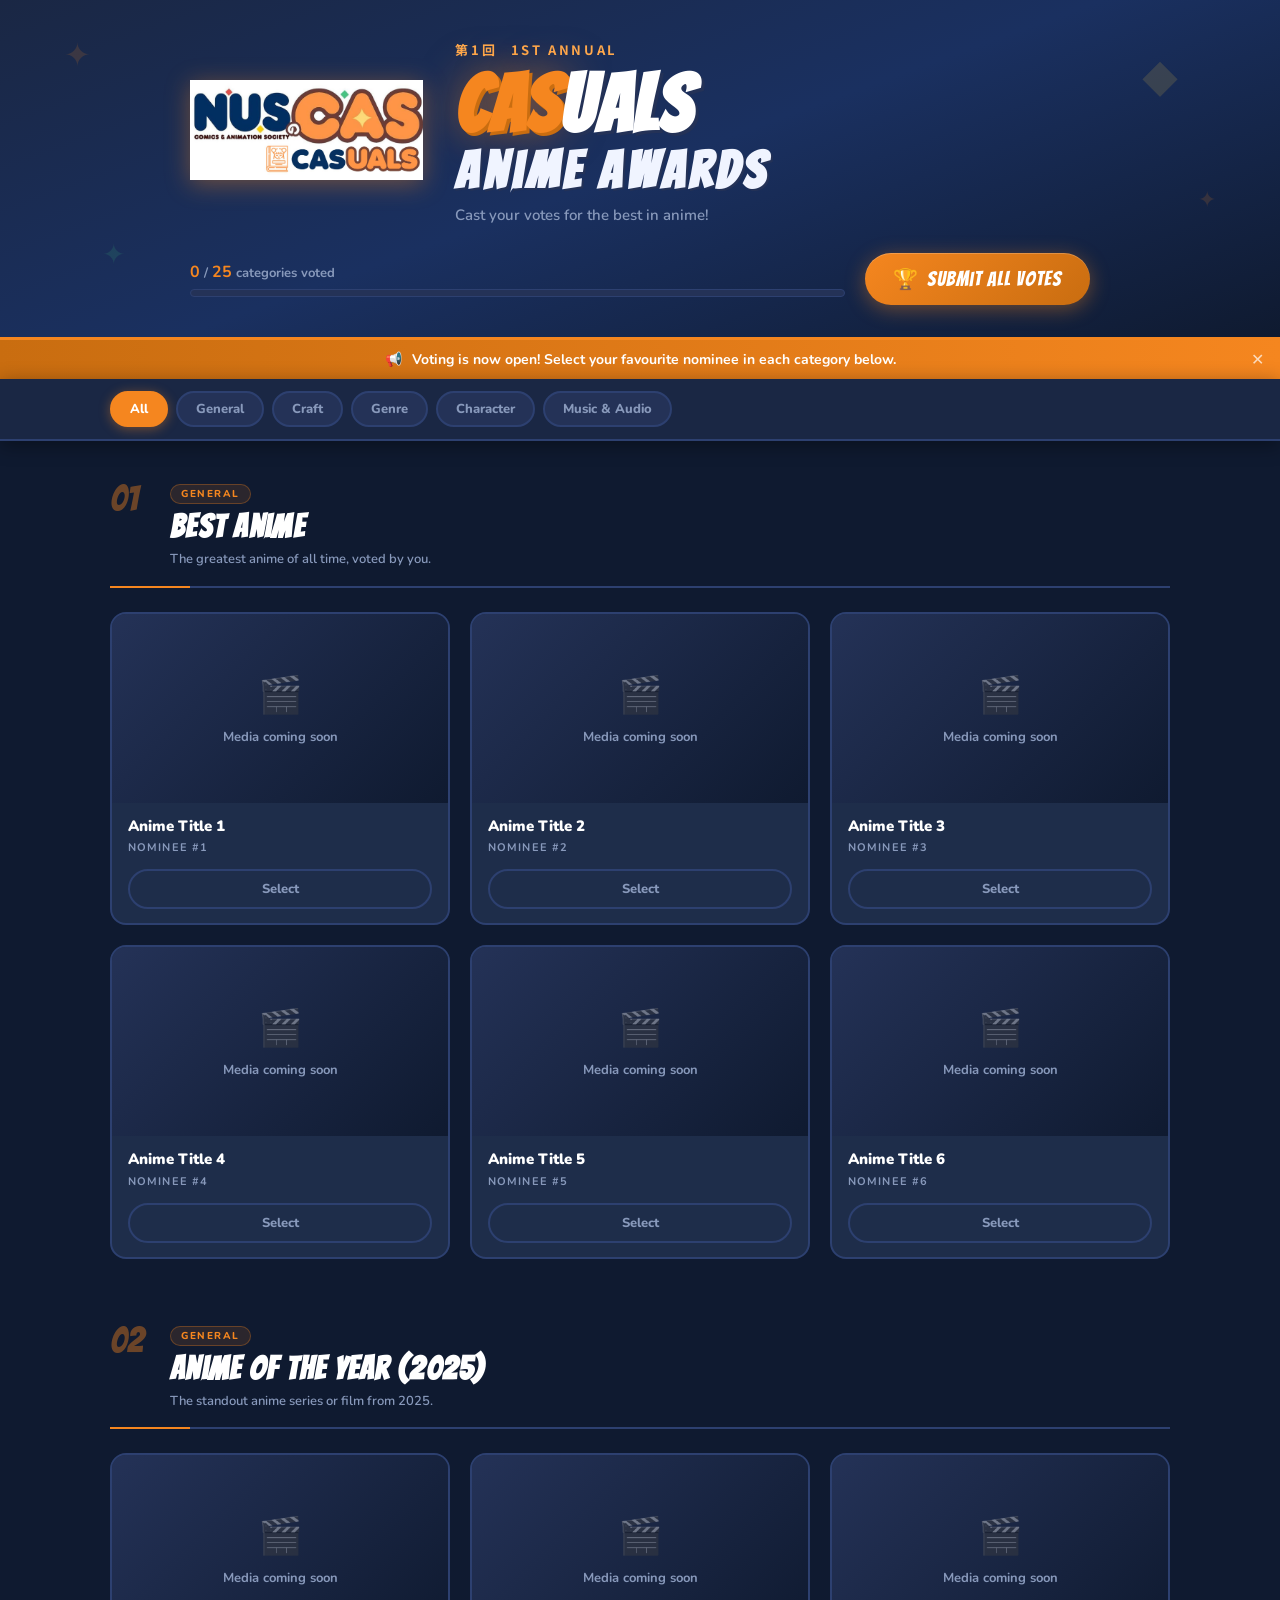
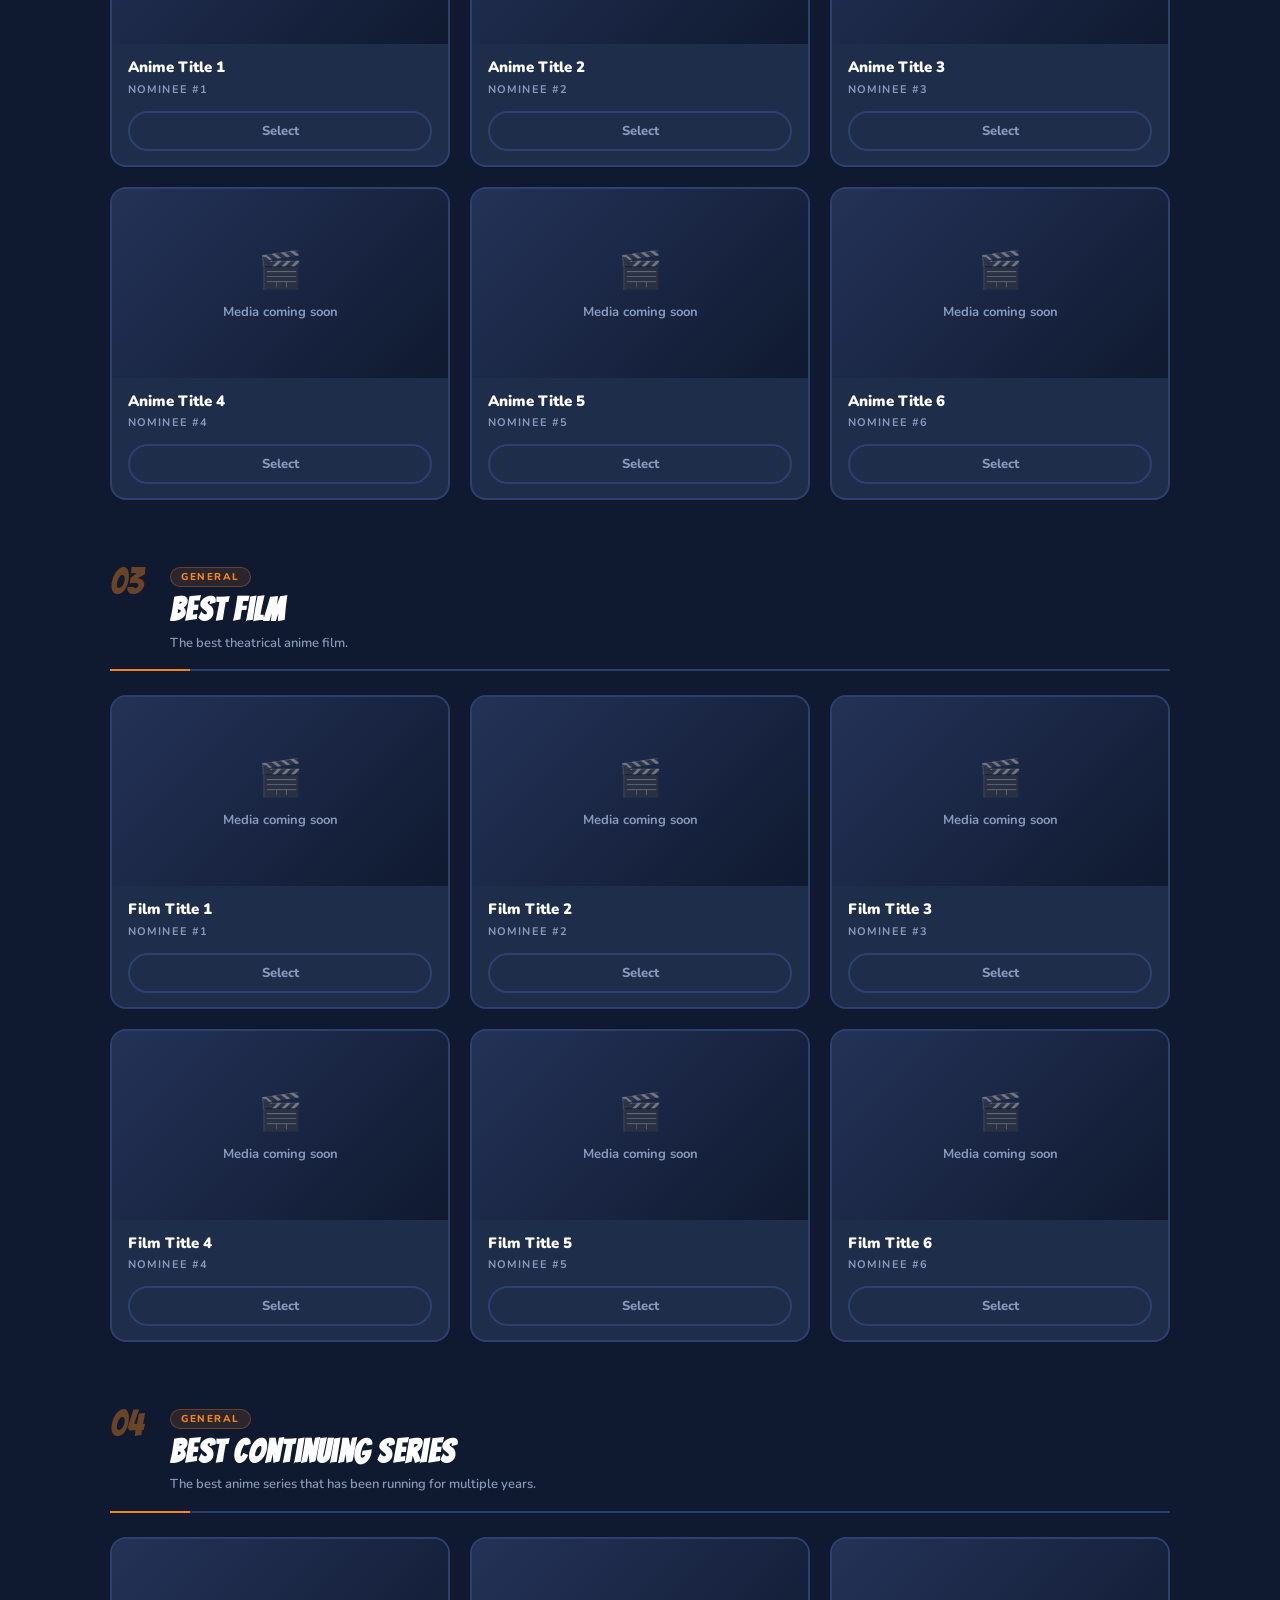
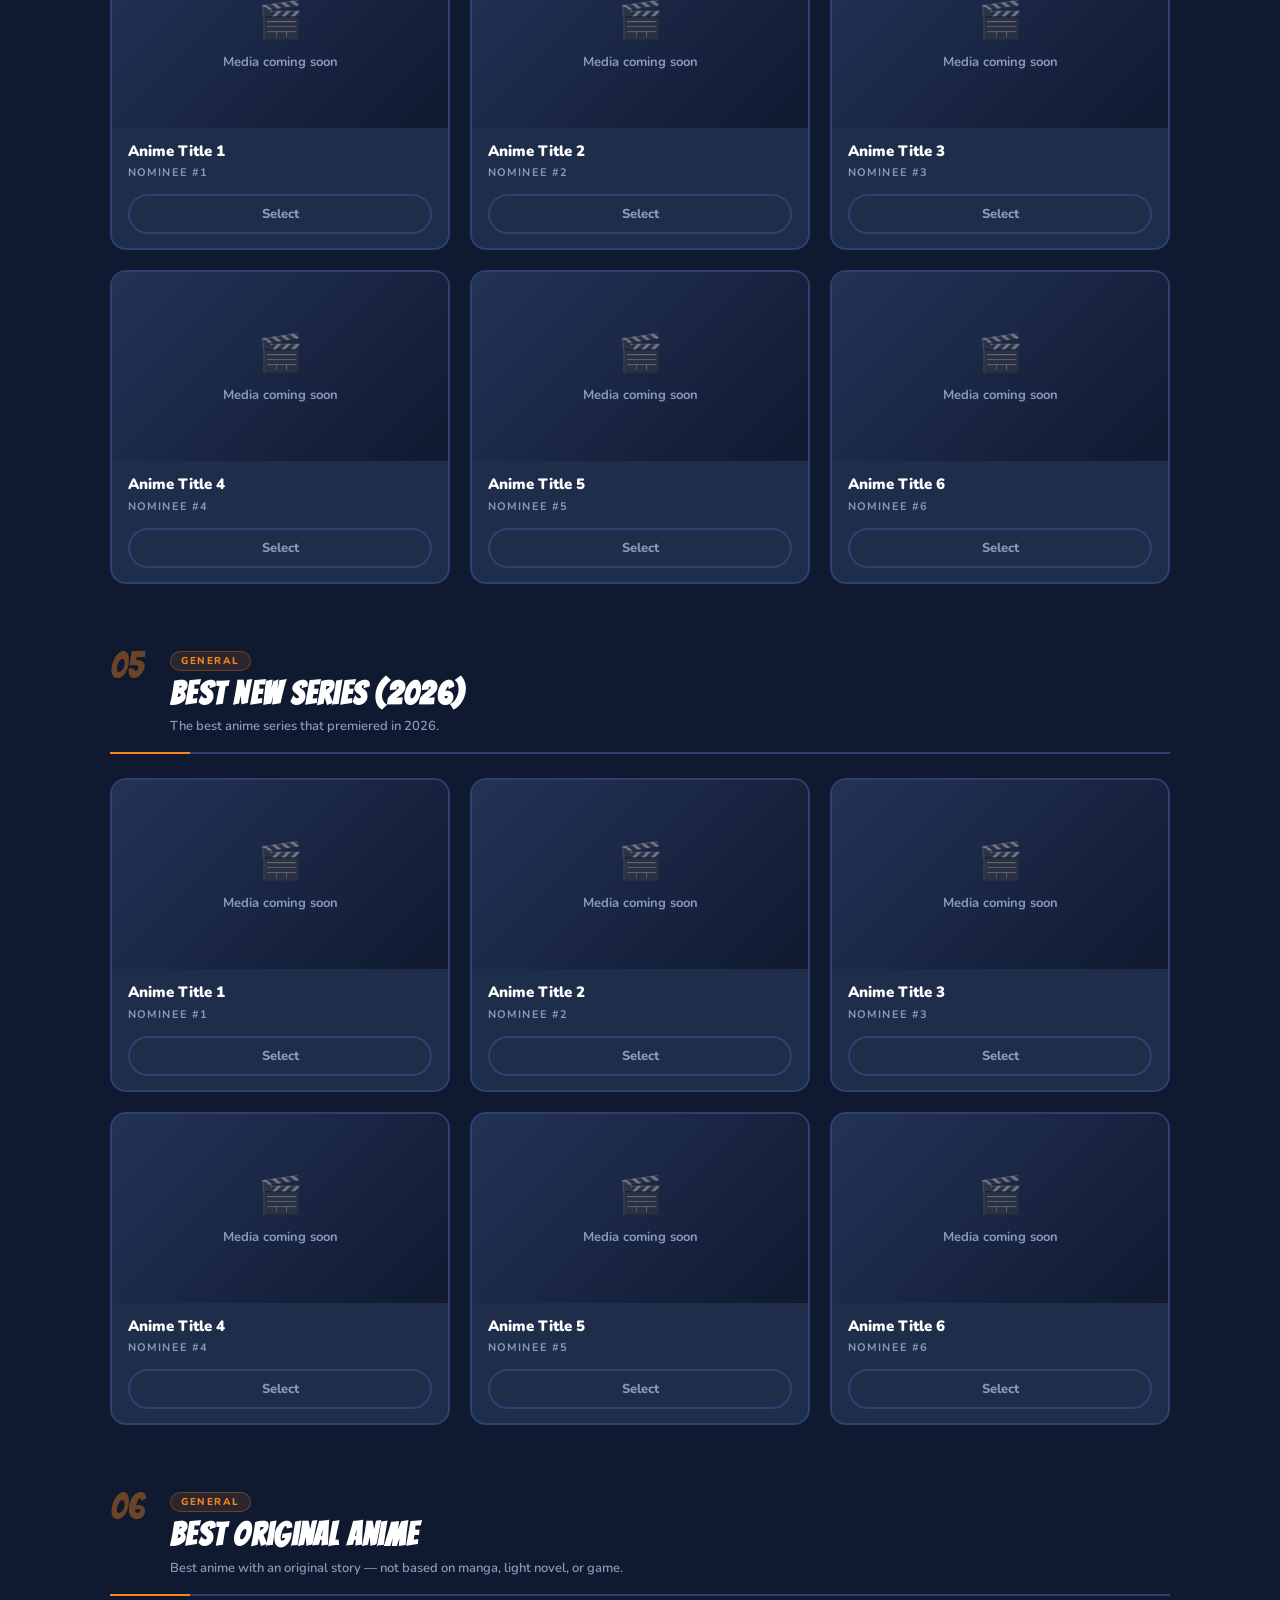
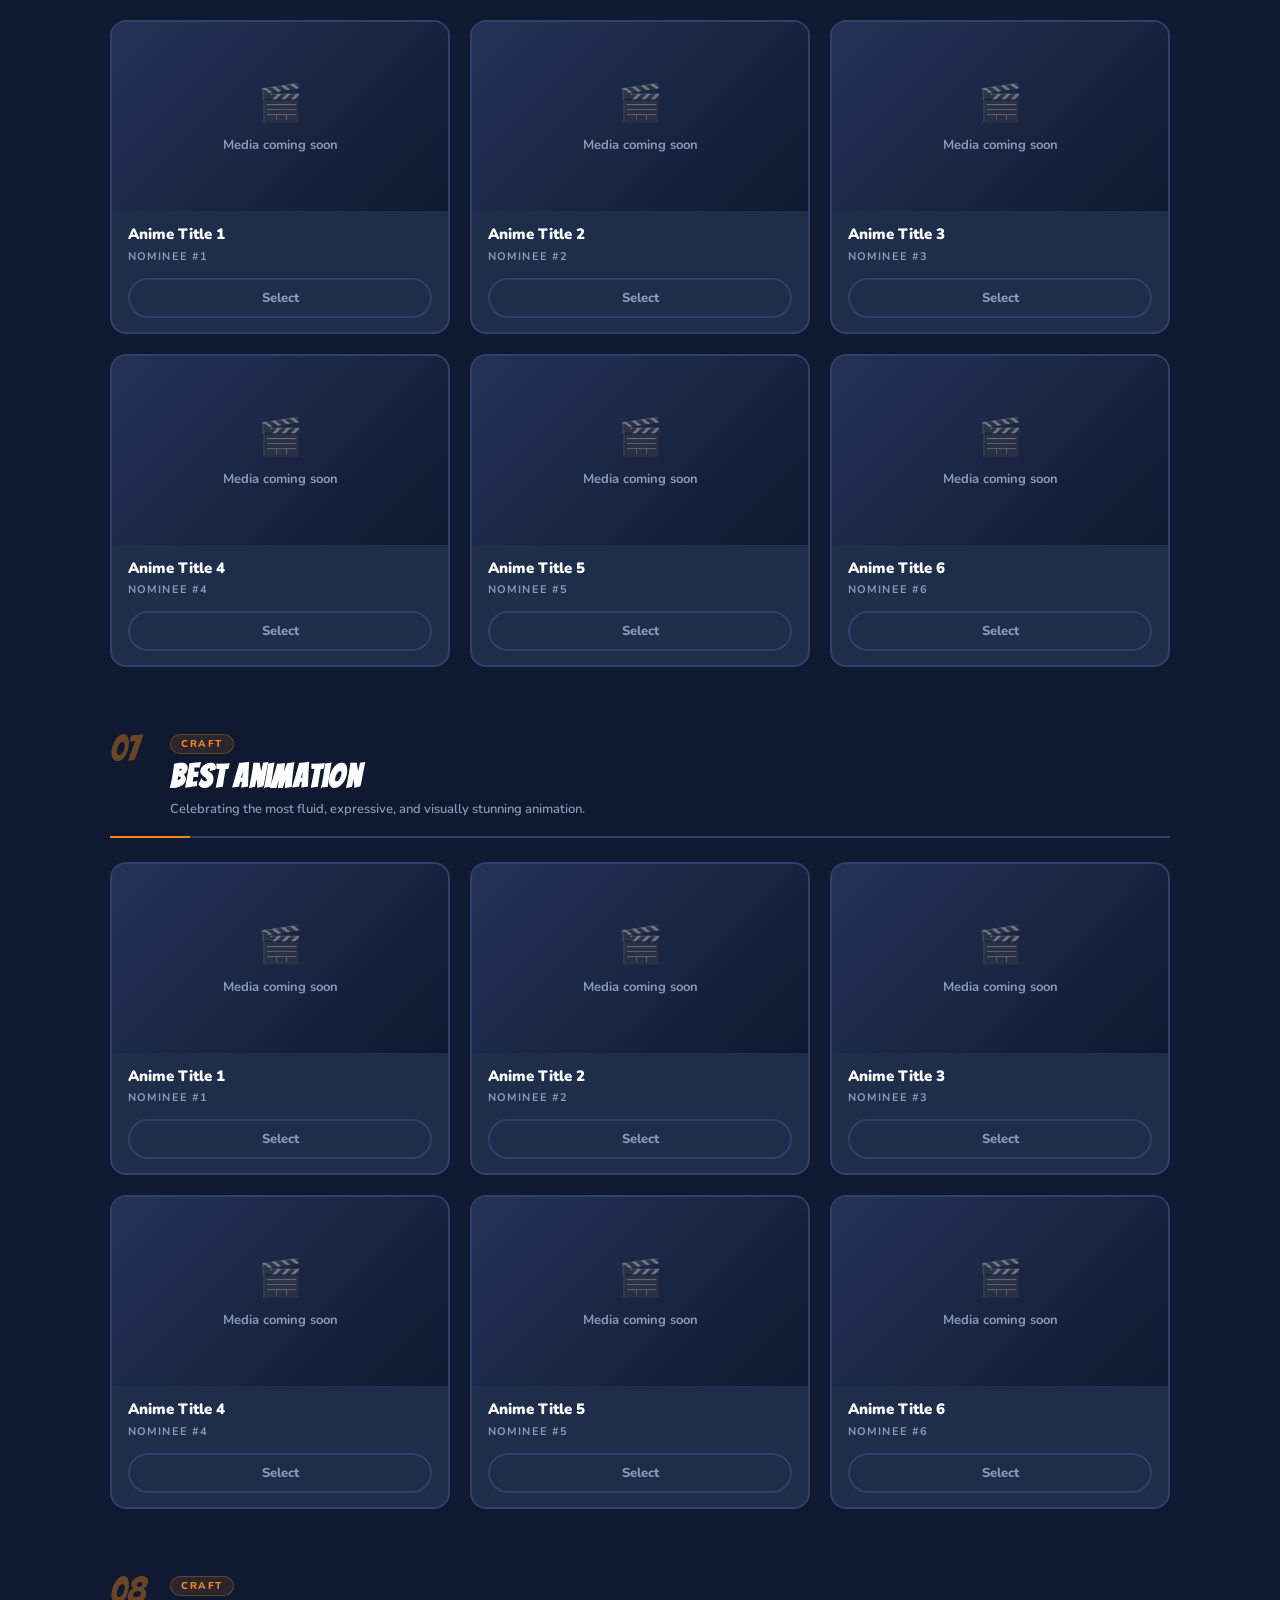
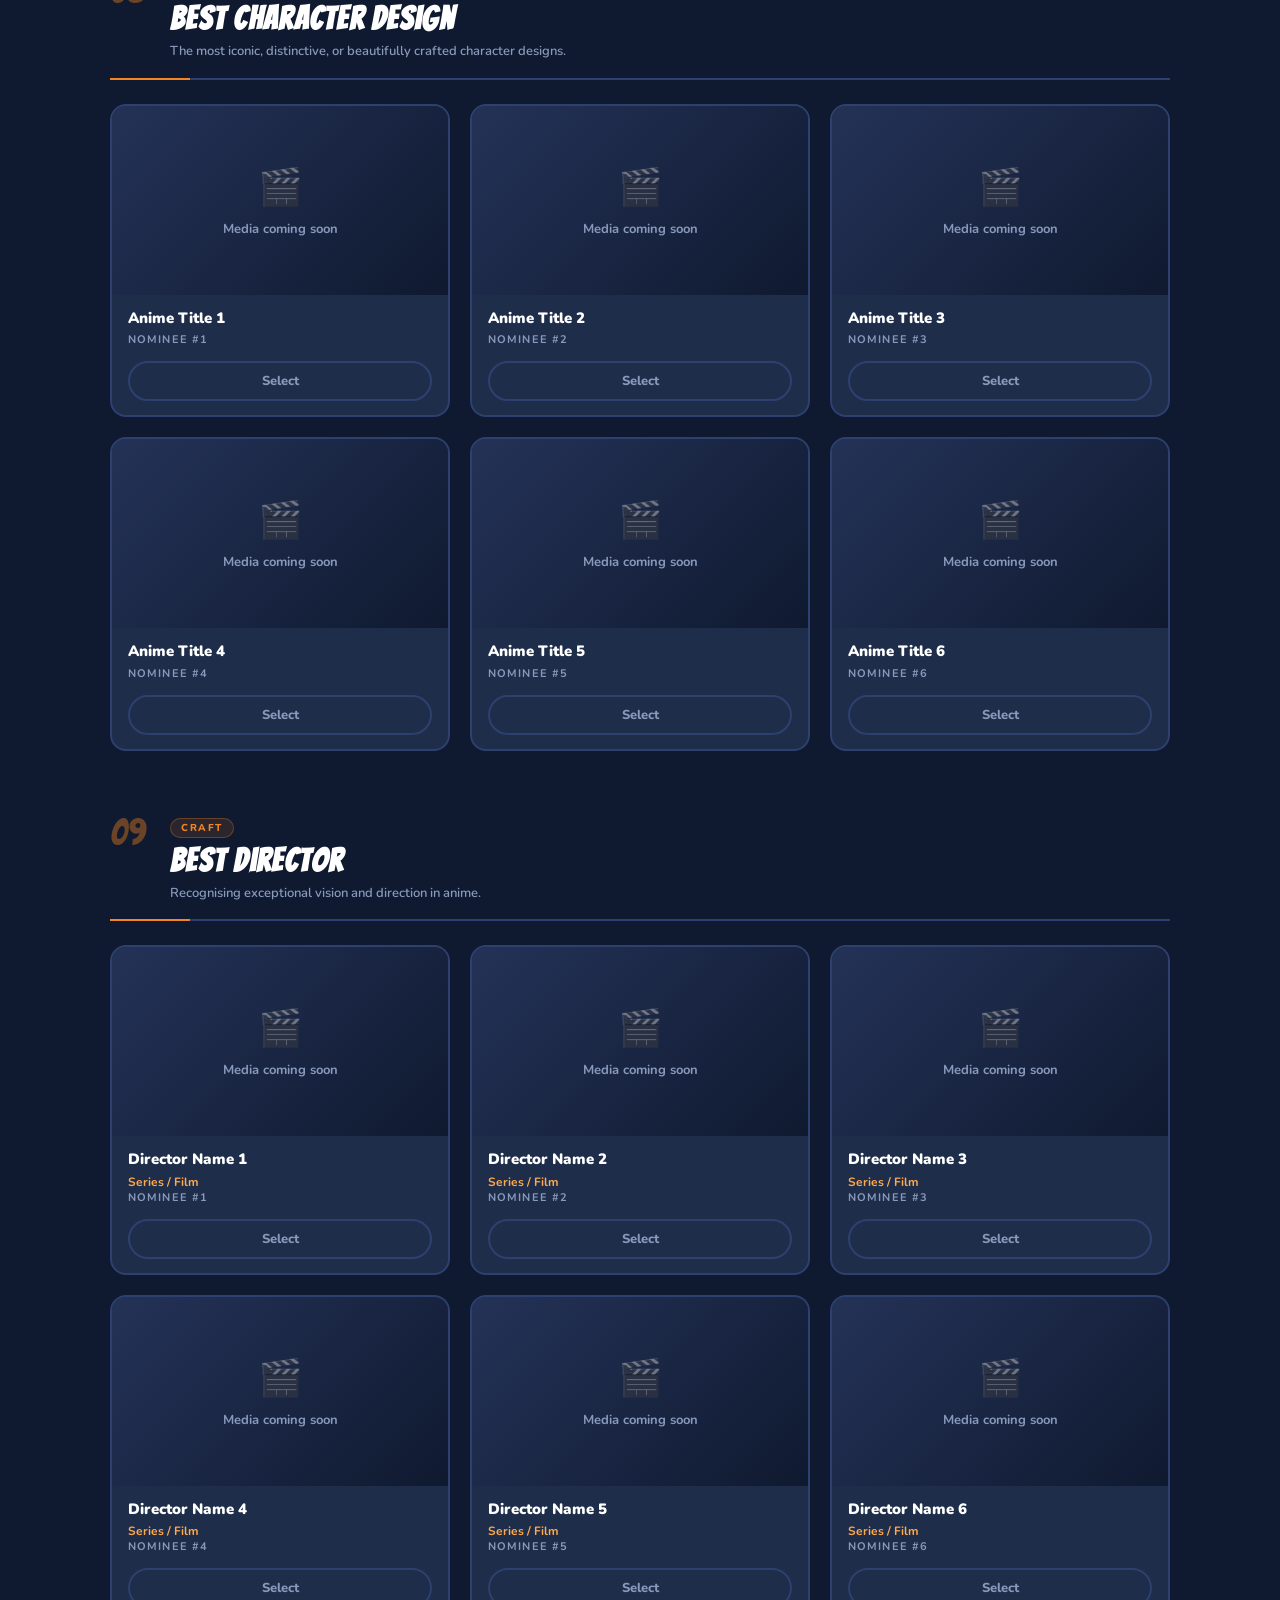
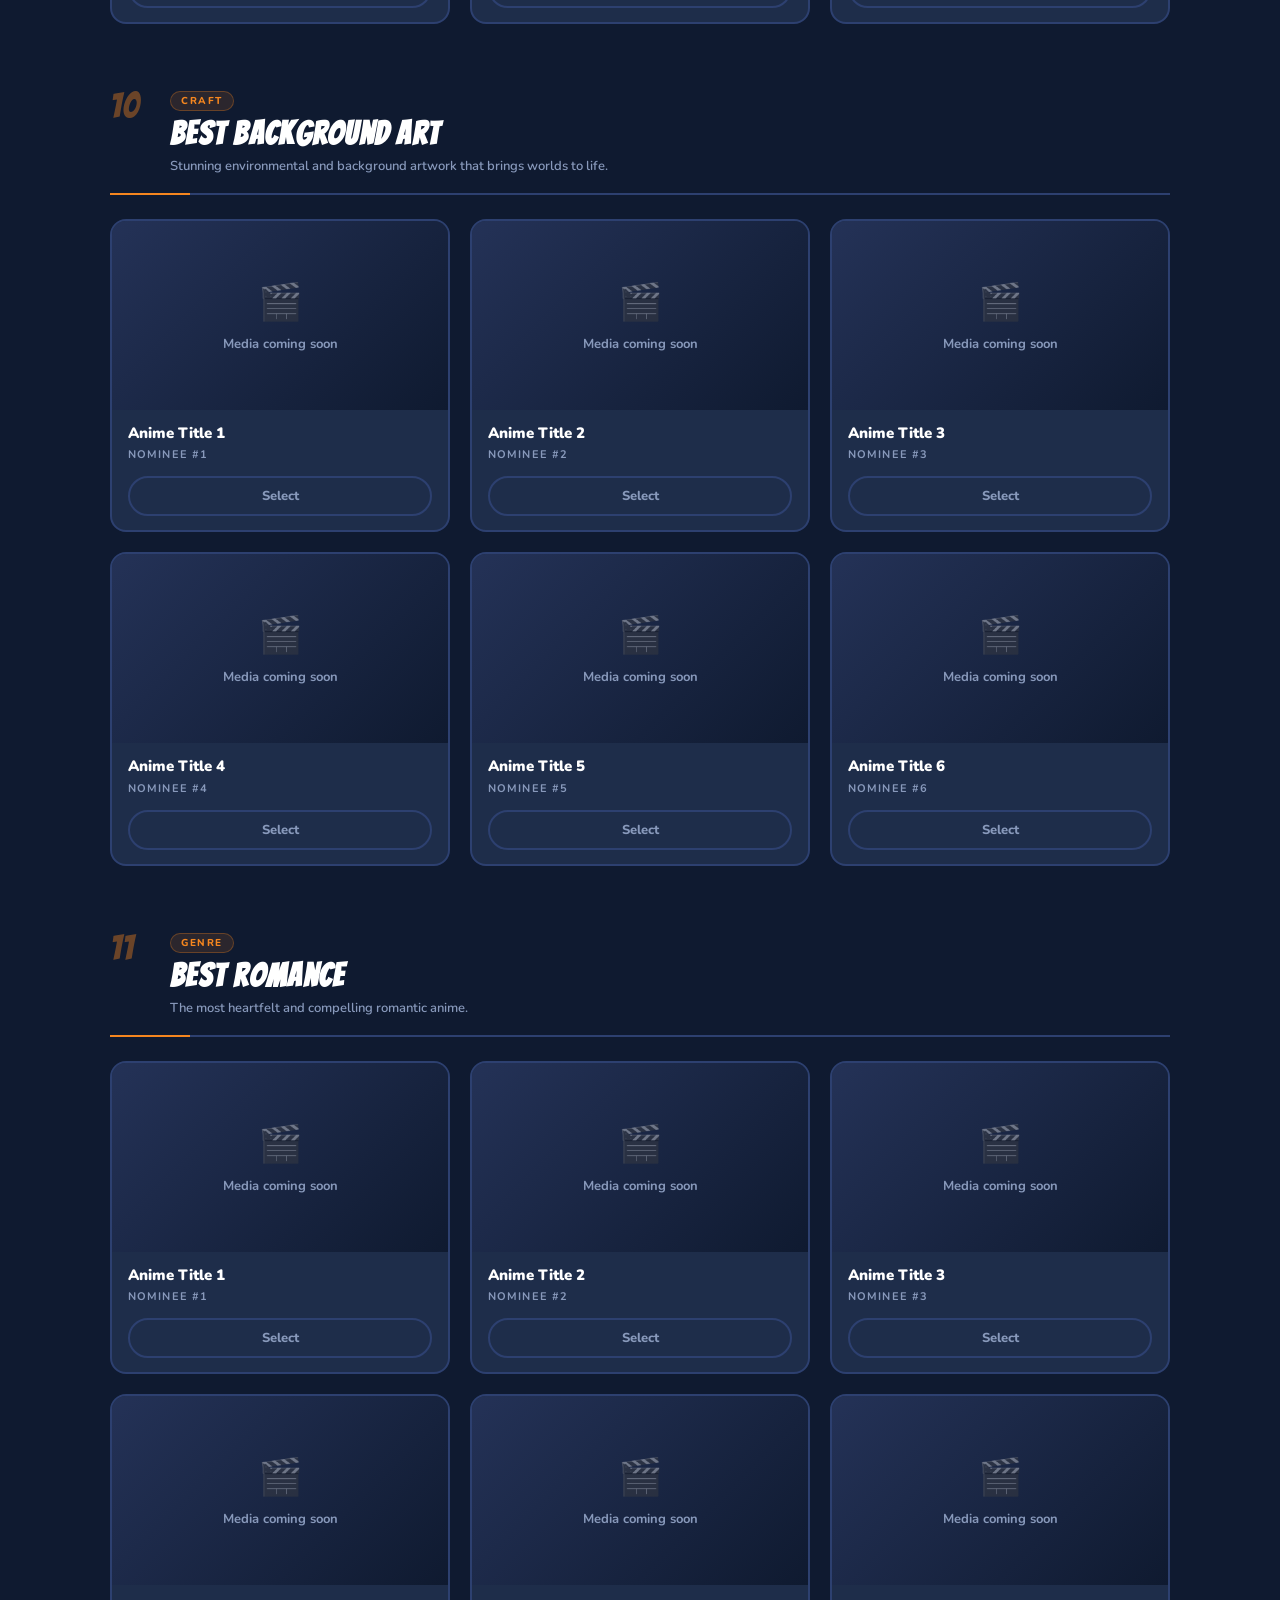
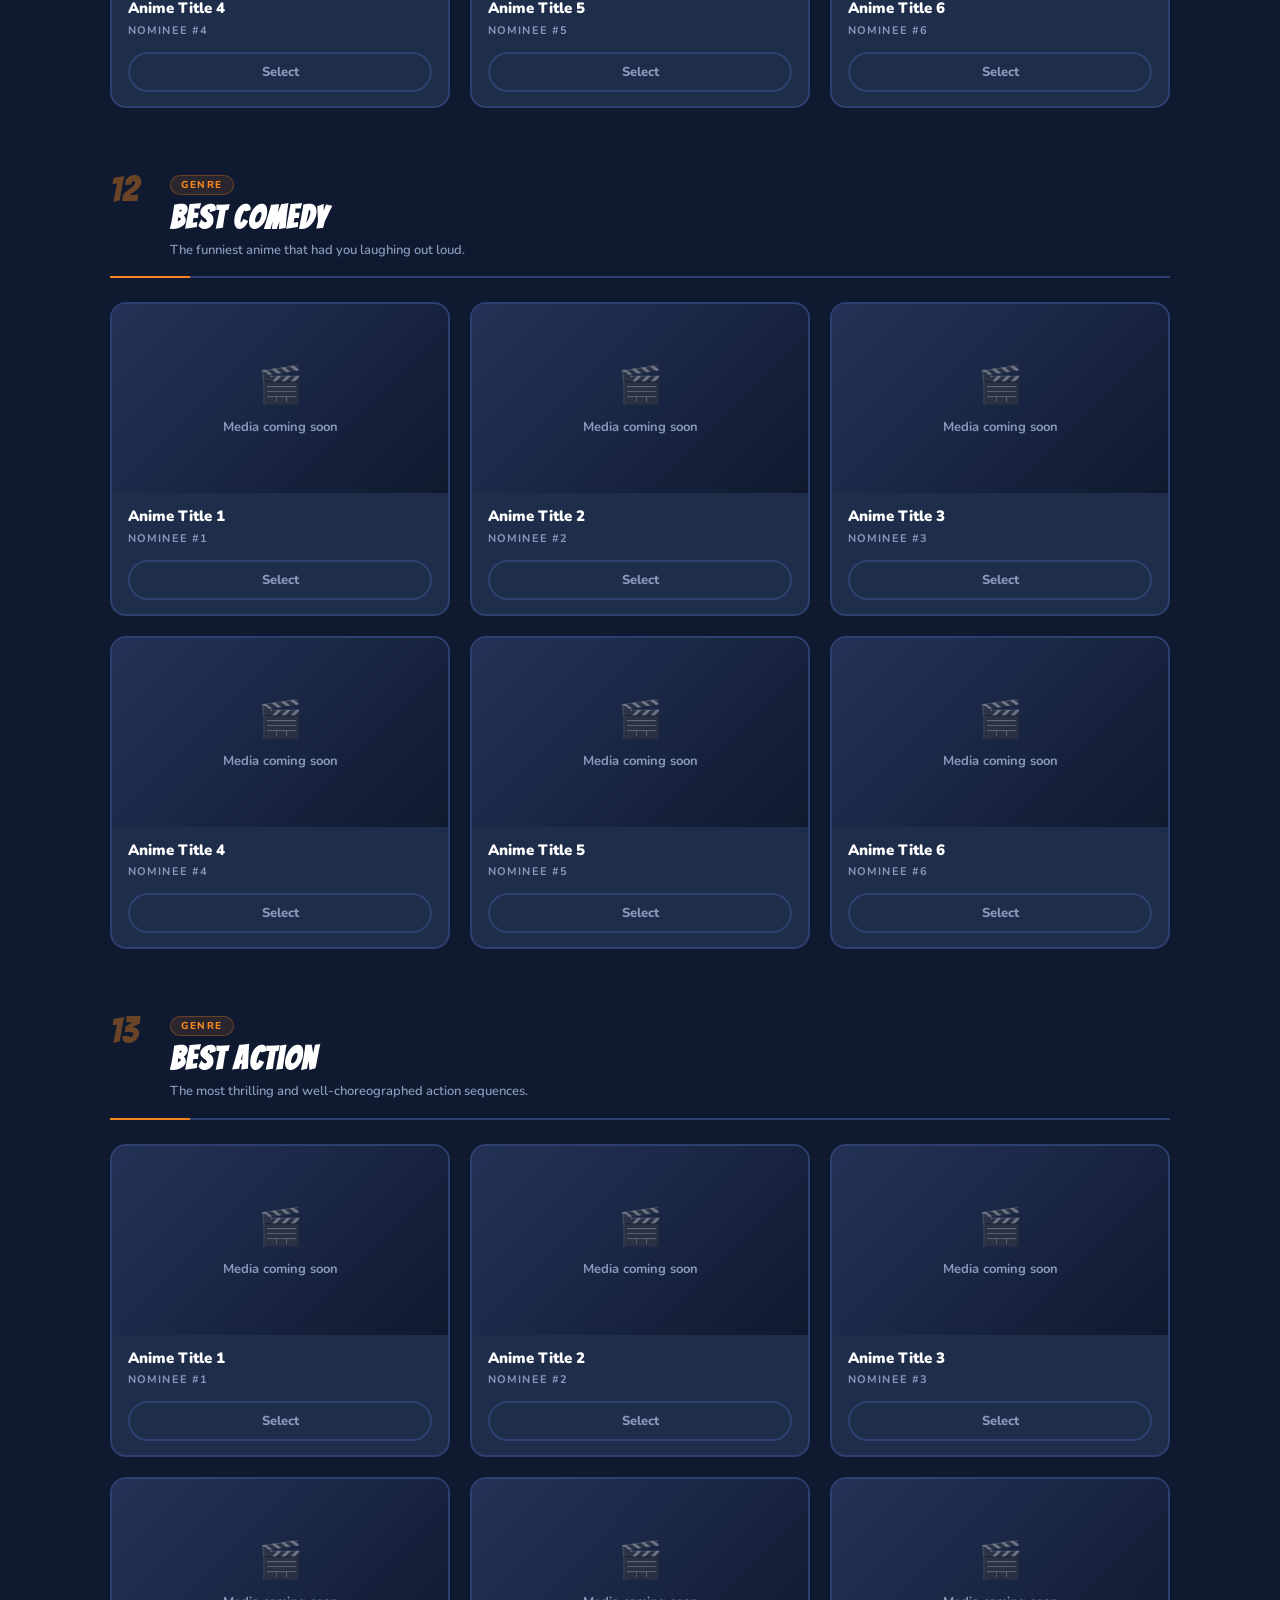
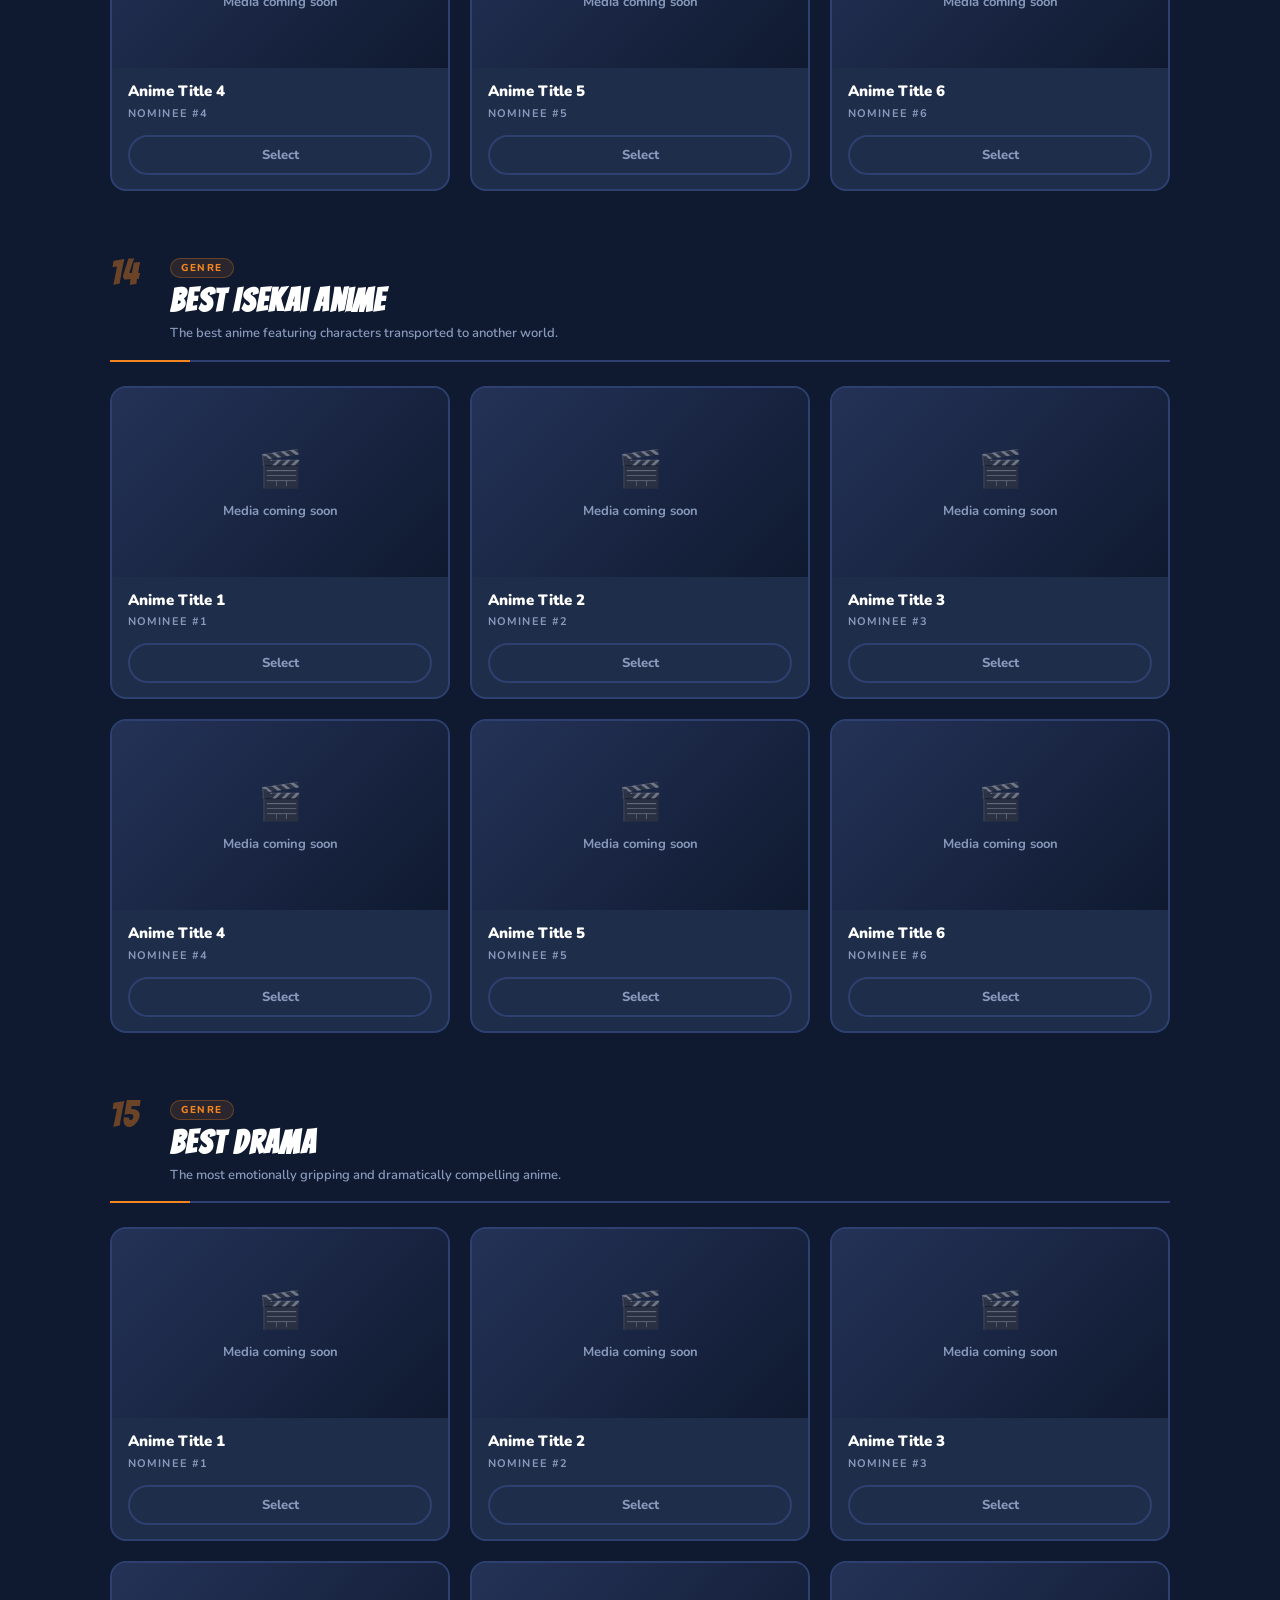
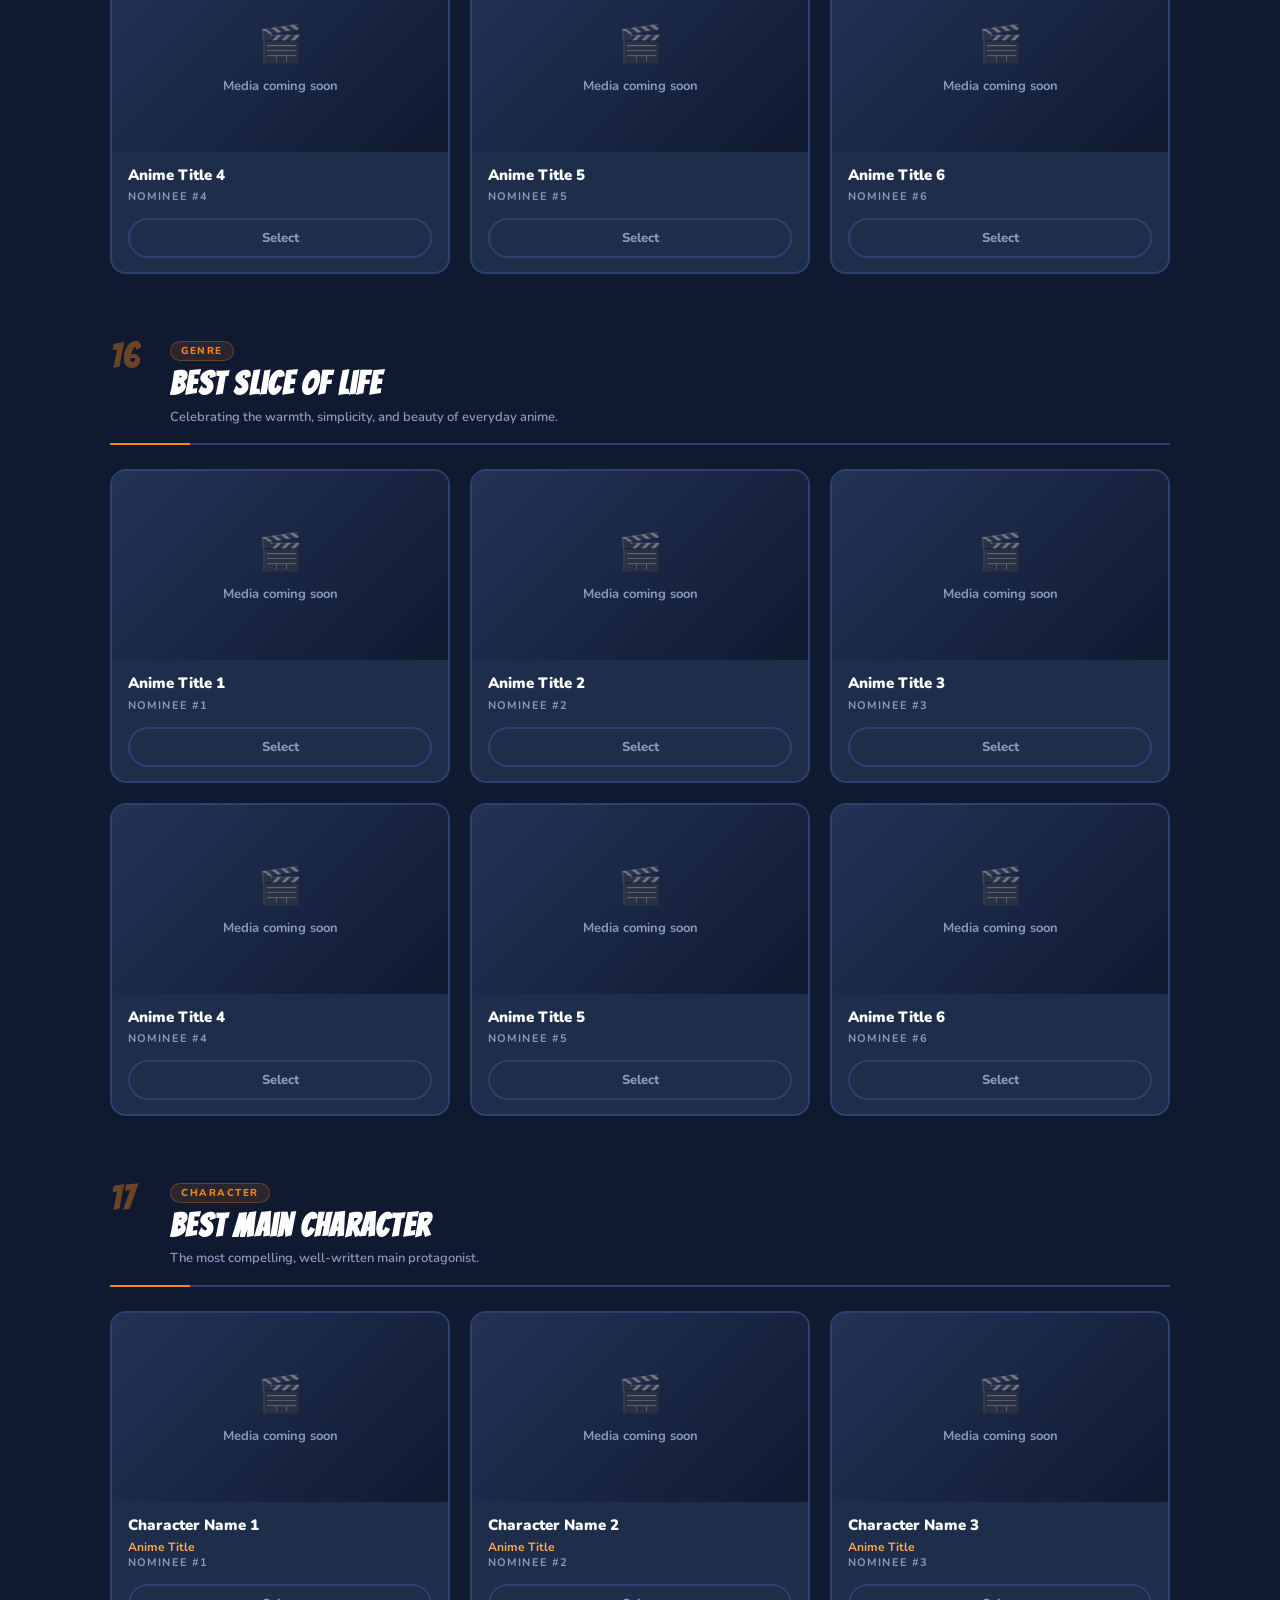
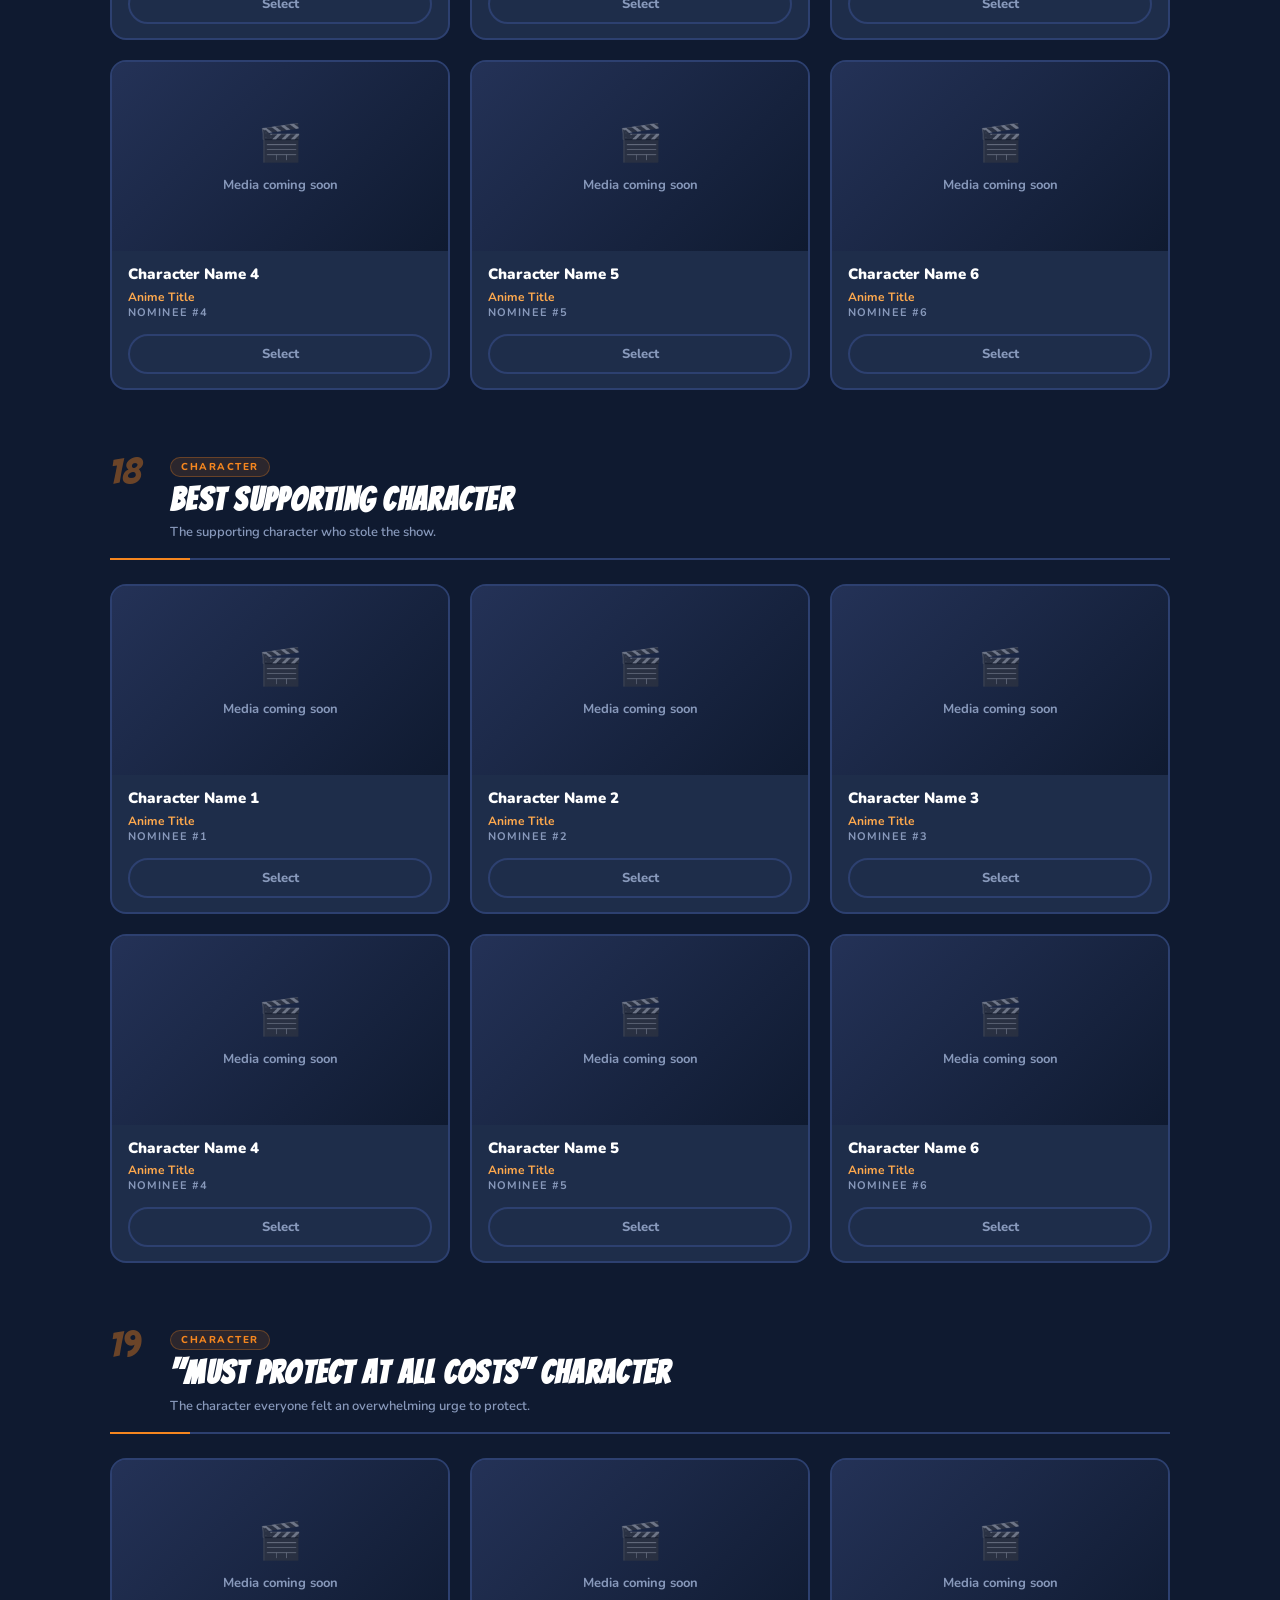
==== index.html @ 05d7f94a "Initial commit" ====
<!DOCTYPE html>
<html lang="en">
<head>
  <meta charset="UTF-8" />
  <meta name="viewport" content="width=device-width, initial-scale=1.0" />
  <title>NUS CAS Anime Awards</title>
  <link rel="preconnect" href="https://fonts.googleapis.com">
  <link href="https://fonts.googleapis.com/css2?family=Bangers&family=Nunito:wght@400;600;700;800;900&family=Noto+Sans+JP:wght@400;700;900&display=swap" rel="stylesheet">
  <link rel="stylesheet" href="css/style.css" />
</head>
<body>

  <!-- HERO HEADER -->
  <header class="site-header">
    <div class="header-bg-effects">
      <div class="sparkle s1">✦</div>
      <div class="sparkle s2">◆</div>
      <div class="sparkle s3">✦</div>
      <div class="sparkle s4">◆</div>
      <div class="sparkle s5">✦</div>
      <div class="sparkle s6">◆</div>
    </div>
    <div class="header-inner">
      <div class="logo-wrap">
        <img src="assets/logo.png" alt="NUS CAS Logo" class="site-logo" onerror="this.style.display='none'">
      </div>
      <div class="header-title-block">
        <p class="header-eyebrow"><span class="jp-text">第1回</span> 1st Annual</p>
        <h1 class="site-title">
          <span class="title-cas">CAS</span><span class="title-uals">uals</span>
          <span class="title-line2">Anime Awards</span>
        </h1>
        <p class="header-subtitle">Cast your votes for the best in anime!</p>
      </div>
    </div>

    <!-- Vote All Button -->
    <div class="header-cta">
      <div class="voting-status-bar">
        <div class="progress-info">
          <span id="categories-voted">0</span> / <span id="categories-total">25</span> categories voted
        </div>
        <div class="progress-track">
          <div class="progress-fill" id="vote-progress-bar"></div>
        </div>
      </div>
      <button class="btn-submit-all" id="submit-all-btn" onclick="submitAllVotes()">
        <span class="btn-icon">🏆</span> Submit All Votes
      </button>
    </div>
  </header>

  <!-- ANNOUNCEMENT BANNER -->
  <div class="announcement-banner" id="announcement-banner">
    <span class="announce-icon">📢</span>
    <span id="announce-text">Voting is now open! Select your favourite nominee in each category below.</span>
    <button class="announce-close" onclick="document.getElementById('announcement-banner').style.display='none'">✕</button>
  </div>

  <!-- CATEGORY FILTER NAV -->
  <nav class="category-nav" id="category-nav">
    <div class="category-nav-inner">
      <button class="cat-filter active" data-filter="all">All</button>
      <button class="cat-filter" data-filter="general">General</button>
      <button class="cat-filter" data-filter="craft">Craft</button>
      <button class="cat-filter" data-filter="genre">Genre</button>
      <button class="cat-filter" data-filter="character">Character</button>
      <button class="cat-filter" data-filter="music">Music & Audio</button>
    </div>
  </nav>

  <!-- MAIN CONTENT -->
  <main class="main-content" id="main-content">
    <div class="categories-container" id="categories-container">
      <!-- Categories injected by JS -->
    </div>
  </main>

  <!-- SUBMISSION MODAL -->
  <div class="modal-overlay" id="submit-modal" style="display:none">
    <div class="modal-box">
      <div class="modal-header">
        <span class="modal-icon">🎌</span>
        <h2>Confirm Your Votes</h2>
      </div>
      <div class="modal-body" id="modal-vote-summary">
        <!-- summary injected by JS -->
      </div>
      <div class="modal-unvoted-warning" id="modal-unvoted" style="display:none">
        <span>⚠️</span> <span id="unvoted-text"></span>
      </div>
      <div class="modal-actions">
        <button class="btn-cancel" onclick="closeModal()">Go Back</button>
        <button class="btn-confirm" id="confirm-submit-btn" onclick="confirmSubmit()">
          <span>Submit Votes 🏆</span>
        </button>
      </div>
    </div>
  </div>

  <!-- SUCCESS TOAST -->
  <div class="toast" id="toast" style="display:none">
    <span class="toast-icon">✅</span>
    <span id="toast-msg">Vote submitted!</span>
  </div>

  <!-- ALREADY VOTED MODAL -->
  <div class="modal-overlay" id="voted-modal" style="display:none">
    <div class="modal-box voted-modal-box">
      <div class="voted-icon">🏆</div>
      <h2>You've Already Voted!</h2>
      <p>Your votes have been recorded. Results will be revealed at the award ceremony.</p>
      <p class="voted-sub">Thank you for participating in the NUS CAS Anime Awards!</p>
      <button class="btn-confirm" onclick="document.getElementById('voted-modal').style.display='none'">Close</button>
    </div>
  </div>

  <footer class="site-footer">
    <div class="footer-inner">
      <img src="assets/logo.png" alt="NUS CAS" class="footer-logo" onerror="this.style.display='none'">
      <div class="footer-text">
        <p class="footer-name">NUS Comics &amp; Animation Society</p>
        <p class="footer-sub">CASuals Anime Awards &nbsp;·&nbsp; All rights reserved</p>
      </div>
    </div>
  </footer>

  <script src="js/data.js"></script>
  <script src="js/app.js"></script>
</body>
</html>
---- css/style.css ----
/* ============================
   CSS VARIABLES & RESET
   ============================ */
:root {
  --navy: #1a2744;
  --navy-dark: #0f1a30;
  --navy-mid: #243257;
  --orange: #f5861f;
  --orange-light: #ffa94d;
  --orange-dark: #c96d10;
  --red-diamond: #e03b3b;
  --green-diamond: #3db87a;
  --yellow-diamond: #f5c842;
  --blue-light: #4a90d9;
  --white: #ffffff;
  --off-white: #f0f4ff;
  --text-muted: #8899bb;
  --card-bg: #1e2d4a;
  --card-border: #2d4070;
  --radius: 16px;
  --radius-sm: 10px;
  --shadow: 0 8px 32px rgba(0,0,0,0.4);
  --shadow-lg: 0 16px 60px rgba(0,0,0,0.5);
  --transition: 0.25s cubic-bezier(0.34, 1.56, 0.64, 1);
}

*, *::before, *::after { box-sizing: border-box; margin: 0; padding: 0; }

html { scroll-behavior: smooth; }

body {
  font-family: 'Nunito', 'Noto Sans JP', sans-serif;
  background-color: var(--navy-dark);
  color: var(--white);
  min-height: 100vh;
  overflow-x: hidden;
}

/* ============================
   HEADER
   ============================ */
.site-header {
  background: linear-gradient(160deg, var(--navy) 0%, #1a3060 50%, var(--navy-dark) 100%);
  border-bottom: 3px solid var(--orange);
  padding: 40px 24px 32px;
  position: relative;
  overflow: hidden;
}

.header-bg-effects {
  position: absolute; inset: 0; pointer-events: none; overflow: hidden;
}

.sparkle {
  position: absolute;
  font-size: 24px;
  opacity: 0.15;
  animation: floatSpark 6s ease-in-out infinite;
}
.sparkle.s1 { top: 10%; left: 5%; color: var(--orange); animation-delay: 0s; font-size: 32px; }
.sparkle.s2 { top: 30%; left: 15%; color: var(--red-diamond); animation-delay: 1s; font-size: 18px; }
.sparkle.s3 { top: 70%; left: 8%; color: var(--green-diamond); animation-delay: 2s; font-size: 28px; }
.sparkle.s4 { top: 15%; right: 8%; color: var(--yellow-diamond); animation-delay: 0.5s; font-size: 36px; }
.sparkle.s5 { top: 55%; right: 5%; color: var(--orange); animation-delay: 1.5s; font-size: 22px; }
.sparkle.s6 { top: 80%; right: 15%; color: var(--blue-light); animation-delay: 3s; font-size: 20px; }

@keyframes floatSpark {
  0%, 100% { transform: translateY(0) rotate(0deg); opacity: 0.15; }
  50% { transform: translateY(-20px) rotate(20deg); opacity: 0.35; }
}

.header-inner {
  max-width: 900px;
  margin: 0 auto;
  display: flex;
  align-items: center;
  gap: 32px;
  position: relative;
  z-index: 1;
}

.site-logo {
  height: 100px;
  width: auto;
  filter: drop-shadow(0 4px 12px rgba(245,134,31,0.4));
  flex-shrink: 0;
}

.header-eyebrow {
  font-family: 'Noto Sans JP', sans-serif;
  font-size: 13px;
  font-weight: 700;
  letter-spacing: 0.2em;
  text-transform: uppercase;
  color: var(--orange-light);
  margin-bottom: 6px;
}

.jp-text { margin-right: 8px; }

.site-title {
  font-family: 'Bangers', cursive;
  letter-spacing: 0.04em;
  line-height: 1;
  margin-bottom: 8px;
}

.title-cas {
  font-size: clamp(48px, 8vw, 80px);
  color: var(--orange);
  text-shadow: 3px 3px 0 var(--orange-dark), 0 0 40px rgba(245,134,31,0.5);
}

.title-uals {
  font-size: clamp(48px, 8vw, 80px);
  color: var(--white);
  text-shadow: 3px 3px 0 var(--navy-mid);
}

.title-line2 {
  display: block;
  font-size: clamp(28px, 5vw, 52px);
  color: var(--off-white);
  text-shadow: 2px 2px 0 var(--navy-mid);
  letter-spacing: 0.08em;
}

.header-subtitle {
  font-size: 15px;
  color: var(--text-muted);
  font-weight: 600;
}

/* Progress / CTA */
.header-cta {
  max-width: 900px;
  margin: 28px auto 0;
  display: flex;
  align-items: center;
  gap: 20px;
  position: relative;
  z-index: 1;
  flex-wrap: wrap;
}

.voting-status-bar {
  flex: 1;
  min-width: 200px;
}

.progress-info {
  font-size: 13px;
  font-weight: 700;
  color: var(--text-muted);
  margin-bottom: 6px;
}

.progress-info span {
  color: var(--orange);
  font-size: 16px;
}

.progress-track {
  height: 8px;
  background: var(--navy-mid);
  border-radius: 99px;
  overflow: hidden;
  border: 1px solid var(--card-border);
}

.progress-fill {
  height: 100%;
  width: 0%;
  background: linear-gradient(90deg, var(--orange), var(--yellow-diamond));
  border-radius: 99px;
  transition: width 0.5s ease;
  box-shadow: 0 0 10px rgba(245,134,31,0.6);
}

.btn-submit-all {
  background: linear-gradient(135deg, var(--orange), var(--orange-dark));
  color: white;
  border: none;
  padding: 14px 28px;
  border-radius: 50px;
  font-family: 'Bangers', cursive;
  font-size: 20px;
  letter-spacing: 0.05em;
  cursor: pointer;
  display: flex;
  align-items: center;
  gap: 8px;
  box-shadow: 0 4px 20px rgba(245,134,31,0.4), inset 0 1px 0 rgba(255,255,255,0.2);
  transition: transform 0.2s, box-shadow 0.2s;
  white-space: nowrap;
}

.btn-submit-all:hover {
  transform: translateY(-2px) scale(1.03);
  box-shadow: 0 8px 28px rgba(245,134,31,0.55);
}

/* ============================
   ANNOUNCEMENT BANNER
   ============================ */
.announcement-banner {
  background: linear-gradient(90deg, var(--orange-dark), var(--orange));
  color: white;
  padding: 10px 20px;
  display: flex;
  align-items: center;
  justify-content: center;
  gap: 10px;
  font-weight: 700;
  font-size: 14px;
  position: relative;
}

.announce-close {
  position: absolute; right: 16px;
  background: none; border: none; color: white;
  cursor: pointer; font-size: 16px; opacity: 0.7;
}
.announce-close:hover { opacity: 1; }

/* ============================
   CATEGORY FILTER NAV
   ============================ */
.category-nav {
  background: var(--navy);
  border-bottom: 2px solid var(--card-border);
  position: sticky;
  top: 0;
  z-index: 100;
  box-shadow: 0 4px 20px rgba(0,0,0,0.4);
}

.category-nav-inner {
  max-width: 1100px;
  margin: 0 auto;
  padding: 12px 20px;
  display: flex;
  gap: 8px;
  overflow-x: auto;
  scrollbar-width: none;
}
.category-nav-inner::-webkit-scrollbar { display: none; }

.cat-filter {
  background: var(--navy-mid);
  color: var(--text-muted);
  border: 2px solid var(--card-border);
  padding: 7px 18px;
  border-radius: 50px;
  font-family: 'Nunito', sans-serif;
  font-weight: 800;
  font-size: 13px;
  cursor: pointer;
  white-space: nowrap;
  transition: all 0.2s;
}

.cat-filter:hover {
  border-color: var(--orange);
  color: var(--orange);
}

.cat-filter.active {
  background: var(--orange);
  color: white;
  border-color: var(--orange);
  box-shadow: 0 2px 12px rgba(245,134,31,0.4);
}

/* ============================
   MAIN CONTENT
   ============================ */
.main-content {
  max-width: 1100px;
  margin: 0 auto;
  padding: 40px 20px 80px;
}

/* ============================
   CATEGORY SECTION
   ============================ */
.category-section {
  margin-bottom: 64px;
  animation: fadeInUp 0.5s ease both;
}

@keyframes fadeInUp {
  from { opacity: 0; transform: translateY(30px); }
  to { opacity: 1; transform: translateY(0); }
}

.category-header {
  display: flex;
  align-items: flex-start;
  gap: 16px;
  margin-bottom: 24px;
  padding-bottom: 16px;
  border-bottom: 2px solid var(--card-border);
  position: relative;
}

.category-header::before {
  content: '';
  position: absolute;
  bottom: -2px; left: 0;
  width: 80px; height: 2px;
  background: var(--orange);
}

.category-number {
  font-family: 'Bangers', cursive;
  font-size: 36px;
  color: var(--orange);
  opacity: 0.4;
  line-height: 1;
  min-width: 44px;
}

.category-title-wrap {}

.category-tag {
  display: inline-block;
  font-size: 10px;
  font-weight: 800;
  text-transform: uppercase;
  letter-spacing: 0.15em;
  color: var(--orange);
  background: rgba(245,134,31,0.12);
  border: 1px solid rgba(245,134,31,0.3);
  padding: 2px 10px;
  border-radius: 50px;
  margin-bottom: 6px;
}

.category-name {
  font-family: 'Bangers', cursive;
  font-size: clamp(22px, 4vw, 32px);
  letter-spacing: 0.04em;
  color: var(--white);
  line-height: 1.1;
}

.category-description {
  font-size: 13px;
  color: var(--text-muted);
  margin-top: 5px;
  font-weight: 600;
  max-width: 600px;
  line-height: 1.5;
}

.voted-badge {
  margin-left: auto;
  display: none;
  align-items: center;
  gap: 6px;
  background: rgba(61,184,122,0.15);
  border: 1px solid var(--green-diamond);
  color: var(--green-diamond);
  padding: 6px 14px;
  border-radius: 50px;
  font-weight: 800;
  font-size: 13px;
  white-space: nowrap;
  flex-shrink: 0;
}

.voted-badge.visible { display: flex; }

/* ============================
   NOMINEES GRID
   ============================ */
.nominees-grid {
  display: grid;
  grid-template-columns: repeat(auto-fill, minmax(280px, 1fr));
  gap: 20px;
}

/* ============================
   NOMINEE CARD
   ============================ */
.nominee-card {
  background: var(--card-bg);
  border: 2px solid var(--card-border);
  border-radius: var(--radius);
  overflow: hidden;
  cursor: pointer;
  transition: transform var(--transition), border-color 0.2s, box-shadow 0.2s;
  position: relative;
}

.nominee-card:hover {
  transform: translateY(-6px) scale(1.01);
  border-color: var(--orange);
  box-shadow: 0 12px 40px rgba(245,134,31,0.2);
}

.nominee-card.selected {
  border-color: var(--orange);
  box-shadow: 0 0 0 3px rgba(245,134,31,0.25), 0 12px 40px rgba(245,134,31,0.3);
  transform: translateY(-4px);
}

.nominee-card.selected .card-overlay {
  opacity: 1;
}

/* Media container */
.card-media {
  position: relative;
  width: 100%;
  aspect-ratio: 16/9;
  background: var(--navy);
  overflow: hidden;
}

.card-media img {
  width: 100%; height: 100%;
  object-fit: cover;
  display: block;
  transition: opacity 0.3s;
}

.card-media video {
  width: 100%; height: 100%;
  object-fit: cover;
  display: none;
  position: absolute;
  inset: 0;
}

.card-media .play-btn {
  position: absolute;
  bottom: 10px; right: 10px;
  background: rgba(245,134,31,0.9);
  color: white;
  border: none;
  border-radius: 50%;
  width: 36px; height: 36px;
  font-size: 14px;
  cursor: pointer;
  display: flex; align-items: center; justify-content: center;
  transition: transform 0.2s, background 0.2s;
  z-index: 5;
}
.card-media .play-btn:hover {
  transform: scale(1.15);
  background: var(--orange);
}

/* No media placeholder */
.no-media-placeholder {
  width: 100%; height: 100%;
  display: flex; flex-direction: column;
  align-items: center; justify-content: center;
  gap: 8px;
  color: var(--text-muted);
  font-size: 13px;
  font-weight: 700;
  background: linear-gradient(135deg, var(--navy-mid), var(--navy-dark));
}
.no-media-placeholder .placeholder-icon { font-size: 36px; opacity: 0.4; }

/* Card overlay when selected */
.card-overlay {
  position: absolute;
  inset: 0;
  background: rgba(245,134,31,0.12);
  opacity: 0;
  transition: opacity 0.2s;
  pointer-events: none;
  z-index: 4;
  display: flex; align-items: flex-start; justify-content: flex-end;
  padding: 10px;
}

.card-check {
  background: var(--orange);
  color: white;
  width: 28px; height: 28px;
  border-radius: 50%;
  display: flex; align-items: center; justify-content: center;
  font-size: 15px;
  font-weight: 900;
  box-shadow: 0 2px 8px rgba(0,0,0,0.4);
}

/* Card info */
.card-info {
  padding: 14px 16px;
}

.card-anime-name {
  font-family: 'Nunito', sans-serif;
  font-weight: 900;
  font-size: 15px;
  color: var(--white);
  margin-bottom: 4px;
  line-height: 1.3;
}

.card-nominee-label {
  font-size: 11px;
  font-weight: 700;
  color: var(--text-muted);
  text-transform: uppercase;
  letter-spacing: 0.1em;
}

/* For character/person nominees */
.card-secondary {
  font-size: 12px;
  color: var(--orange-light);
  font-weight: 700;
  margin-top: 2px;
}

/* Vote button inside card */
.card-vote-btn {
  margin: 0 16px 14px;
  width: calc(100% - 32px);
  padding: 9px;
  border-radius: 50px;
  border: 2px solid var(--card-border);
  background: transparent;
  color: var(--text-muted);
  font-family: 'Nunito', sans-serif;
  font-weight: 800;
  font-size: 13px;
  cursor: pointer;
  transition: all 0.2s;
}

.nominee-card:hover .card-vote-btn {
  border-color: var(--orange);
  color: var(--orange);
}

.nominee-card.selected .card-vote-btn {
  background: var(--orange);
  border-color: var(--orange);
  color: white;
  box-shadow: 0 2px 12px rgba(245,134,31,0.3);
}

/* Category already voted state */
.category-section.has-voted .nominee-card:not(.selected) {
  opacity: 0.5;
  pointer-events: none;
}

/* ============================
   MODALS
   ============================ */
.modal-overlay {
  position: fixed; inset: 0;
  background: rgba(10,15,30,0.85);
  backdrop-filter: blur(8px);
  z-index: 1000;
  display: flex; align-items: center; justify-content: center;
  padding: 20px;
  animation: fadeIn 0.2s ease;
}

@keyframes fadeIn { from { opacity: 0; } to { opacity: 1; } }

.modal-box {
  background: var(--navy);
  border: 2px solid var(--card-border);
  border-radius: 20px;
  padding: 32px;
  max-width: 560px;
  width: 100%;
  max-height: 80vh;
  overflow-y: auto;
  box-shadow: var(--shadow-lg);
  animation: slideUp 0.3s cubic-bezier(0.34,1.56,0.64,1);
}

@keyframes slideUp {
  from { opacity: 0; transform: translateY(40px) scale(0.95); }
  to { opacity: 1; transform: translateY(0) scale(1); }
}

.modal-header {
  display: flex; align-items: center; gap: 12px;
  margin-bottom: 24px;
}
.modal-icon { font-size: 32px; }
.modal-header h2 {
  font-family: 'Bangers', cursive;
  font-size: 28px;
  letter-spacing: 0.04em;
}

.vote-summary-item {
  display: flex;
  justify-content: space-between;
  align-items: center;
  padding: 10px 0;
  border-bottom: 1px solid var(--card-border);
  gap: 12px;
}

.vote-summary-item:last-child { border-bottom: none; }

.summary-category {
  font-size: 12px;
  font-weight: 800;
  color: var(--text-muted);
  text-transform: uppercase;
  letter-spacing: 0.08em;
  flex: 1;
}

.summary-pick {
  font-weight: 800;
  font-size: 14px;
  color: var(--orange-light);
  text-align: right;
}

.summary-novote {
  font-weight: 700;
  font-size: 13px;
  color: var(--red-diamond);
  font-style: italic;
  text-align: right;
}

.modal-unvoted-warning {
  background: rgba(224,59,59,0.1);
  border: 1px solid rgba(224,59,59,0.3);
  border-radius: var(--radius-sm);
  padding: 10px 14px;
  margin-top: 16px;
  font-size: 13px;
  font-weight: 700;
  color: var(--red-diamond);
  display: flex; gap: 8px; align-items: flex-start;
}

.modal-actions {
  display: flex; gap: 12px; margin-top: 24px;
}

.btn-cancel {
  flex: 1;
  padding: 12px;
  border-radius: 50px;
  border: 2px solid var(--card-border);
  background: transparent;
  color: var(--text-muted);
  font-family: 'Nunito', sans-serif;
  font-weight: 800;
  cursor: pointer;
  transition: all 0.2s;
}
.btn-cancel:hover { border-color: var(--white); color: var(--white); }

.btn-confirm {
  flex: 2;
  padding: 12px;
  border-radius: 50px;
  border: none;
  background: linear-gradient(135deg, var(--orange), var(--orange-dark));
  color: white;
  font-family: 'Bangers', cursive;
  font-size: 20px;
  letter-spacing: 0.05em;
  cursor: pointer;
  box-shadow: 0 4px 16px rgba(245,134,31,0.35);
  transition: all 0.2s;
}
.btn-confirm:hover { transform: translateY(-1px); box-shadow: 0 6px 24px rgba(245,134,31,0.5); }

.voted-modal-box { text-align: center; }
.voted-icon { font-size: 64px; margin-bottom: 16px; }
.voted-modal-box h2 {
  font-family: 'Bangers', cursive;
  font-size: 32px;
  letter-spacing: 0.04em;
  margin-bottom: 12px;
  color: var(--orange);
}
.voted-modal-box p { color: var(--text-muted); font-weight: 600; margin-bottom: 8px; font-size: 15px; }
.voted-sub { font-size: 13px; margin-bottom: 24px; }

/* ============================
   TOAST
   ============================ */
.toast {
  position: fixed;
  bottom: 30px; left: 50%;
  transform: translateX(-50%);
  background: #1e3d25;
  border: 1.5px solid var(--green-diamond);
  color: var(--green-diamond);
  padding: 12px 24px;
  border-radius: 50px;
  font-weight: 800;
  font-size: 14px;
  display: flex; align-items: center; gap: 10px;
  box-shadow: 0 8px 32px rgba(0,0,0,0.4);
  z-index: 2000;
  animation: toastIn 0.3s ease;
}
@keyframes toastIn {
  from { opacity:0; transform: translateX(-50%) translateY(20px); }
  to { opacity:1; transform: translateX(-50%) translateY(0); }
}

/* ============================
   FOOTER
   ============================ */
.site-footer {
  background: var(--navy-dark);
  border-top: 2px solid var(--card-border);
  padding: 28px 24px;
}
.footer-inner {
  max-width: 900px;
  margin: 0 auto;
  display: flex;
  align-items: center;
  gap: 16px;
}
.footer-logo {
  height: 48px; width: auto;
  opacity: 0.7;
}
.footer-name {
  font-weight: 800; font-size: 14px;
  color: var(--white);
}
.footer-sub {
  font-size: 12px;
  color: var(--text-muted);
  margin-top: 2px;
}

/* ============================
   VIDEO PLAYING STATE
   ============================ */
.card-media.playing img { opacity: 0; }
.card-media.playing video { display: block; }
.card-media .play-btn.playing::before { content: '⏸'; }
.card-media .play-btn:not(.playing)::before { content: '▶'; }

/* ============================
   EMPTY / HIDDEN STATES
   ============================ */
.category-section.hidden { display: none; }

/* ============================
   SCROLLBAR
   ============================ */
::-webkit-scrollbar { width: 6px; height: 6px; }
::-webkit-scrollbar-track { background: var(--navy-dark); }
::-webkit-scrollbar-thumb { background: var(--navy-mid); border-radius: 99px; }
::-webkit-scrollbar-thumb:hover { background: var(--orange); }

/* ============================
   RESPONSIVE
   ============================ */
@media (max-width: 600px) {
  .header-inner { flex-direction: column; gap: 16px; text-align: center; }
  .site-logo { height: 70px; }
  .nominees-grid { grid-template-columns: repeat(auto-fill, minmax(240px, 1fr)); }
  .header-cta { flex-direction: column; align-items: stretch; }
  .btn-submit-all { justify-content: center; }
  .modal-box { padding: 24px 18px; }
}
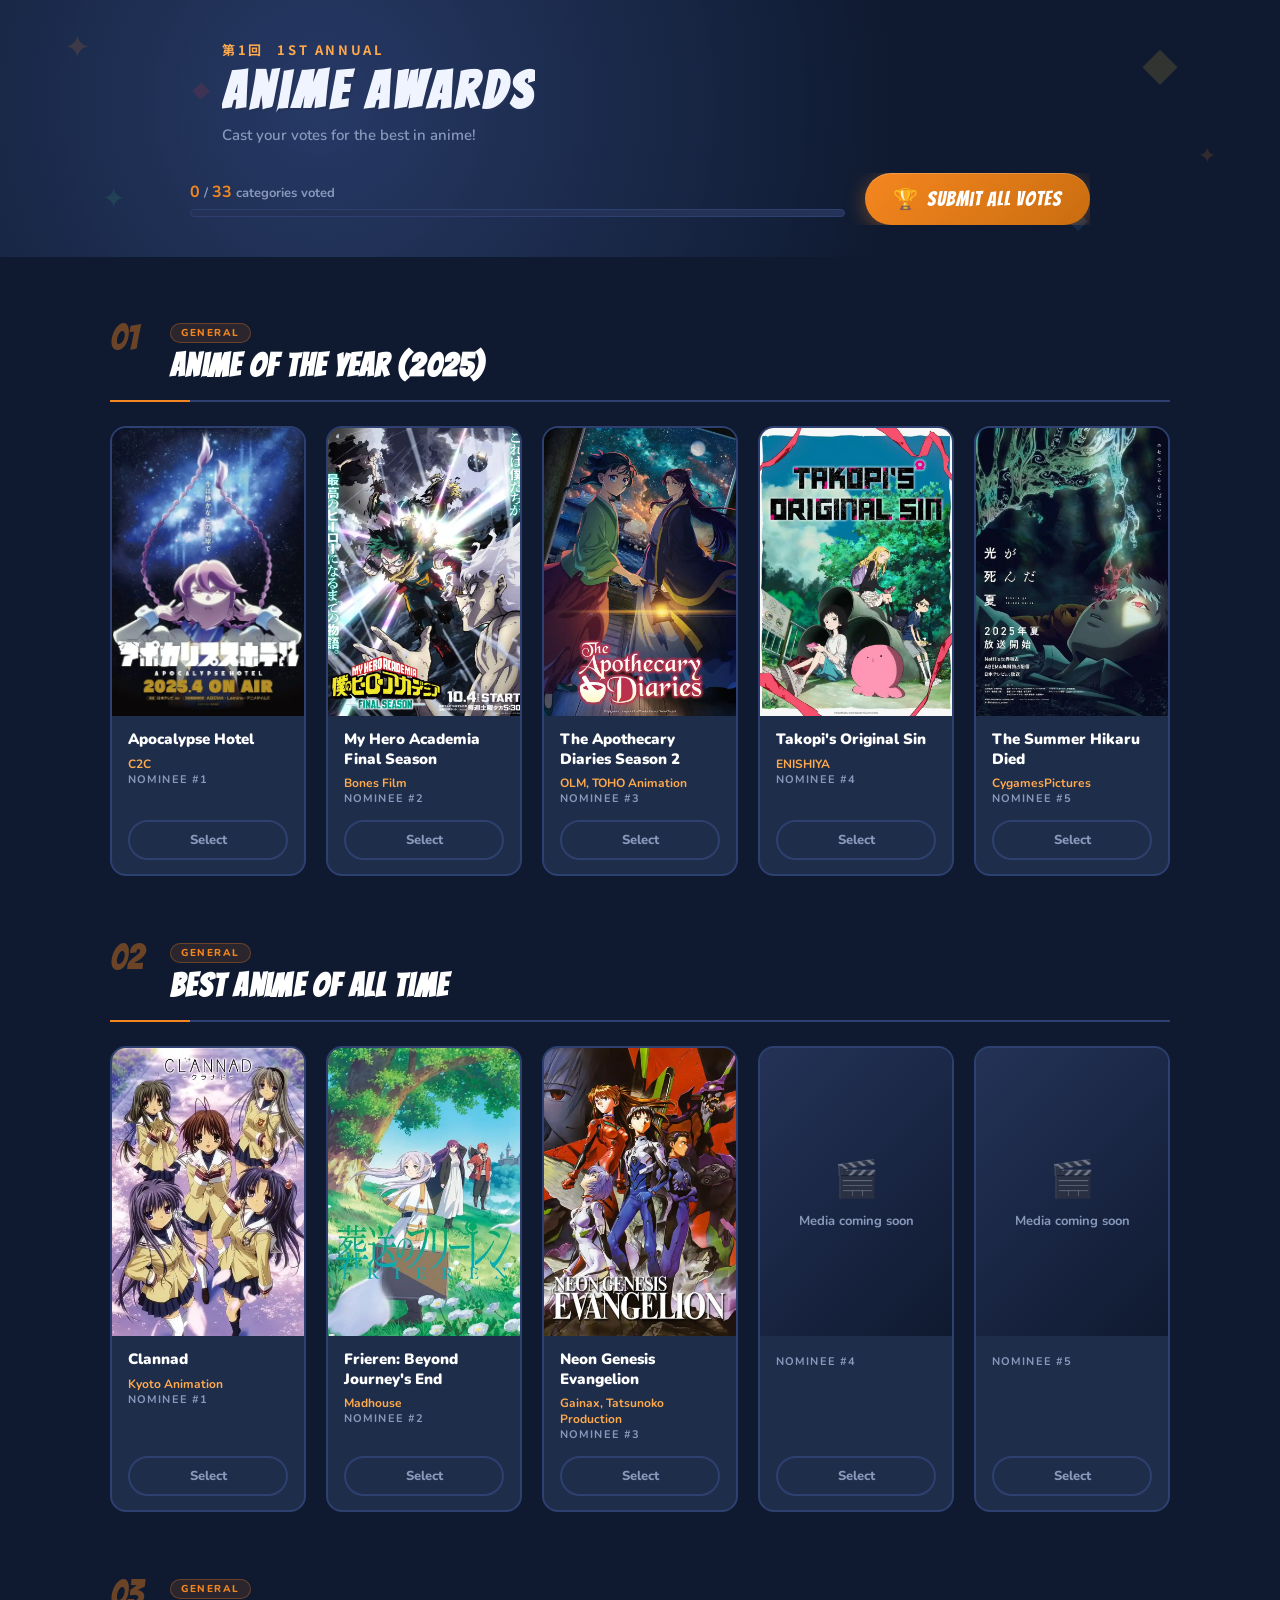
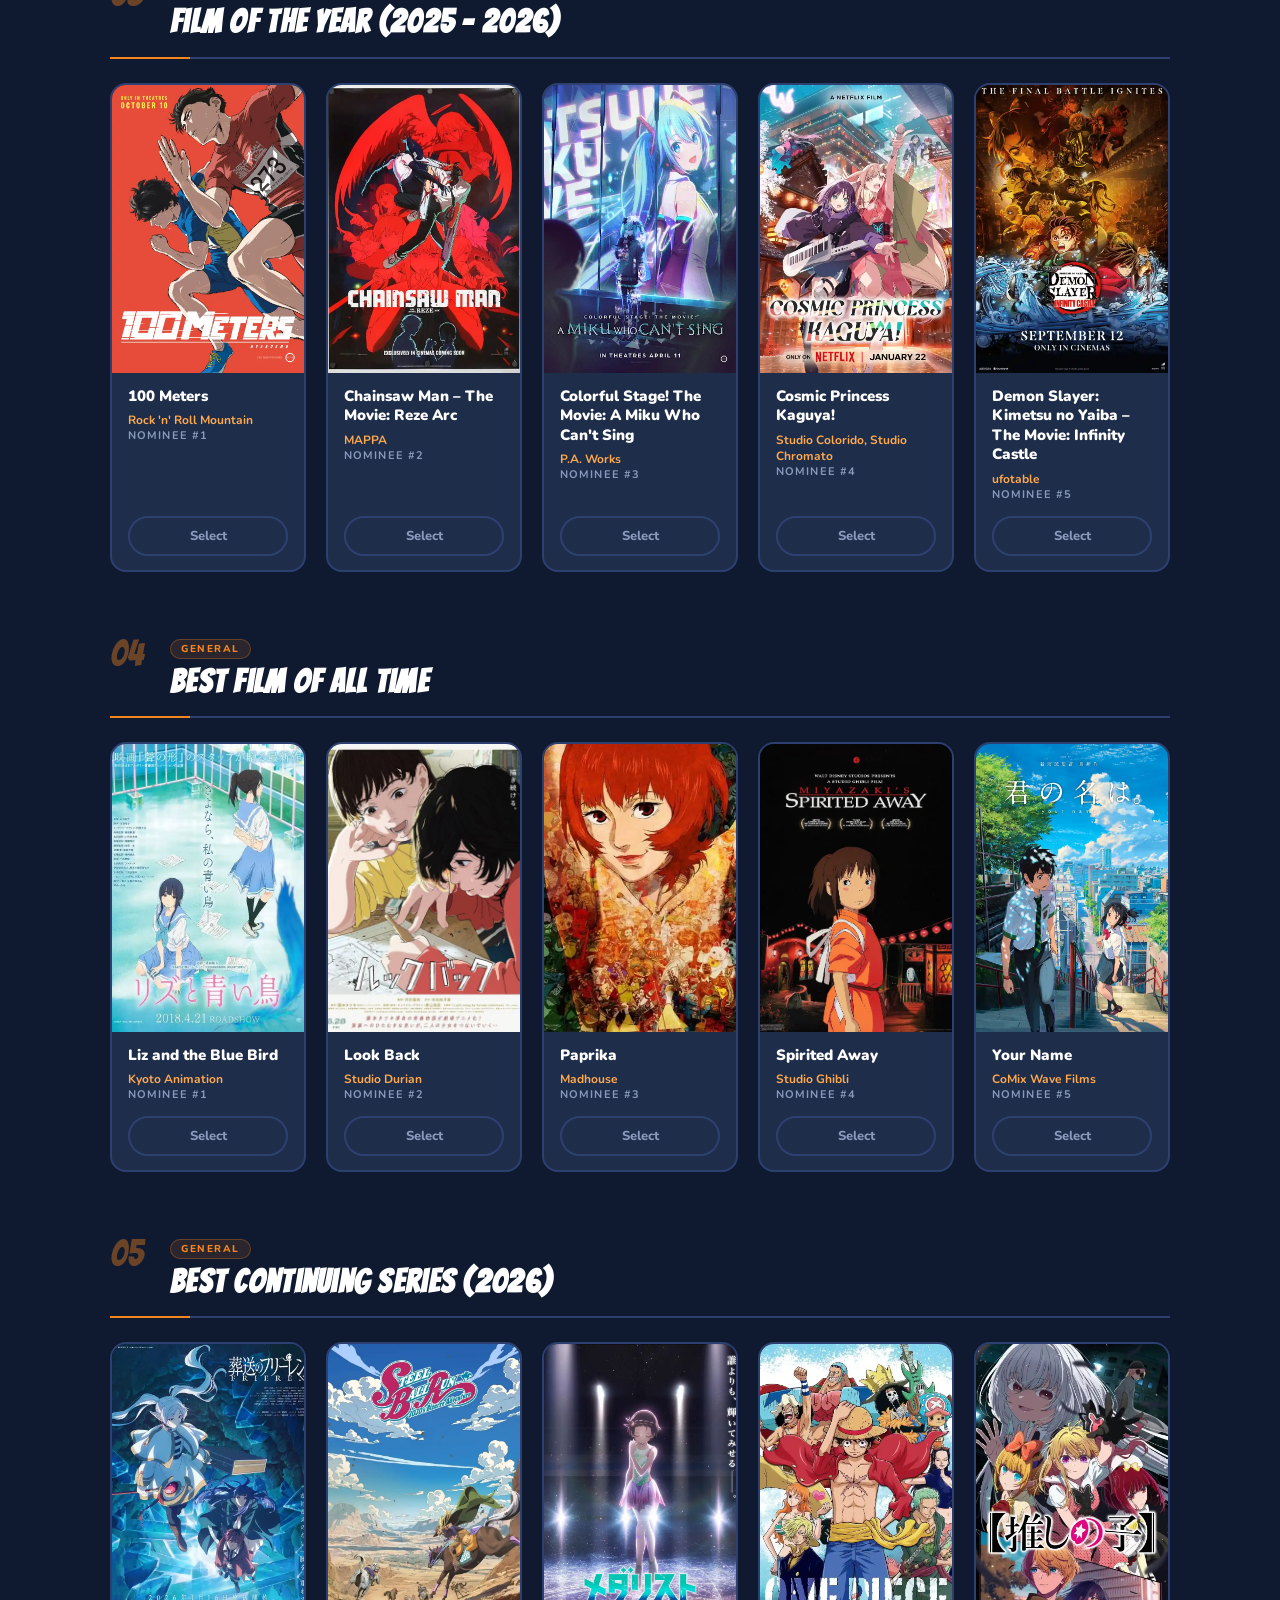
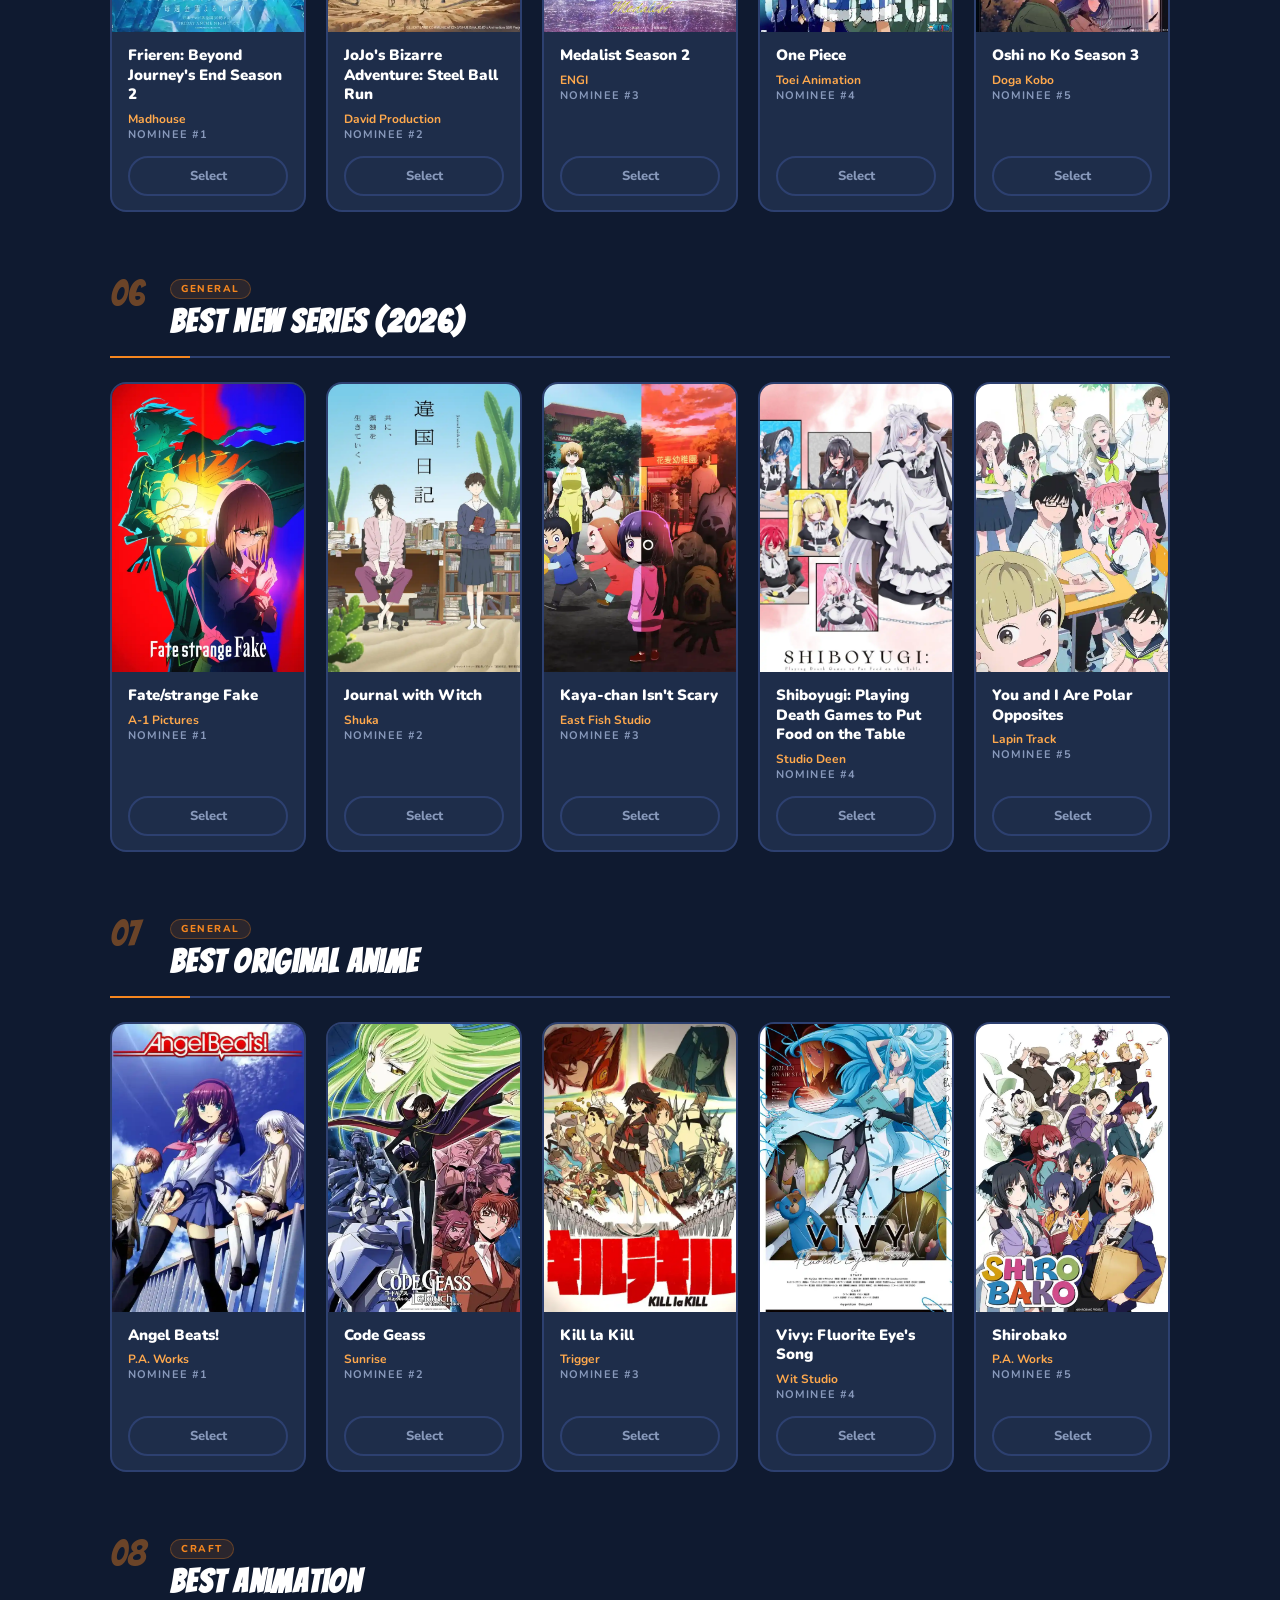
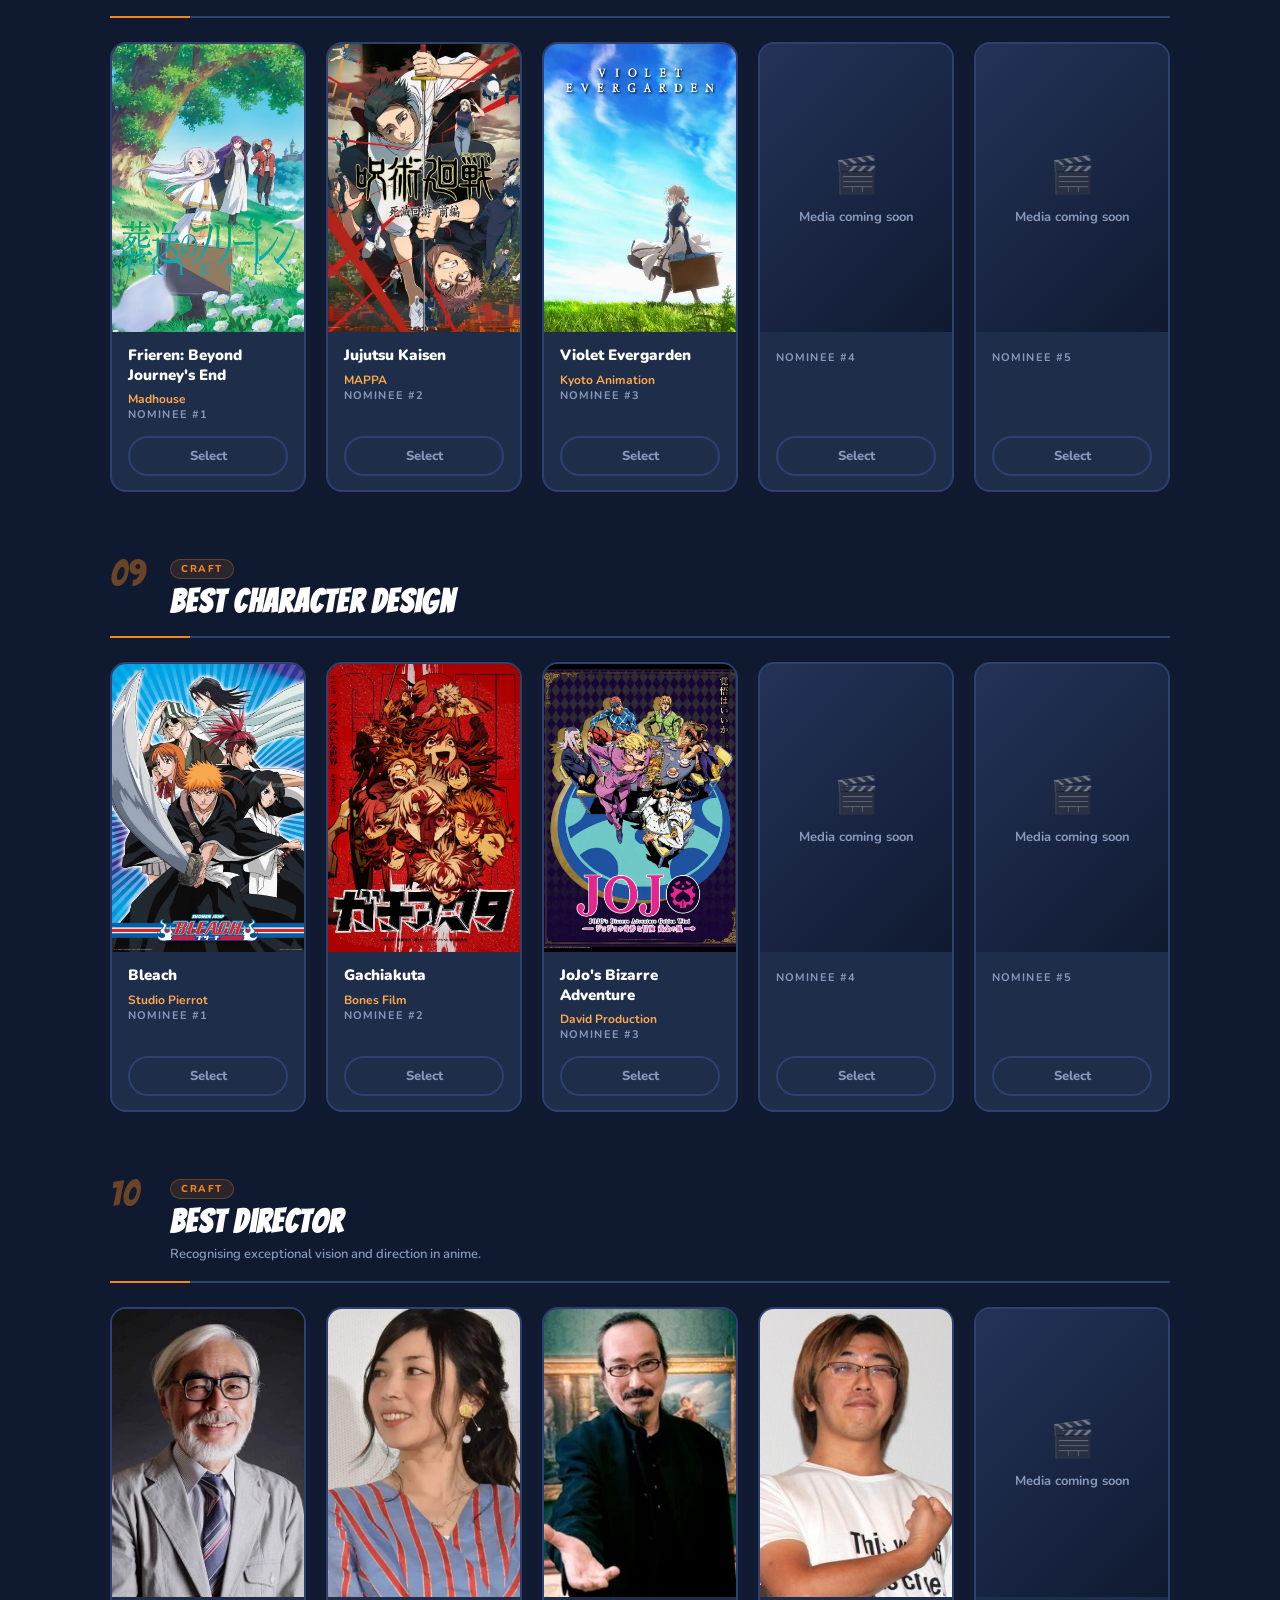
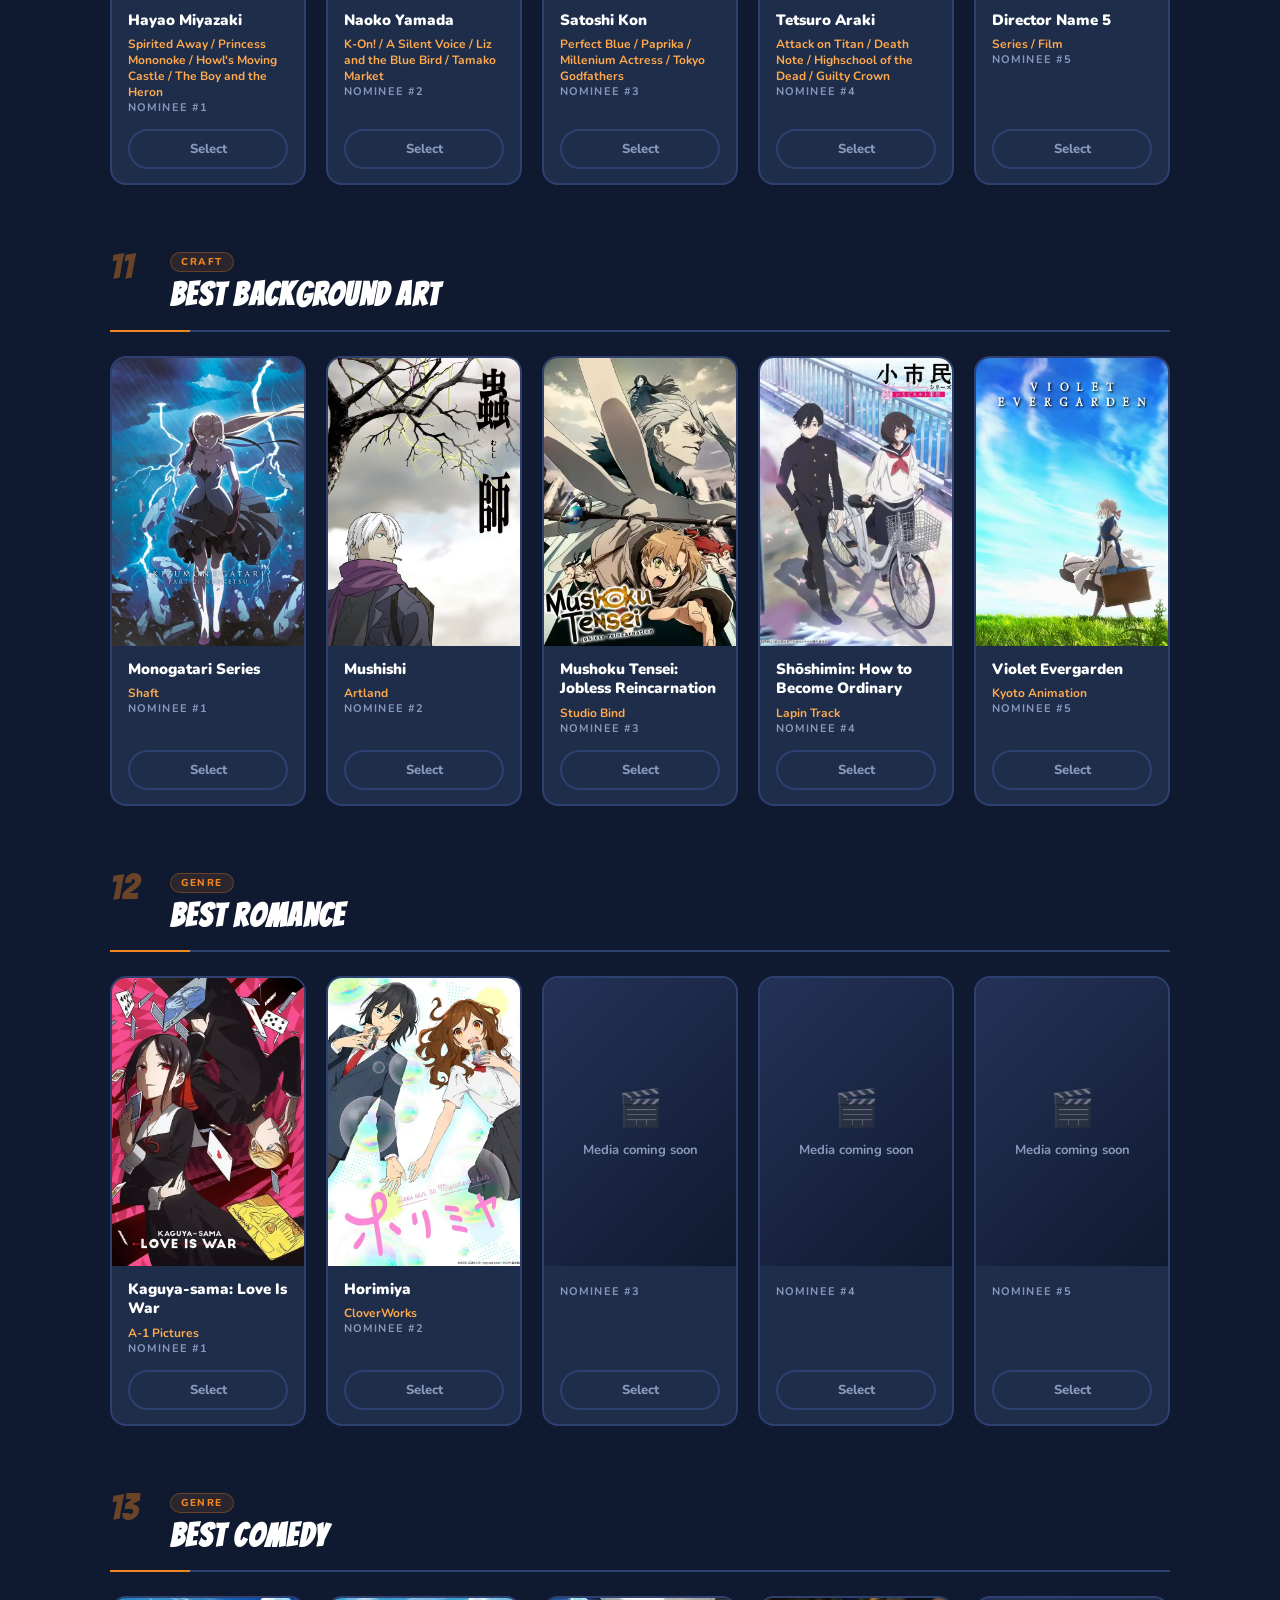
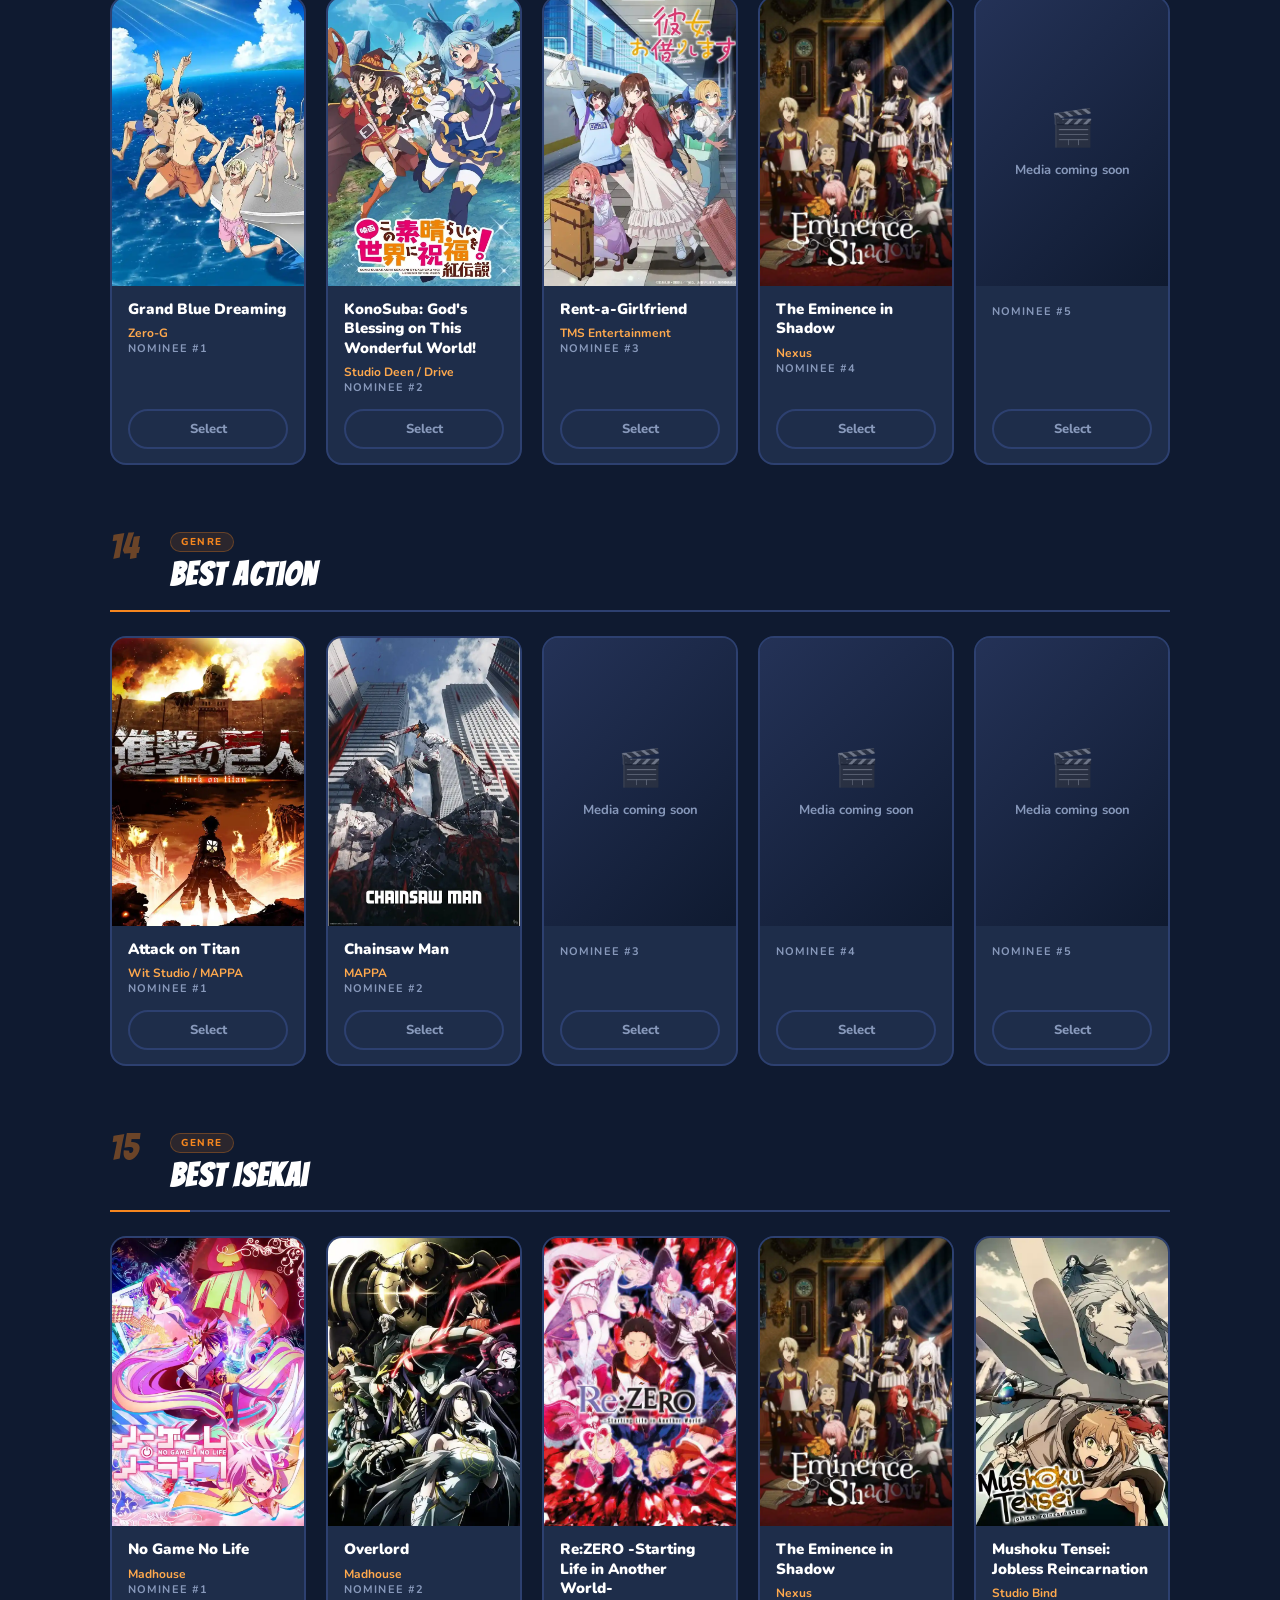
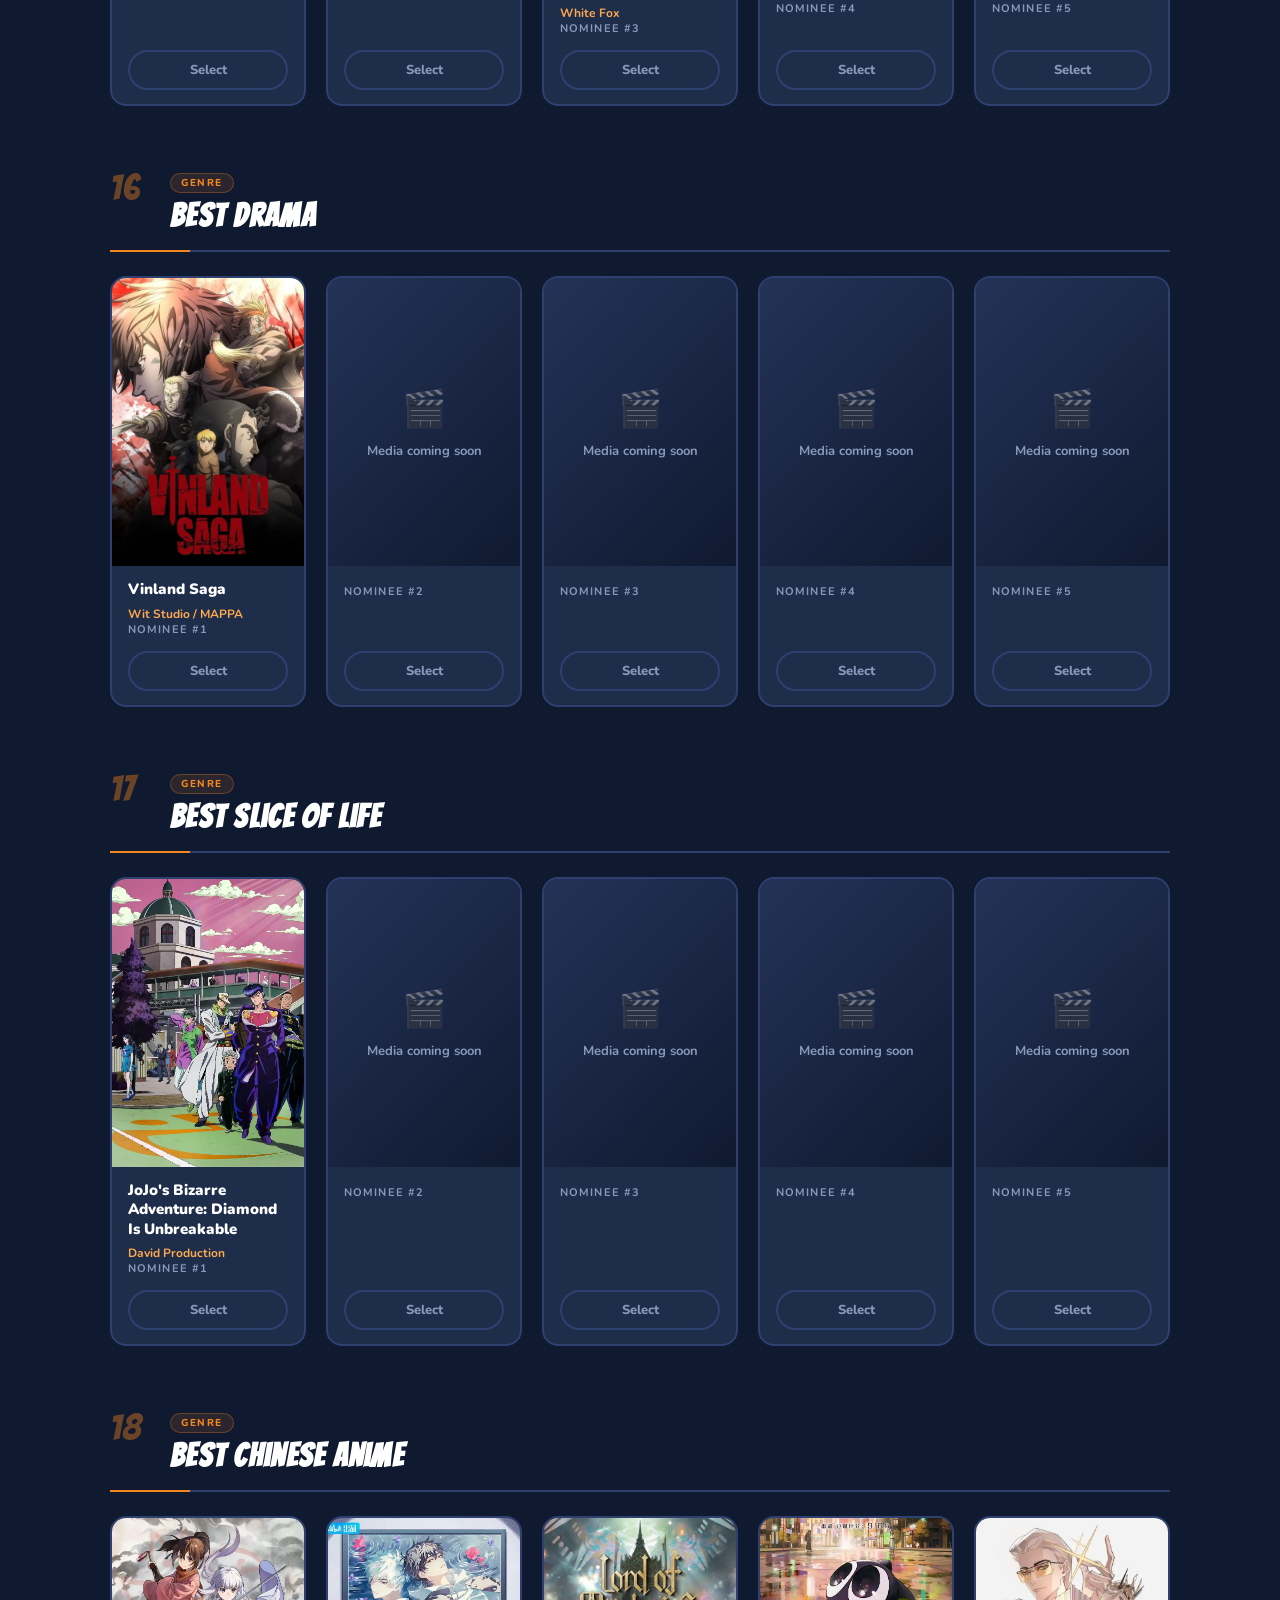
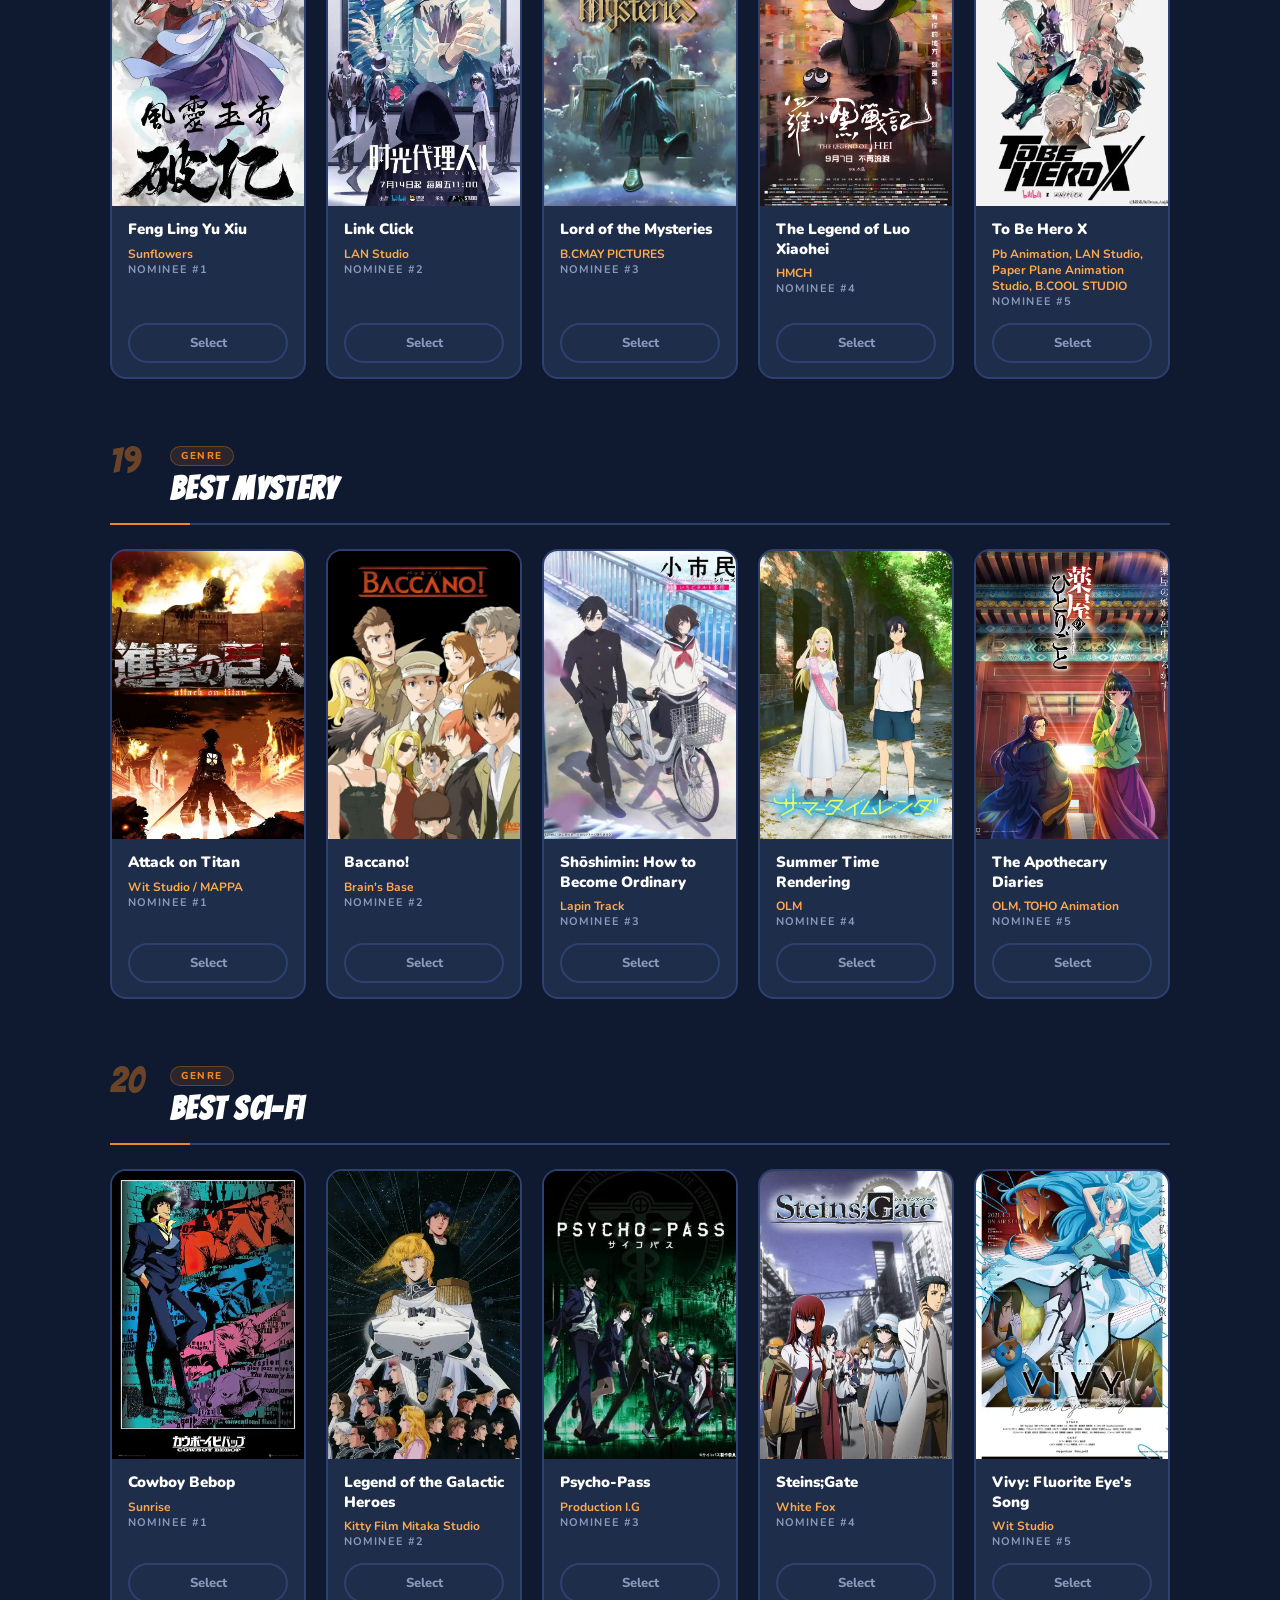
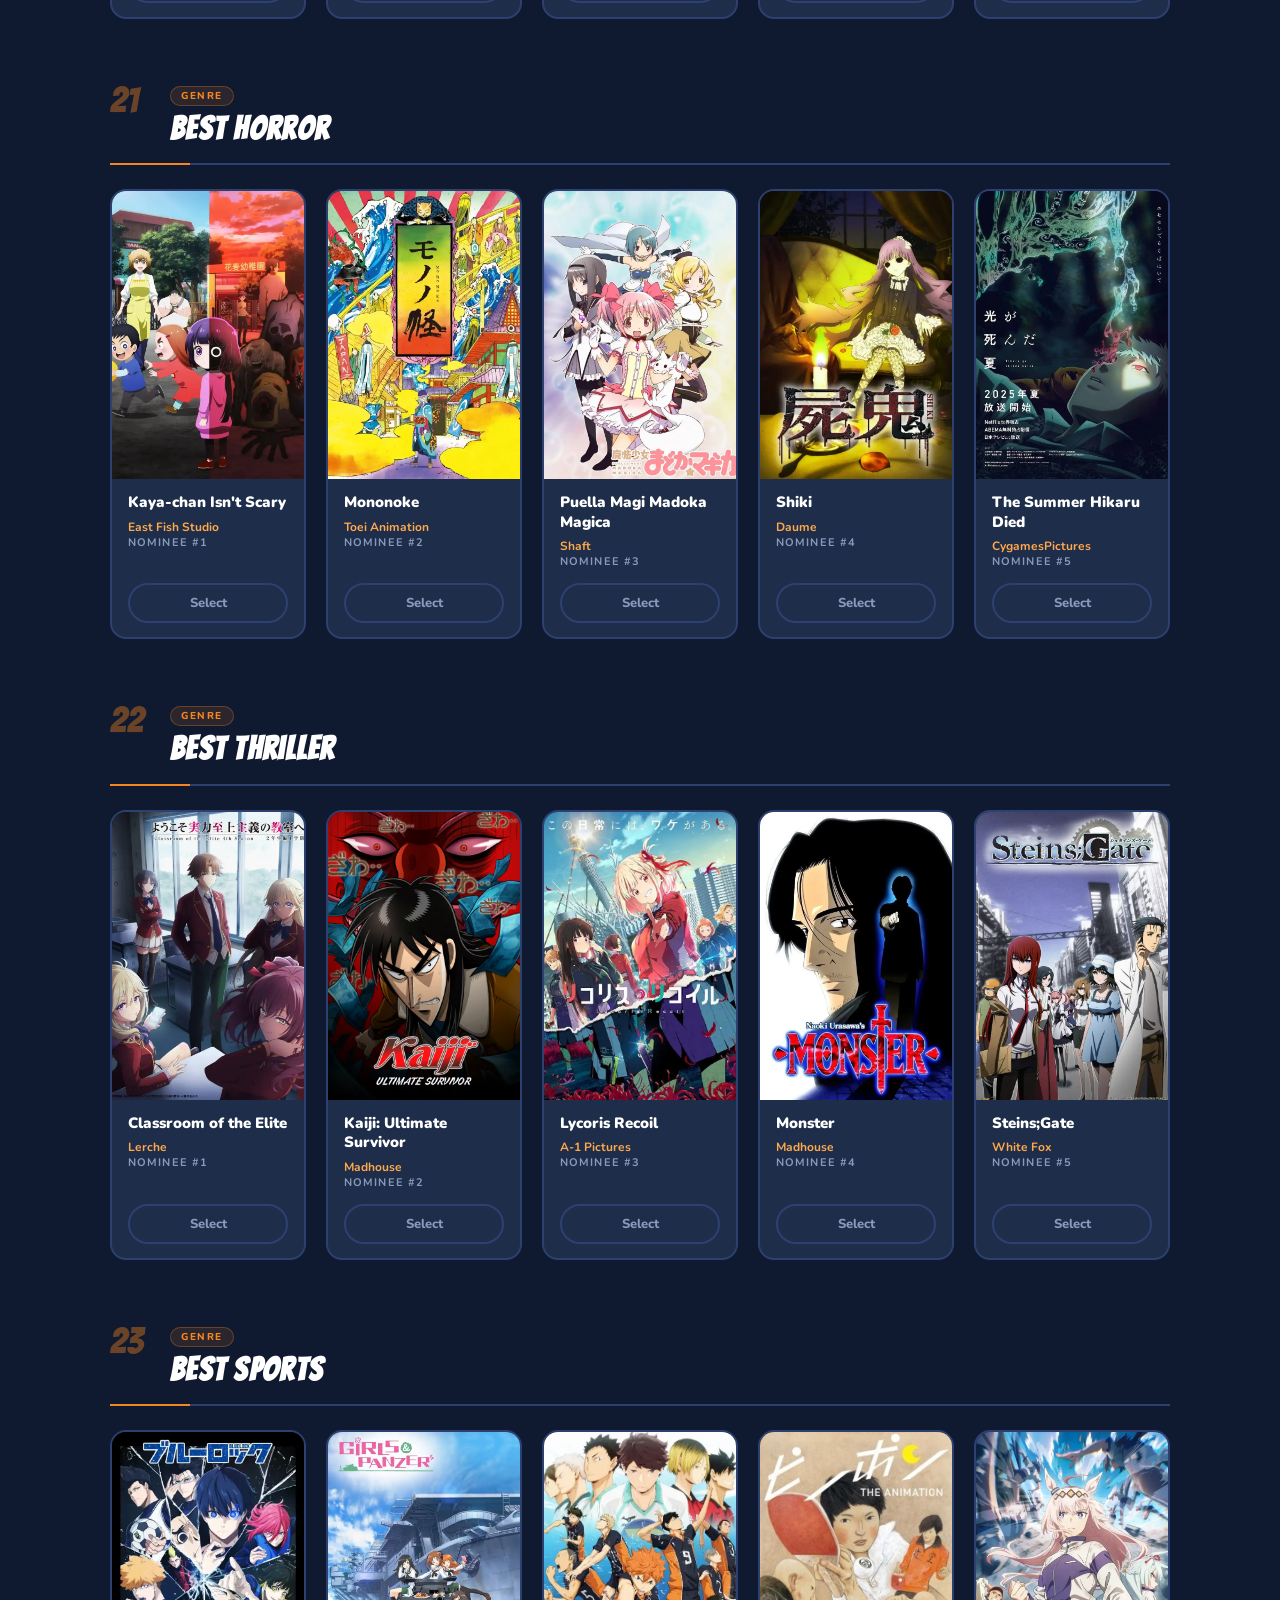
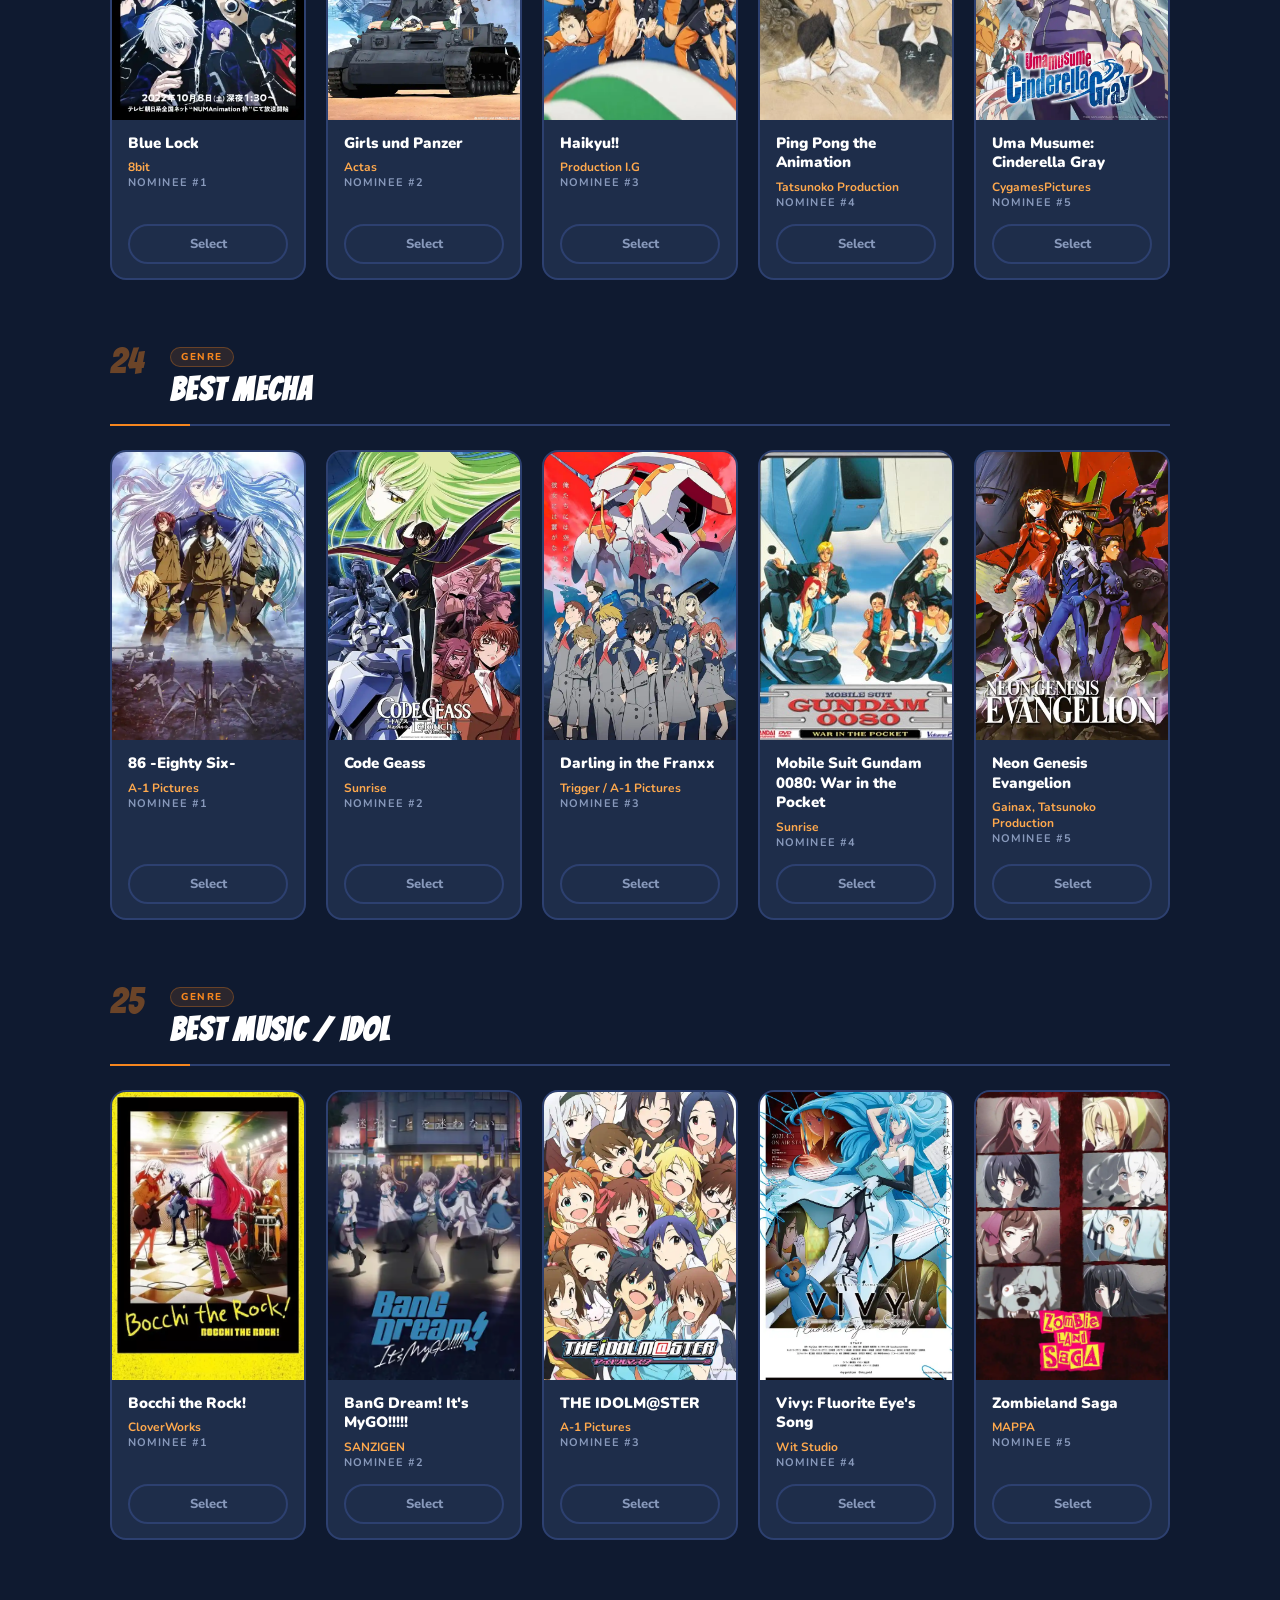
==== commit dbe6262f: "Add second batch and compressed photos" ====
--- a/index.html
+++ b/index.html
@@ -22,12 +22,11 @@
     </div>
     <div class="header-inner">
       <div class="logo-wrap">
-        <img src="assets/logo.png" alt="NUS CAS Logo" class="site-logo" onerror="this.style.display='none'">
+        <img src="assets/logo-Photoroom.png" alt="NUS CAS Logo" class="site-logo" onerror="this.style.display='none'">
       </div>
       <div class="header-title-block">
         <p class="header-eyebrow"><span class="jp-text">第1回</span> 1st Annual</p>
         <h1 class="site-title">
-          <span class="title-cas">CAS</span><span class="title-uals">uals</span>
           <span class="title-line2">Anime Awards</span>
         </h1>
         <p class="header-subtitle">Cast your votes for the best in anime!</p>
@@ -50,25 +49,6 @@
     </div>
   </header>
 
-  <!-- ANNOUNCEMENT BANNER -->
-  <div class="announcement-banner" id="announcement-banner">
-    <span class="announce-icon">📢</span>
-    <span id="announce-text">Voting is now open! Select your favourite nominee in each category below.</span>
-    <button class="announce-close" onclick="document.getElementById('announcement-banner').style.display='none'">✕</button>
-  </div>
-
-  <!-- CATEGORY FILTER NAV -->
-  <nav class="category-nav" id="category-nav">
-    <div class="category-nav-inner">
-      <button class="cat-filter active" data-filter="all">All</button>
-      <button class="cat-filter" data-filter="general">General</button>
-      <button class="cat-filter" data-filter="craft">Craft</button>
-      <button class="cat-filter" data-filter="genre">Genre</button>
-      <button class="cat-filter" data-filter="character">Character</button>
-      <button class="cat-filter" data-filter="music">Music & Audio</button>
-    </div>
-  </nav>
-
   <!-- MAIN CONTENT -->
   <main class="main-content" id="main-content">
     <div class="categories-container" id="categories-container">
@@ -77,15 +57,16 @@
   </main>
 
   <!-- SUBMISSION MODAL -->
-  <div class="modal-overlay" id="submit-modal" style="display:none">
+<div class="modal-overlay" id="submit-modal" style="display:none">
     <div class="modal-box">
+      <button class="modal-close-x" onclick="closeModal()" aria-label="Close modal">&times;</button>
+      
       <div class="modal-header">
         <span class="modal-icon">🎌</span>
         <h2>Confirm Your Votes</h2>
       </div>
       <div class="modal-body" id="modal-vote-summary">
-        <!-- summary injected by JS -->
-      </div>
+        </div>
       <div class="modal-unvoted-warning" id="modal-unvoted" style="display:none">
         <span>⚠️</span> <span id="unvoted-text"></span>
       </div>
@@ -116,14 +97,14 @@
   </div>
 
   <footer class="site-footer">
-    <div class="footer-inner">
-      <img src="assets/logo.png" alt="NUS CAS" class="footer-logo" onerror="this.style.display='none'">
-      <div class="footer-text">
-        <p class="footer-name">NUS Comics &amp; Animation Society</p>
-        <p class="footer-sub">CASuals Anime Awards &nbsp;·&nbsp; All rights reserved</p>
-      </div>
+  <div class="footer-inner">
+    <img src="assets/logo-Photoroom.png" alt="NUSCAS Logo" class="footer-logo">
+    <div class="footer-text-wrap">
+      <div class="footer-name">NUS Comics & Animation Society</div>
+      <div class="footer-sub">Anime Awards &nbsp;·&nbsp; All rights reserved</div>
     </div>
-  </footer>
+  </div>
+</footer>
 
   <script src="js/data.js"></script>
   <script src="js/app.js"></script>
--- a/css/style.css
+++ b/css/style.css
@@ -34,17 +34,145 @@
   color: var(--white);
   min-height: 100vh;
   overflow-x: hidden;
+  padding-top: 280px;
+}
+
+@media (max-width: 600px) {
+  body { padding-top: 400px; }
 }
 
 /* ============================
    HEADER
    ============================ */
 .site-header {
-  background: linear-gradient(160deg, var(--navy) 0%, #1a3060 50%, var(--navy-dark) 100%);
-  border-bottom: 3px solid var(--orange);
+  background: radial-gradient(
+    circle at 25% 40%, 
+    rgba(45, 66, 115, 0.8) 0%,
+    var(--navy-dark) 60%        
+  );
   padding: 40px 24px 32px;
   position: relative;
   overflow: hidden;
+  position: fixed;
+  top: 0;
+  left: 0;
+  width: 100%;
+  z-index: 1000;
+  transition: all 0.3s cubic-bezier(0.4, 0, 0.2, 1);
+}
+
+.site-header.compact {
+  padding: 10px 24px;
+  /* Glassmorphism background - this creates the parallax depth! */
+  background: rgba(15, 26, 48, 0.85); 
+  backdrop-filter: blur(16px);
+  -webkit-backdrop-filter: blur(16px);
+  border-bottom: 1px solid var(--orange);
+  box-shadow: 0 10px 30px rgba(0, 0, 0, 0.5);
+}
+
+.site-header::after {
+  content: "";
+  position: absolute;
+  inset: 0;
+  opacity: 0.03;
+  background-image: url("https://www.transparenttextures.com/patterns/stardust.png");
+  pointer-events: none;
+}
+
+.site-logo {
+  filter: drop-shadow(0 0 10px rgba(255, 255, 255, 0.2));
+  transition: height 0.3s cubic-bezier(0.4, 0, 0.2, 1), filter 0.3s ease;
+  /* This adds a very faint 'aura' around the logo */
+}
+
+/* 4. Smoothly shrink the logo and text */
+.site-logo {
+  transition: height 0.3s ease;
+}
+.site-header.compact .site-logo {
+  height: 48px; /* Shrinks the logo */
+}
+
+.site-header.compact .title-cas,
+.site-header.compact .title-uals {
+  font-size: 28px; /* Shrinks the title */
+  transition: font-size 0.3s ease;
+}
+
+.header-eyebrow,
+.title-line2,
+.header-subtitle,
+.header-cta {
+  transition: opacity 0.2s ease-out, max-height 0.3s ease, margin 0.3s ease;
+  max-height: 150px; /* Arbitrary number large enough to hold the content */
+  opacity: 1;
+  overflow: hidden;
+}
+
+.site-header.compact .header-eyebrow,
+.site-header.compact .title-line2,
+.site-header.compact .header-subtitle {
+  opacity: 0;
+  max-height: 0;
+  margin-top: 0;
+  margin-bottom: 0;
+  pointer-events: none;
+}
+
+/* ── COMPACT HEADER: PROGRESS BAR ── */
+
+/* Move the progress container to the right side */
+.site-header.compact .header-cta {
+  position: absolute;
+  right: 24px;
+  top: 50%;
+  transform: translateY(-50%);
+  margin-top: 0;
+  width: 250px; 
+  transition: opacity 0.3s ease;
+}
+
+/* Hide the giant submit button in the thin header to save space */
+.site-header.compact .btn-submit-all {
+  display: none;
+}
+
+/* Adjust the text slightly for the thin bar */
+.site-header.compact .progress-info {
+  margin-bottom: 4px;
+  font-size: 12px;
+}
+
+/* ── MOBILE: EDGE LOADING BAR ── */
+@media (max-width: 768px) {
+  .site-header.compact .header-cta {
+    /* Snap it to the absolute bottom edge of the header */
+    top: auto;
+    bottom: 0;
+    right: 0;
+    left: 0;
+    width: 100%;
+    transform: none;
+  }
+  
+  .site-header.compact .progress-info {
+    display: none; /* Hide the text on mobile so it doesn't overlap the logo */
+  }
+  
+  .site-header.compact .progress-track {
+    border-radius: 0; /* Make it a flat line */
+    height: 3px;      /* Super thin Apple-style loading bar */
+    border: none;
+  }
+  
+  .site-header.compact .progress-fill {
+    border-radius: 0;
+  }
+}
+
+.category-nav {
+  top: 66px; /* Adjust this by a few px if it overlaps the thin header */
 }
 
 .header-bg-effects {
@@ -199,29 +327,6 @@
   transform: translateY(-2px) scale(1.03);
   box-shadow: 0 8px 28px rgba(245,134,31,0.55);
 }
-
-/* ============================
-   ANNOUNCEMENT BANNER
-   ============================ */
-.announcement-banner {
-  background: linear-gradient(90deg, var(--orange-dark), var(--orange));
-  color: white;
-  padding: 10px 20px;
-  display: flex;
-  align-items: center;
-  justify-content: center;
-  gap: 10px;
-  font-weight: 700;
-  font-size: 14px;
-  position: relative;
-}
-
-.announce-close {
-  position: absolute; right: 16px;
-  background: none; border: none; color: white;
-  cursor: pointer; font-size: 16px; opacity: 0.7;
-}
-.announce-close:hover { opacity: 1; }
 
 /* ============================
    CATEGORY FILTER NAV
@@ -377,8 +482,9 @@
    ============================ */
 .nominees-grid {
   display: grid;
-  grid-template-columns: repeat(auto-fill, minmax(280px, 1fr));
+  grid-template-columns: repeat(5, 1fr); 
   gap: 20px;
+  margin-top: 20px;
 }
 
 /* ============================
@@ -392,6 +498,9 @@
   cursor: pointer;
   transition: transform var(--transition), border-color 0.2s, box-shadow 0.2s;
   position: relative;
+  display: flex;
+  flex-direction: column;
+  height: 100%;
 }
 
 .nominee-card:hover {
@@ -414,24 +523,42 @@
 .card-media {
   position: relative;
   width: 100%;
-  aspect-ratio: 16/9;
+  aspect-ratio: 2 / 3;
   background: var(--navy);
   overflow: hidden;
 }
 
-.card-media img {
+/* Thumbnail image — always visible, sits behind video */
+.card-media .card-thumbnail {
   width: 100%; height: 100%;
   object-fit: cover;
   display: block;
-  transition: opacity 0.3s;
-}
-
+  position: absolute;
+  inset: 0;
+  z-index: 1;
+}
+
+.card-media .thumbnail-fallback {
+  width: 100%; height: 100%;
+  position: absolute;
+  inset: 0;
+  z-index: 1;
+  display: flex;
+  align-items: center;
+  justify-content: center;
+  background: linear-gradient(135deg, var(--navy-mid), var(--navy-dark));
+}
+
+/* Video sits on top of thumbnail, hidden until playing */
 .card-media video {
   width: 100%; height: 100%;
   object-fit: cover;
-  display: none;
   position: absolute;
   inset: 0;
+  z-index: 2;
+  opacity: 0;
+  transition: opacity 0.3s;
+  pointer-events: none;
 }
 
 .card-media .play-btn {
@@ -446,7 +573,7 @@
   cursor: pointer;
   display: flex; align-items: center; justify-content: center;
   transition: transform 0.2s, background 0.2s;
-  z-index: 5;
+  z-index: 10;
 }
 .card-media .play-btn:hover {
   transform: scale(1.15);
@@ -474,7 +601,7 @@
   opacity: 0;
   transition: opacity 0.2s;
   pointer-events: none;
-  z-index: 4;
+  z-index: 9;
   display: flex; align-items: flex-start; justify-content: flex-end;
   padding: 10px;
 }
@@ -493,6 +620,9 @@
 /* Card info */
 .card-info {
   padding: 14px 16px;
+  flex: 1; 
+  display: flex;
+  flex-direction: column;
 }
 
 .card-anime-name {
@@ -570,6 +700,7 @@
 @keyframes fadeIn { from { opacity: 0; } to { opacity: 1; } }
 
 .modal-box {
+  position: relative;
   background: var(--navy);
   border: 2px solid var(--card-border);
   border-radius: 20px;
@@ -582,9 +713,82 @@
   animation: slideUp 0.3s cubic-bezier(0.34,1.56,0.64,1);
 }
 
+.modal-close-x {
+  position: absolute;
+  top: 16px;
+  right: 16px;
+  
+  /* Circle Styling */
+  width: 36px;
+  height: 36px;
+  background: var(--navy-mid); /* Darker blue circle to start */
+  border: 1px solid var(--card-border);
+  border-radius: 50%;
+  
+  /* Centering the X */
+  display: flex;
+  align-items: center;
+  justify-content: center;
+  
+  /* Text/Icon Styling */
+  color: var(--text-muted);
+  font-size: 24px;
+  line-height: 1;
+  cursor: pointer;
+  z-index: 10;
+  
+  /* Smooth transitions */
+  transition: all 0.2s cubic-bezier(0.4, 0, 0.2, 1);
+}
+
+.modal-close-x:hover {
+  background: var(--orange); /* Turns orange on hover */
+  color: var(--white);       /* X turns white */
+  border-color: var(--orange-light);
+  transform: rotate(90deg) scale(1.1); /* Fun anime-style rotation */
+  box-shadow: 0 0 15px rgba(245, 134, 31, 0.4);
+}
+
+/* Mobile adjustment */
+@media (max-width: 600px) {
+  .modal-close-x {
+    top: 12px;
+    right: 12px;
+    width: 32px;
+    height: 32px;
+    font-size: 20px;
+  }
+}
+
 @keyframes slideUp {
   from { opacity: 0; transform: translateY(40px) scale(0.95); }
   to { opacity: 1; transform: translateY(0) scale(1); }
+}
+
+/* Triggers when the .closing class is added by JS */
+.modal-overlay.closing {
+  animation: fadeOut 0.2s ease forwards;
+}
+
+.modal-overlay.closing .modal-box {
+  /* Reversed version of your slideUp */
+  animation: slideDown 0.2s cubic-bezier(0.34, 1.56, 0.64, 1) forwards;
+}
+
+@keyframes fadeOut {
+  from { opacity: 1; }
+  to { opacity: 0; }
+}
+
+@keyframes slideDown {
+  from { 
+    opacity: 1; 
+    transform: translateY(0) scale(1); 
+  }
+  to { 
+    opacity: 0; 
+    transform: translateY(20px) scale(0.95); 
+  }
 }
 
 .modal-header {
@@ -716,39 +920,79 @@
 }
 
 /* ============================
-   FOOTER
+   ENHANCED FOOTER
    ============================ */
 .site-footer {
-  background: var(--navy-dark);
-  border-top: 2px solid var(--card-border);
-  padding: 28px 24px;
-}
+  /* Linear gradient that feels like a soft light hitting the top edge */
+  background: linear-gradient(to bottom, #161f36 0%, var(--navy-dark) 100%);
+  border-top: 1px solid var(--card-border);
+  padding: 40px 24px;
+  position: relative;
+  overflow: hidden;
+}
+
+/* Subtle glow behind the logo area specifically */
+.site-footer::before {
+  content: "";
+  position: absolute;
+  top: 0;
+  left: 10%;
+  width: 250px;
+  height: 100px;
+  background: radial-gradient(circle, rgba(245, 134, 31, 0.05) 0%, transparent 70%);
+  pointer-events: none;
+}
+
 .footer-inner {
-  max-width: 900px;
+  max-width: 1100px; /* Matched to your main-content width */
   margin: 0 auto;
   display: flex;
   align-items: center;
-  gap: 16px;
-}
+  gap: 20px;
+  position: relative;
+  z-index: 1;
+}
+
 .footer-logo {
-  height: 48px; width: auto;
-  opacity: 0.7;
-}
+  height: 52px;
+  width: auto;
+  opacity: 0.9; /* Slightly higher than before for better visibility */
+  filter: drop-shadow(0 0 8px rgba(255, 255, 255, 0.1));
+  transition: opacity 0.3s ease;
+}
+
+.footer-logo:hover {
+  opacity: 1;
+}
+
+.footer-text-wrap {
+  display: flex;
+  flex-direction: column;
+}
+
 .footer-name {
-  font-weight: 800; font-size: 14px;
+  font-weight: 800;
+  font-size: 15px;
   color: var(--white);
-}
+  letter-spacing: 0.02em;
+}
+
 .footer-sub {
   font-size: 12px;
   color: var(--text-muted);
-  margin-top: 2px;
+  margin-top: 3px;
+  font-weight: 600;
 }
 
 /* ============================
    VIDEO PLAYING STATE
    ============================ */
-.card-media.playing img { opacity: 0; }
-.card-media.playing video { display: block; }
+/* When playing: video fades in over the thumbnail */
+.card-media.playing video {
+  opacity: 1;
+}
+/* Thumbnail stays underneath — always visible when not playing */
+
 .card-media .play-btn.playing::before { content: '⏸'; }
 .card-media .play-btn:not(.playing)::before { content: '▶'; }
 
@@ -768,11 +1012,289 @@
 /* ============================
    RESPONSIVE
    ============================ */
+@media (max-width: 1024px) {
+  .nominees-grid {
+    grid-template-columns: repeat(3, 1fr);
+  }
+}
+
 @media (max-width: 600px) {
   .header-inner { flex-direction: column; gap: 16px; text-align: center; }
   .site-logo { height: 70px; }
-  .nominees-grid { grid-template-columns: repeat(auto-fill, minmax(240px, 1fr)); }
+  .nominees-grid { grid-template-columns: repeat(2, 1fr); }
   .header-cta { flex-direction: column; align-items: stretch; }
   .btn-submit-all { justify-content: center; }
   .modal-box { padding: 24px 18px; }
 }
+
+
+/* ── Page navigation row ─────────────────────────────────── */
+.page-nav {
+  display: flex;
+  align-items: center;
+  justify-content: space-between;
+  gap: 1rem;
+  margin: 2.5rem 0 3rem;
+  padding: 0 0.5rem;
+}
+
+/* ── Prev / Next buttons ─────────────────────────────────── */
+.btn-page {
+  font-family: inherit;
+  font-size: 0.95rem;
+  font-weight: 700;
+  padding: 0.65rem 1.5rem;
+  border-radius: 2rem;
+  border: 2px solid var(--accent, #f89853);
+  background: transparent;
+  color: var(--accent, #f89853);
+  cursor: pointer;
+  -webkit-tap-highlight-color: transparent; /* Removes the ugly default grey flash on iOS/Android */
+  transition: background 0.18s, color 0.18s, opacity 0.18s, transform 0.1s; /* Added transform to the transition */
+  white-space: nowrap;
+}
+
+.btn-page:hover:not(:disabled),
+.btn-page:active:not(:disabled) {
+  background: var(--orange, #f5861f); /* Make sure this matches your orange variable */
+  color: #fff;
+}
+
+
+.btn-page:active:not(:disabled) {
+  transform: scale(0.95);
+}
+
+/* 4. Ensure the Submit button also gets the squish effect */
+.btn-submit-nav:active:not(:disabled) {
+  transform: scale(0.95);
+}
+
+.btn-submit-nav:hover {
+  filter: brightness(1.15);
+}
+
+/* ── Center info block ───────────────────────────────────── */
+.page-nav-info {
+  display: flex;
+  flex-direction: column;
+  align-items: center;
+  gap: 0.55rem;
+  flex: 1;
+}
+
+.page-counter {
+  font-size: 0.8rem;
+  font-weight: 700;
+  letter-spacing: 0.08em;
+  opacity: 0.55;
+  text-transform: uppercase;
+}
+
+/* ── Dot row ─────────────────────────────────────────────── */
+.page-dots {
+  display: flex;
+  flex-wrap: wrap;
+  justify-content: center;
+  gap: 5px;
+  max-width: 420px;
+}
+
+.page-dot {
+  width: 9px;
+  height: 9px;
+  border-radius: 50%;
+  background: rgba(255, 255, 255, 0.15);
+  border: 1.5px solid rgba(255, 255, 255, 0.25);
+  cursor: pointer;
+  transition: background 0.15s, transform 0.15s, border-color 0.15s;
+  flex-shrink: 0;
+}
+
+.page-dot:hover {
+  transform: scale(1.3);
+}
+
+/* Currently visible category */
+.page-dot.active {
+  background: var(--accent, #e63946);
+  border-color: var(--accent, #e63946);
+  transform: scale(1.35);
+}
+
+/* Category already voted in */
+.page-dot.voted {
+  background: #3db87a;
+  border-color: #3db87a;
+}
+
+/* Voted AND currently active */
+.page-dot.voted.active {
+  background: #3db87a;
+  border-color: #3db87a;
+  box-shadow: 0 0 0 2px rgba(61, 184, 122, 0.4);
+}
+
+/* ── Responsive ──────────────────────────────────────────── */
+@media (max-width: 480px) {
+  .btn-page {
+    padding: 0.55rem 1rem;
+    font-size: 0.85rem;
+  }
+}
+
+/* ── CUSTOM MOBILE DROPDOWN ── */
+.custom-mobile-dropdown {
+  display: none; /* Hidden on desktop */
+  position: relative;
+  width: 100%;
+  max-width: 280px;
+  margin-top: 8px;
+  margin-bottom: 8px;
+}
+
+.dropdown-btn {
+  width: 100%;
+  padding: 10px 16px;
+  background: var(--navy-mid);
+  border: 2px solid var(--card-border);
+  border-radius: var(--radius-sm);
+  color: var(--white);
+  font-family: 'Nunito', sans-serif;
+  font-weight: 700;
+  font-size: 14px;
+  cursor: pointer;
+  display: flex;
+  justify-content: space-between;
+  align-items: center;
+  transition: border-color 0.2s;
+}
+
+.dropdown-btn:focus, .dropdown-btn:active {
+  border-color: var(--orange);
+  outline: none;
+}
+
+.dropdown-text {
+  white-space: nowrap;
+  overflow: hidden;
+  text-overflow: ellipsis;
+  padding-right: 10px;
+}
+
+.dropdown-icon {
+  font-size: 10px;
+  color: var(--orange);
+}
+
+/* The List Container */
+.dropdown-list {
+  display: none; /* Hidden by default */
+  position: absolute;
+  top: calc(100% + 4px);
+  left: 0;
+  width: 100%;
+  max-height: 250px; /* Limits height so it scrolls */
+  overflow-y: auto;
+  background: var(--navy-dark);
+  border: 2px solid var(--card-border);
+  border-radius: var(--radius-sm);
+  box-shadow: 0 8px 32px rgba(0,0,0,0.6);
+  z-index: 1000;
+  list-style: none;
+  padding: 0;
+  margin: 0;
+}
+
+.dropdown-list.show {
+  display: block;
+  animation: fadeIn 0.2s ease;
+}
+
+/* The Individual Items */
+.dropdown-item {
+  padding: 12px 16px;
+  font-family: 'Nunito', sans-serif;
+  font-size: 14px;
+  font-weight: 600;
+  color: var(--text-muted);
+  cursor: pointer;
+  display: flex;
+  justify-content: space-between;
+  align-items: center;
+  border-bottom: 1px solid rgba(255,255,255,0.05);
+  transition: background 0.1s, color 0.1s;
+}
+
+.dropdown-item:last-child {
+  border-bottom: none;
+}
+
+/* Hover & Active States */
+.dropdown-item:hover, .dropdown-item:active {
+  background: var(--navy-mid);
+  color: var(--white);
+}
+
+.dropdown-item.active {
+  background: rgba(245, 134, 31, 0.1);
+  color: var(--orange);
+  border-left: 3px solid var(--orange);
+  padding-left: 13px; /* Adjust padding to offset the border */
+}
+
+/* The Voted Checkmark */
+.item-voted {
+  color: var(--green-diamond);
+  font-weight: 900;
+  font-size: 12px;
+}
+
+/* ── RESPONSIVE SWITCHING ── */
+/* ── RESPONSIVE SWITCHING ── */
+@media (max-width: 768px) {
+  /* Hide the desktop dots */
+  .page-dots { display: none; }
+  
+  /* Show the mobile dropdown */
+  .custom-mobile-dropdown { 
+    display: block; 
+    width: 100%; 
+    max-width: 100%; /* Allow it to fill the screen width */
+    margin-top: 10px;
+  }
+  
+  /* Use CSS Grid to organize the nav controls */
+  .page-nav { 
+    display: grid;
+    grid-template-columns: 1fr 1fr; /* Split bottom row 50/50 */
+    grid-template-areas: 
+      "info info"
+      "prev next";
+    gap: 12px 16px; /* 12px vertical gap, 16px horizontal gap */
+    width: 100%;
+    margin: 1.5rem 0 2rem;
+  }
+  
+  .page-nav-info { 
+    grid-area: info; 
+    width: 100%; 
+    display: flex; 
+    flex-direction: column; 
+    align-items: center;
+    margin-bottom: 0;
+  }
+
+  /* Force buttons into their grid areas and make them fill the space */
+  .btn-prev { 
+    grid-area: prev; 
+    width: 100%; 
+    justify-content: center;
+  }
+  
+  .btn-next, .btn-submit-nav { 
+    grid-area: next; 
+    width: 100%; 
+    justify-content: center;
+  }
+}
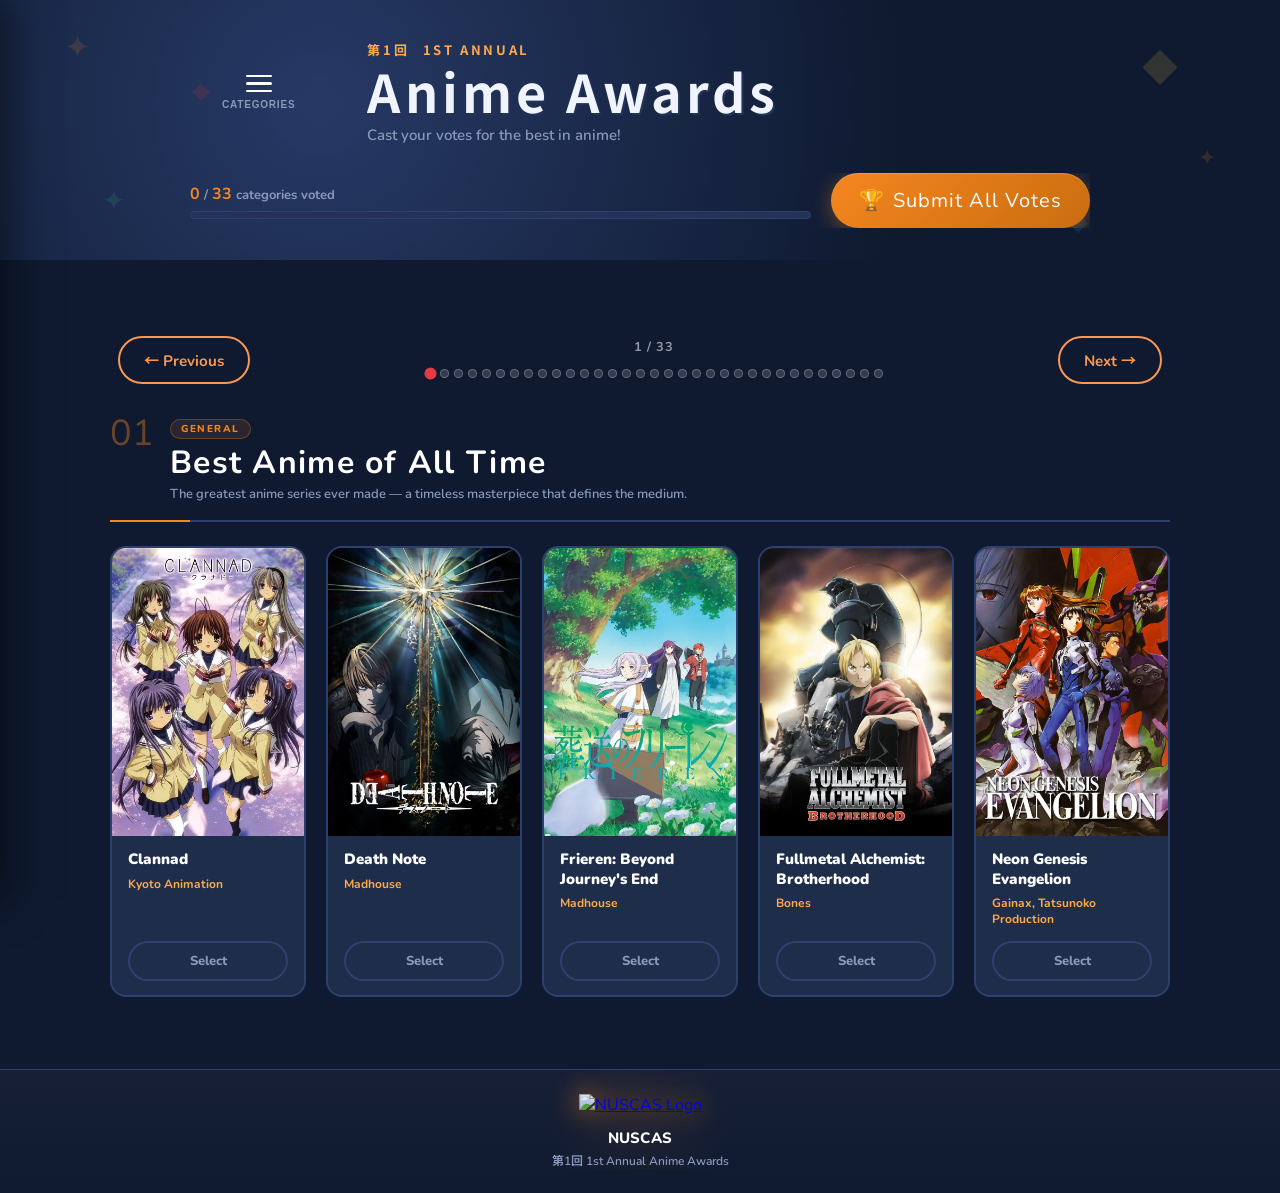
==== commit 61d03b92: "Merge pull request #11 from Iota113/favicon Add favicon" ====
--- a/index.html
+++ b/index.html
@@ -3,12 +3,25 @@
 <head>
   <meta charset="UTF-8" />
   <meta name="viewport" content="width=device-width, initial-scale=1.0" />
-  <title>NUS CAS Anime Awards</title>
+  <title>NUSCAS Anime Awards</title>
   <link rel="preconnect" href="https://fonts.googleapis.com">
   <link href="https://fonts.googleapis.com/css2?family=Bangers&family=Nunito:wght@400;600;700;800;900&family=Noto+Sans+JP:wght@400;700;900&display=swap" rel="stylesheet">
   <link rel="stylesheet" href="css/style.css" />
+  <link rel="icon" type="image/png" href="assets/images/nuscas_logo.ico">
 </head>
 <body>
+
+  <!-- SIDEBAR -->
+  <div class="sidebar-overlay" id="sidebar-overlay" onclick="closeSidebar()"></div>
+  <nav class="sidebar" id="sidebar">
+    <div class="sidebar-header">
+      <span class="sidebar-title">Category List</span>
+      <button class="sidebar-close" onclick="closeSidebar()">✕</button>
+    </div>
+    <div class="sidebar-body" id="sidebar-body">
+      <!-- injected by JS -->
+    </div>
+  </nav>
 
   <!-- HERO HEADER -->
   <header class="site-header">
@@ -21,6 +34,10 @@
       <div class="sparkle s6">◆</div>
     </div>
     <div class="header-inner">
+      <button class="sidebar-toggle" onclick="openSidebar()" aria-label="Open category list">
+        <span></span><span></span><span></span>
+        <div class="sidebar-toggle-label">Categories</div>
+      </button>
       <div class="logo-wrap">
         <img src="assets/logo-Photoroom.png" alt="NUS CAS Logo" class="site-logo" onerror="this.style.display='none'">
       </div>
@@ -98,10 +115,12 @@
 
   <footer class="site-footer">
   <div class="footer-inner">
-    <img src="assets/logo-Photoroom.png" alt="NUSCAS Logo" class="footer-logo">
+    <a href="https://nuscas.com/" target="_blank" rel="noopener noreferrer">
+      <img src="assets/logo-Photoroom.png" alt="NUSCAS Logo" class="footer-logo">
+    </a>
     <div class="footer-text-wrap">
-      <div class="footer-name">NUS Comics & Animation Society</div>
-      <div class="footer-sub">Anime Awards &nbsp;·&nbsp; All rights reserved</div>
+      <span class="footer-name">NUSCAS</span>
+      <span class="footer-sub">第1回 1st Annual Anime Awards</span>
     </div>
   </div>
 </footer>
--- a/css/style.css
+++ b/css/style.css
@@ -38,7 +38,7 @@
 }
 
 @media (max-width: 600px) {
-  body { padding-top: 400px; }
+  body { padding-top: 380px; }
 }
 
 /* ============================
@@ -80,16 +80,6 @@
   pointer-events: none;
 }
 
-.site-logo {
-  filter: drop-shadow(0 0 10px rgba(255, 255, 255, 0.2));
-  transition: height 0.3s cubic-bezier(0.4, 0, 0.2, 1), filter 0.3s ease;
-  /* This adds a very faint 'aura' around the logo */
-}
-
-/* 4. Smoothly shrink the logo and text */
-.site-logo {
-  transition: height 0.3s ease;
-}
 .site-header.compact .site-logo {
   height: 48px; /* Shrinks the logo */
 }
@@ -110,14 +100,35 @@
   overflow: hidden;
 }
 
-.site-header.compact .header-eyebrow,
-.site-header.compact .title-line2,
 .site-header.compact .header-subtitle {
   opacity: 0;
   max-height: 0;
   margin-top: 0;
   margin-bottom: 0;
   pointer-events: none;
+}
+
+/* Ensure the '1st Annual' eyebrow stays visible in compact mode */
+.site-header.compact .header-eyebrow {
+  opacity: 1;
+  max-height: 20px;
+  font-size: 10px; /* Smaller for the thin bar */
+  margin-bottom: 2px;
+  pointer-events: auto;
+}
+
+/* Keep the title shrinking as before */
+.site-header.compact .site-title {
+  margin-bottom: 0;
+}
+
+/* Ensure 'Anime Awards' (title-line2) stays visible in compact mode */
+.site-header.compact .title-line2 {
+  opacity: 1;
+  max-height: 40px;
+  font-size: 18px; /* Scaled down for the thin bar */
+  margin-top: -4px;
+  display: block;
 }
 
 /* ── COMPACT HEADER: PROGRESS BAR ── */
@@ -172,7 +183,7 @@
 }
 
 .category-nav {
-  top: 66px; /* Adjust this by a few px if it overlaps the thin header */
+  top: 85px; /* Adjust this by a few px if it overlaps the thin header */
 }
 
 .header-bg-effects {
@@ -199,6 +210,7 @@
 
 .header-inner {
   max-width: 900px;
+  padding: 0 24px;
   margin: 0 auto;
   display: flex;
   align-items: center;
@@ -207,11 +219,19 @@
   z-index: 1;
 }
 
+.site-header.compact .header-inner {
+  max-width: 100%;
+  margin: 0;
+}
+
+/* Enhanced Logo Glow */
 .site-logo {
   height: 100px;
   width: auto;
-  filter: drop-shadow(0 4px 12px rgba(245,134,31,0.4));
+  filter: drop-shadow(0 0 15px rgba(245,134,31,0.8)) 
+          drop-shadow(0 0 30px rgba(245,134,31,0.4)); /* Doubled intensity */
   flex-shrink: 0;
+  transition: height 0.3s ease, filter 0.3s ease;
 }
 
 .header-eyebrow {
@@ -227,7 +247,7 @@
 .jp-text { margin-right: 8px; }
 
 .site-title {
-  font-family: 'Bangers', cursive;
+  font-family: 'Noto Sans JP', cursive;
   letter-spacing: 0.04em;
   line-height: 1;
   margin-bottom: 8px;
@@ -311,7 +331,7 @@
   border: none;
   padding: 14px 28px;
   border-radius: 50px;
-  font-family: 'Bangers', cursive;
+  font-family: 'Nunito', cursive;
   font-size: 20px;
   letter-spacing: 0.05em;
   cursor: pointer;
@@ -324,8 +344,8 @@
 }
 
 .btn-submit-all:hover {
-  transform: translateY(-2px) scale(1.03);
-  box-shadow: 0 8px 28px rgba(245,134,31,0.55);
+  transform: scale(0.95);
+  filter: brightness(1.15);
 }
 
 /* ============================
@@ -383,14 +403,14 @@
 .main-content {
   max-width: 1100px;
   margin: 0 auto;
-  padding: 40px 20px 80px;
+  padding: 40px 20px 40px;
 }
 
 /* ============================
    CATEGORY SECTION
    ============================ */
 .category-section {
-  margin-bottom: 64px;
+  margin-bottom: 32px;
   animation: fadeInUp 0.5s ease both;
 }
 
@@ -418,7 +438,7 @@
 }
 
 .category-number {
-  font-family: 'Bangers', cursive;
+  font-family: 'Nunito', cursive;
   font-size: 36px;
   color: var(--orange);
   opacity: 0.4;
@@ -443,7 +463,7 @@
 }
 
 .category-name {
-  font-family: 'Bangers', cursive;
+  font-family: 'Nunito', cursive;
   font-size: clamp(22px, 4vw, 32px);
   letter-spacing: 0.04em;
   color: var(--white);
@@ -797,7 +817,7 @@
 }
 .modal-icon { font-size: 32px; }
 .modal-header h2 {
-  font-family: 'Bangers', cursive;
+  font-family: 'Nunito', cursive;
   font-size: 28px;
   letter-spacing: 0.04em;
 }
@@ -874,7 +894,7 @@
   border: none;
   background: linear-gradient(135deg, var(--orange), var(--orange-dark));
   color: white;
-  font-family: 'Bangers', cursive;
+  font-family: 'Nunito', cursive;
   font-size: 20px;
   letter-spacing: 0.05em;
   cursor: pointer;
@@ -886,7 +906,7 @@
 .voted-modal-box { text-align: center; }
 .voted-icon { font-size: 64px; margin-bottom: 16px; }
 .voted-modal-box h2 {
-  font-family: 'Bangers', cursive;
+  font-family: 'Nunito', cursive;
   font-size: 32px;
   letter-spacing: 0.04em;
   margin-bottom: 12px;
@@ -920,13 +940,13 @@
 }
 
 /* ============================
-   ENHANCED FOOTER
+   ENHANCED FOOTER 
    ============================ */
 .site-footer {
   /* Linear gradient that feels like a soft light hitting the top edge */
   background: linear-gradient(to bottom, #161f36 0%, var(--navy-dark) 100%);
   border-top: 1px solid var(--card-border);
-  padding: 40px 24px;
+  padding: 24px 24px; /* Reduced padding from 40px to 24px for smaller height */
   position: relative;
   overflow: hidden;
 }
@@ -936,7 +956,8 @@
   content: "";
   position: absolute;
   top: 0;
-  left: 10%;
+  left: 50%; /* Moved to center */
+  transform: translateX(-50%); /* Keeps glow centered */
   width: 250px;
   height: 100px;
   background: radial-gradient(circle, rgba(245, 134, 31, 0.05) 0%, transparent 70%);
@@ -944,30 +965,38 @@
 }
 
 .footer-inner {
-  max-width: 1100px; /* Matched to your main-content width */
+  max-width: 1100px;
   margin: 0 auto;
   display: flex;
-  align-items: center;
-  gap: 20px;
+  flex-direction: column; /* Stack logo and text vertically */
+  align-items: center;    /* Center items horizontally */
+  justify-content: center; /* Center items vertically */
+  text-align: center;      /* Center text alignment */
+  gap: 12px;               /* Reduced gap for smaller height */
   position: relative;
   z-index: 1;
 }
 
 .footer-logo {
-  height: 52px;
+  height: 44px;
   width: auto;
-  opacity: 0.9; /* Slightly higher than before for better visibility */
-  filter: drop-shadow(0 0 8px rgba(255, 255, 255, 0.1));
-  transition: opacity 0.3s ease;
+  opacity: 0.9;
+  /* Matching the high-intensity aura from the header */
+  filter: drop-shadow(0 0 12px rgba(245, 134, 31, 0.7)) 
+          drop-shadow(0 0 20px rgba(245, 134, 31, 0.3));
+  transition: opacity 0.3s ease, filter 0.3s ease;
 }
 
 .footer-logo:hover {
   opacity: 1;
+  filter: drop-shadow(0 0 15px rgba(245, 134, 31, 0.9)) 
+          drop-shadow(0 0 25px rgba(245, 134, 31, 0.5));
 }
 
 .footer-text-wrap {
   display: flex;
   flex-direction: column;
+  align-items: center; /* Center the text lines */
 }
 
 .footer-name {
@@ -1034,7 +1063,7 @@
   align-items: center;
   justify-content: space-between;
   gap: 1rem;
-  margin: 2.5rem 0 3rem;
+  margin: 1rem 0 2rem;
   padding: 0 0.5rem;
 }
 
@@ -1094,11 +1123,15 @@
 /* ── Dot row ─────────────────────────────────────────────── */
 .page-dots {
   display: flex;
-  flex-wrap: wrap;
+  flex-wrap: nowrap;
   justify-content: center;
   gap: 5px;
-  max-width: 420px;
-}
+  max-width: 600px;
+  overflow-x: auto;
+  scrollbar-width: none;
+  padding: 4px 2px;
+}
+.page-dots::-webkit-scrollbar { display: none; }
 
 .page-dot {
   width: 9px;
@@ -1257,12 +1290,12 @@
   .page-dots { display: none; }
   
   /* Show the mobile dropdown */
-  .custom-mobile-dropdown { 
+  /* .custom-mobile-dropdown { 
     display: block; 
     width: 100%; 
-    max-width: 100%; /* Allow it to fill the screen width */
+    max-width: 100%; 
     margin-top: 10px;
-  }
+  } */
   
   /* Use CSS Grid to organize the nav controls */
   .page-nav { 
@@ -1298,3 +1331,155 @@
     justify-content: center;
   }
 }
+
+/* ============================
+   SIDEBAR
+   ============================ */
+.sidebar-toggle {
+  display: flex;
+  flex-direction: column;
+  align-items: center;
+  gap: 5px;
+  background: none;
+  border: none;
+  cursor: pointer;
+  padding: 8px;
+  flex-shrink: 0;
+  z-index: 10;
+}
+
+.sidebar-toggle span {
+  display: block;
+  width: 26px;
+  height: 2.5px;
+  background: var(--white);
+  border-radius: 99px;
+  transition: background 0.2s;
+}
+
+.sidebar-toggle:hover span { background: var(--orange); }
+
+.sidebar-toggle-label {
+  font-size: 10px;
+  font-weight: 800;
+  letter-spacing: 0.08em;
+  text-transform: uppercase;
+  color: var(--text-muted);
+  margin-top: 2px;
+}
+
+.sidebar-toggle:hover .sidebar-toggle-label { color: var(--orange); }
+
+/* Overlay */
+.sidebar-overlay {
+  display: none;
+  position: fixed;
+  inset: 0;
+  background: rgba(0, 0, 0, 0.6);
+  backdrop-filter: blur(4px);
+  z-index: 1100;
+}
+.sidebar-overlay.visible { display: block; }
+
+/* Sidebar panel */
+.sidebar {
+  position: fixed;
+  top: 0; left: 0;
+  height: 100%;
+  width: 300px;
+  background: var(--navy);
+  border-right: 2px solid var(--card-border);
+  z-index: 1200;
+  display: flex;
+  flex-direction: column;
+  transform: translateX(-100%);
+  transition: transform 0.3s cubic-bezier(0.4, 0, 0.2, 1);
+  box-shadow: 8px 0 40px rgba(0,0,0,0.5);
+}
+
+.sidebar.open { transform: translateX(0); }
+
+.sidebar-header {
+  display: flex;
+  align-items: center;
+  justify-content: space-between;
+  padding: 20px 20px 16px;
+  border-bottom: 2px solid var(--card-border);
+  flex-shrink: 0;
+}
+
+.sidebar-title {
+  font-family: 'Bangers', cursive;
+  font-size: 22px;
+  letter-spacing: 0.06em;
+  color: var(--orange);
+}
+
+.sidebar-close {
+  background: none;
+  border: none;
+  color: var(--text-muted);
+  font-size: 18px;
+  cursor: pointer;
+  padding: 4px 8px;
+  border-radius: 6px;
+  transition: color 0.2s, background 0.2s;
+}
+.sidebar-close:hover { color: var(--white); background: var(--navy-mid); }
+
+/* Scrollable body */
+.sidebar-body {
+  overflow-y: auto;
+  flex: 1;
+  padding: 12px 0 24px;
+}
+
+/* Group */
+.sidebar-group { margin-bottom: 8px; }
+
+.sidebar-group-label {
+  font-size: 10px;
+  font-weight: 900;
+  text-transform: uppercase;
+  letter-spacing: 0.15em;
+  color: var(--orange);
+  padding: 10px 20px 6px;
+  opacity: 0.8;
+}
+
+.sidebar-group-list {
+  list-style: none;
+  padding: 0; margin: 0;
+}
+
+/* Item */
+.sidebar-item {
+  display: flex;
+  align-items: center;
+  justify-content: space-between;
+  padding: 9px 20px;
+  cursor: pointer;
+  font-size: 13px;
+  font-weight: 700;
+  color: var(--text-muted);
+  border-left: 3px solid transparent;
+  transition: background 0.15s, color 0.15s, border-color 0.15s;
+}
+
+.sidebar-item:hover {
+  background: var(--navy-mid);
+  color: var(--white);
+}
+
+.sidebar-item.active {
+  background: rgba(245,134,31,0.1);
+  color: var(--orange);
+  border-left-color: var(--orange);
+}
+
+.sidebar-item-check {
+  color: var(--green-diamond);
+  font-weight: 900;
+  font-size: 12px;
+  flex-shrink: 0;
+}
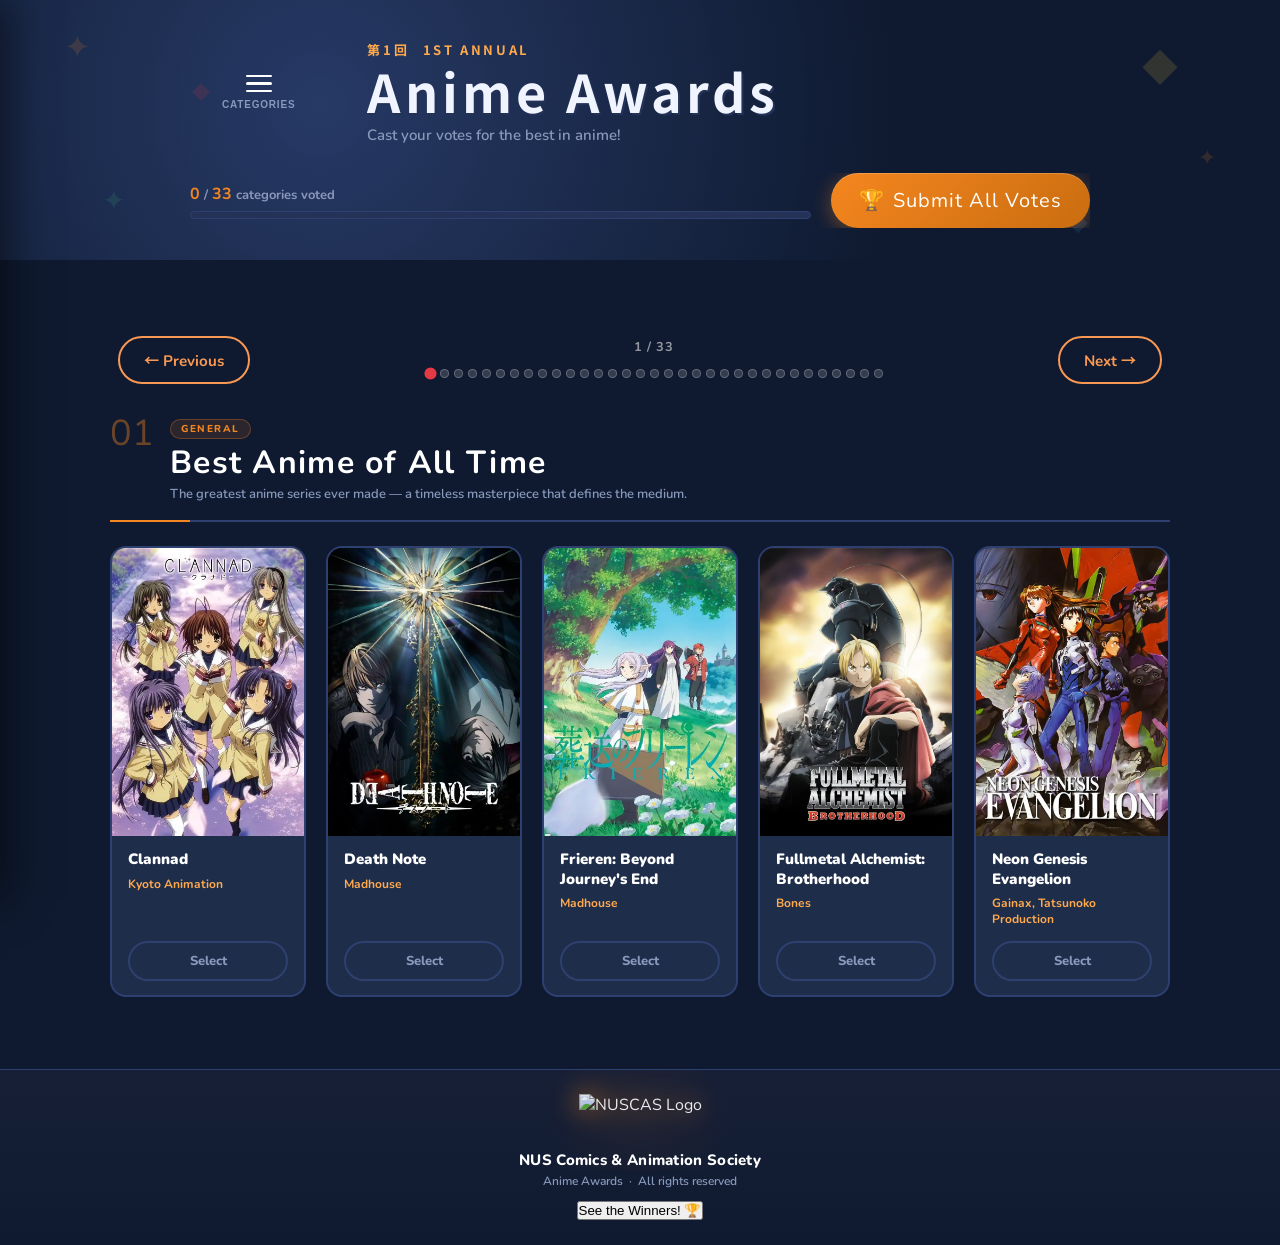
==== commit 55f90b59: "Integrated Winners Page" ====
--- a/index.html
+++ b/index.html
@@ -3,11 +3,10 @@
 <head>
   <meta charset="UTF-8" />
   <meta name="viewport" content="width=device-width, initial-scale=1.0" />
-  <title>NUSCAS Anime Awards</title>
+  <title>NUS CAS Anime Awards</title>
   <link rel="preconnect" href="https://fonts.googleapis.com">
   <link href="https://fonts.googleapis.com/css2?family=Bangers&family=Nunito:wght@400;600;700;800;900&family=Noto+Sans+JP:wght@400;700;900&display=swap" rel="stylesheet">
   <link rel="stylesheet" href="css/style.css" />
-  <link rel="icon" type="image/png" href="assets/images/nuscas_logo.ico">
 </head>
 <body>
 
@@ -115,12 +114,16 @@
 
   <footer class="site-footer">
   <div class="footer-inner">
-    <a href="https://nuscas.com/" target="_blank" rel="noopener noreferrer">
-      <img src="assets/logo-Photoroom.png" alt="NUSCAS Logo" class="footer-logo">
-    </a>
+    <img src="assets/logo-Photoroom.png" alt="NUSCAS Logo" class="footer-logo">
     <div class="footer-text-wrap">
-      <span class="footer-name">NUSCAS</span>
-      <span class="footer-sub">第1回 1st Annual Anime Awards</span>
+      <div class="footer-name">NUS Comics & Animation Society</div>
+      <div class="footer-sub">Anime Awards &nbsp;·&nbsp; All rights reserved</div>
+      
+      <div style="margin-top: 10px;">
+        <button onclick="window.location.href='./winners/'">
+          See the Winners! 🏆
+        </button>
+      </div>
     </div>
   </div>
 </footer>
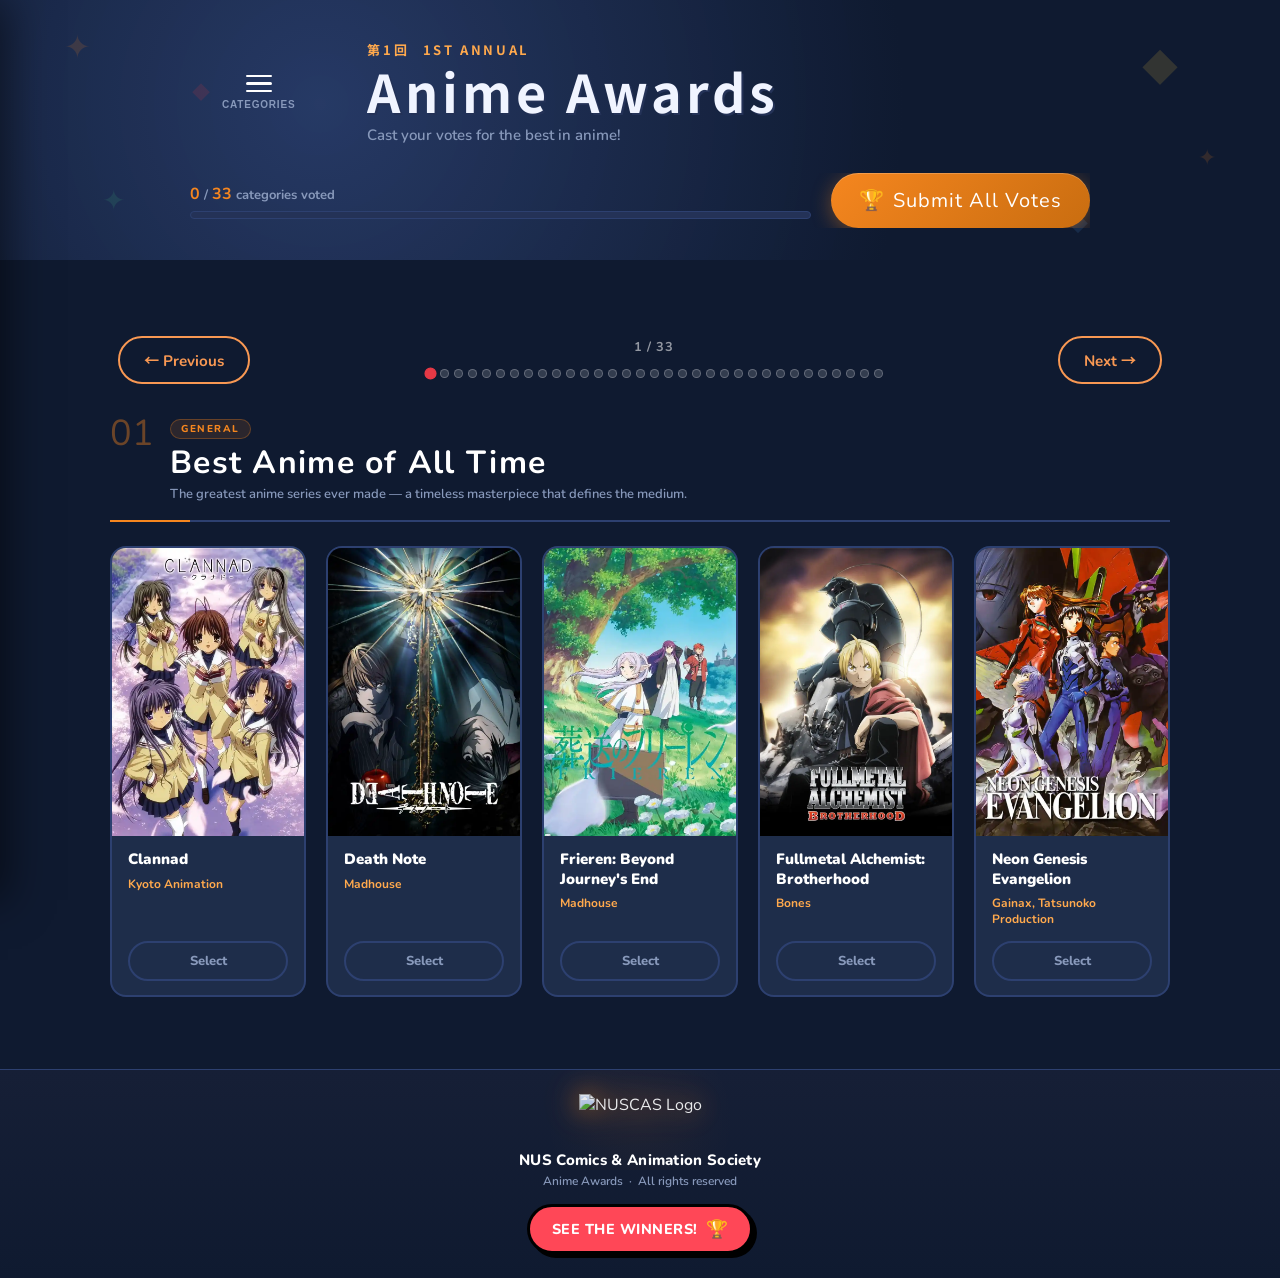
==== commit a4738321: "Add toggle button" ====
--- a/index.html
+++ b/index.html
@@ -112,16 +112,16 @@
     </div>
   </div>
 
-  <footer class="site-footer">
+<footer class="site-footer">
   <div class="footer-inner">
     <img src="assets/logo-Photoroom.png" alt="NUSCAS Logo" class="footer-logo">
     <div class="footer-text-wrap">
       <div class="footer-name">NUS Comics & Animation Society</div>
       <div class="footer-sub">Anime Awards &nbsp;·&nbsp; All rights reserved</div>
       
-      <div style="margin-top: 10px;">
-        <button onclick="window.location.href='./winners/'">
-          See the Winners! 🏆
+      <div class="footer-action-row">
+        <button class="btn-winners-reveal" onclick="window.location.href='./winners/'">
+          <span class="btn-text">See the Winners!</span> <span class="btn-emoji">🏆</span>
         </button>
       </div>
     </div>
--- a/css/style.css
+++ b/css/style.css
@@ -1483,3 +1483,64 @@
   font-size: 12px;
   flex-shrink: 0;
 }
+
+/* Container for spacing */
+.footer-action-row {
+  margin-top: 15px;
+}
+
+.btn-winners-reveal {
+  /* Fonts from your header */
+  font-family: 'Nunito', sans-serif;
+  font-weight: 800;
+  font-size: 0.9rem;
+  text-transform: uppercase;
+  letter-spacing: 0.5px;
+
+  /* Colors */
+  background: #ff4757; /* A vibrant red/pink */
+  color: white;
+  
+  /* The "Anime/Comic" Border */
+  border: 3px solid #000;
+  border-radius: 50px; /* Rounded pill shape */
+  padding: 10px 22px;
+  cursor: pointer;
+  
+  /* 3D Shadow Effect */
+  box-shadow: 4px 4px 0px #000;
+  transition: all 0.2s ease;
+  
+  display: inline-flex;
+  align-items: center;
+  gap: 8px;
+}
+
+/* Hover Effects */
+.btn-winners-reveal:hover {
+  background: #ff6b81;
+  transform: translateY(-2px);
+  box-shadow: 6px 6px 0px #000;
+}
+
+/* Click Effect */
+.btn-winners-reveal:active {
+  transform: translate(2px, 2px);
+  box-shadow: 2px 2px 0px #000;
+}
+
+.btn-emoji {
+  font-size: 1.1rem;
+}
+
+/* Responsive tweak for footer */
+@media (max-width: 600px) {
+  .footer-inner {
+    flex-direction: column;
+    text-align: center;
+  }
+  .btn-winners-reveal {
+    width: 100%;
+    justify-content: center;
+  }
+}
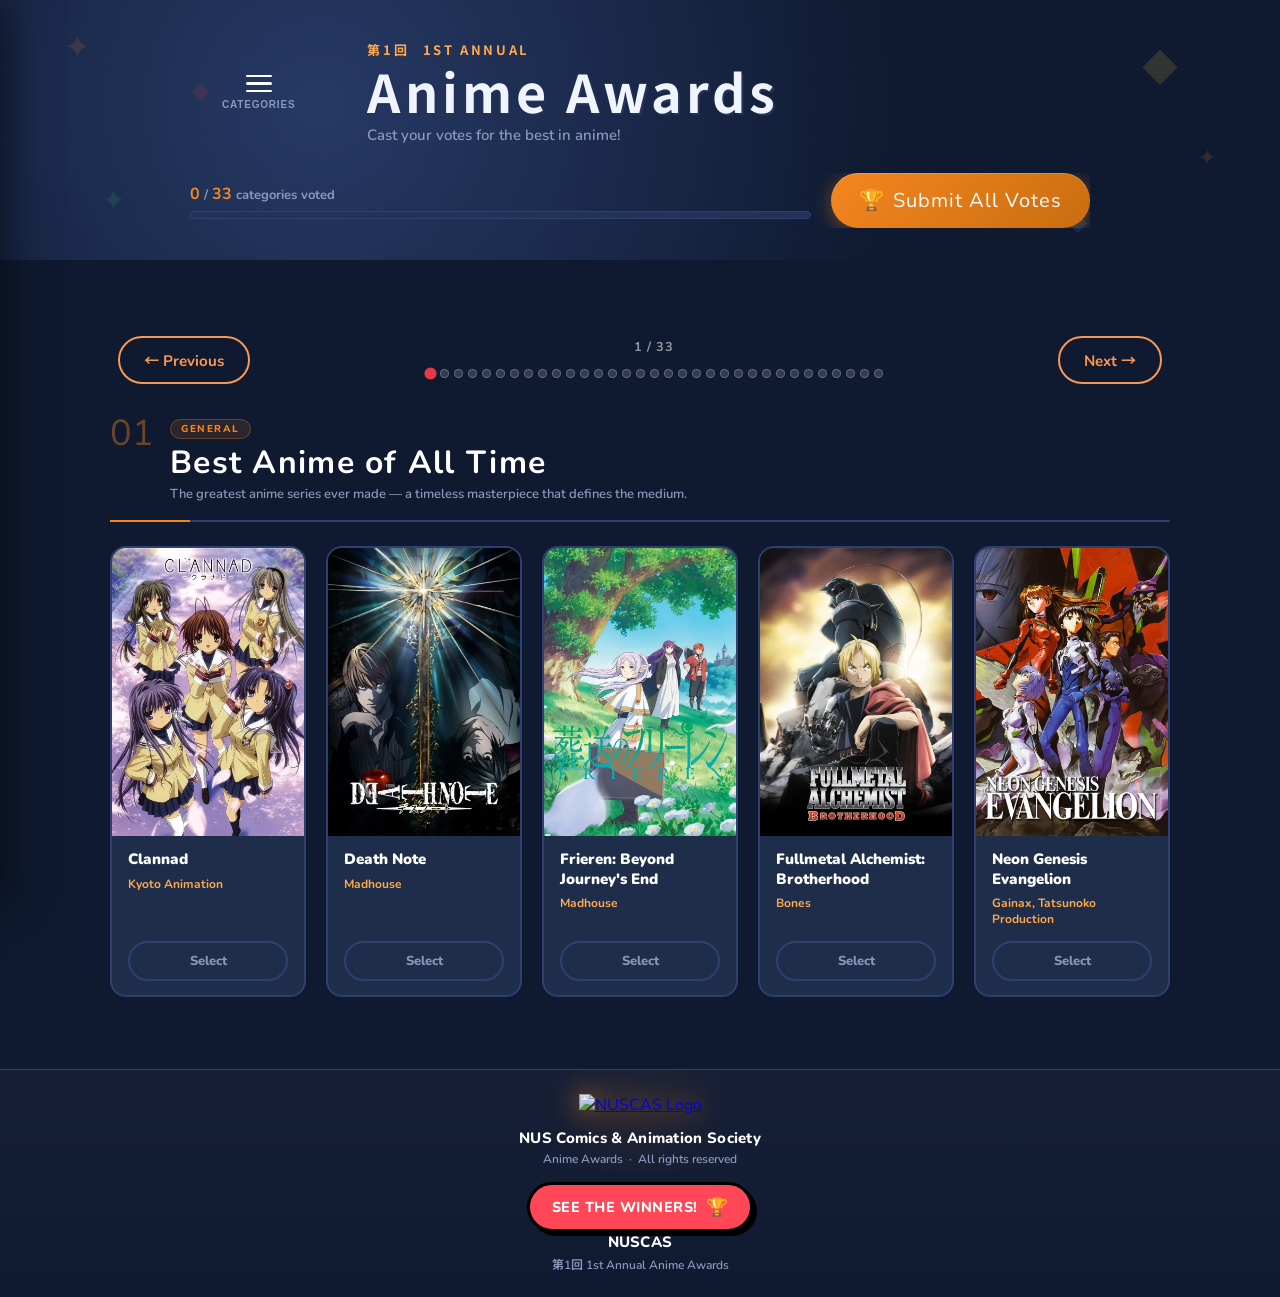
==== commit 86b69175: "Merge branch 'master' into IntegratedAwards" ====
--- a/index.html
+++ b/index.html
@@ -3,10 +3,11 @@
 <head>
   <meta charset="UTF-8" />
   <meta name="viewport" content="width=device-width, initial-scale=1.0" />
-  <title>NUS CAS Anime Awards</title>
+  <title>NUSCAS Anime Awards</title>
   <link rel="preconnect" href="https://fonts.googleapis.com">
   <link href="https://fonts.googleapis.com/css2?family=Bangers&family=Nunito:wght@400;600;700;800;900&family=Noto+Sans+JP:wght@400;700;900&display=swap" rel="stylesheet">
   <link rel="stylesheet" href="css/style.css" />
+  <link rel="icon" type="image/png" href="assets/images/nuscas_logo.ico">
 </head>
 <body>
 
@@ -114,7 +115,9 @@
 
 <footer class="site-footer">
   <div class="footer-inner">
-    <img src="assets/logo-Photoroom.png" alt="NUSCAS Logo" class="footer-logo">
+    <a href="https://nuscas.com/" target="_blank" rel="noopener noreferrer">
+      <img src="assets/logo-Photoroom.png" alt="NUSCAS Logo" class="footer-logo">
+    </a>
     <div class="footer-text-wrap">
       <div class="footer-name">NUS Comics & Animation Society</div>
       <div class="footer-sub">Anime Awards &nbsp;·&nbsp; All rights reserved</div>
@@ -124,6 +127,8 @@
           <span class="btn-text">See the Winners!</span> <span class="btn-emoji">🏆</span>
         </button>
       </div>
+      <span class="footer-name">NUSCAS</span>
+      <span class="footer-sub">第1回 1st Annual Anime Awards</span>
     </div>
   </div>
 </footer>
